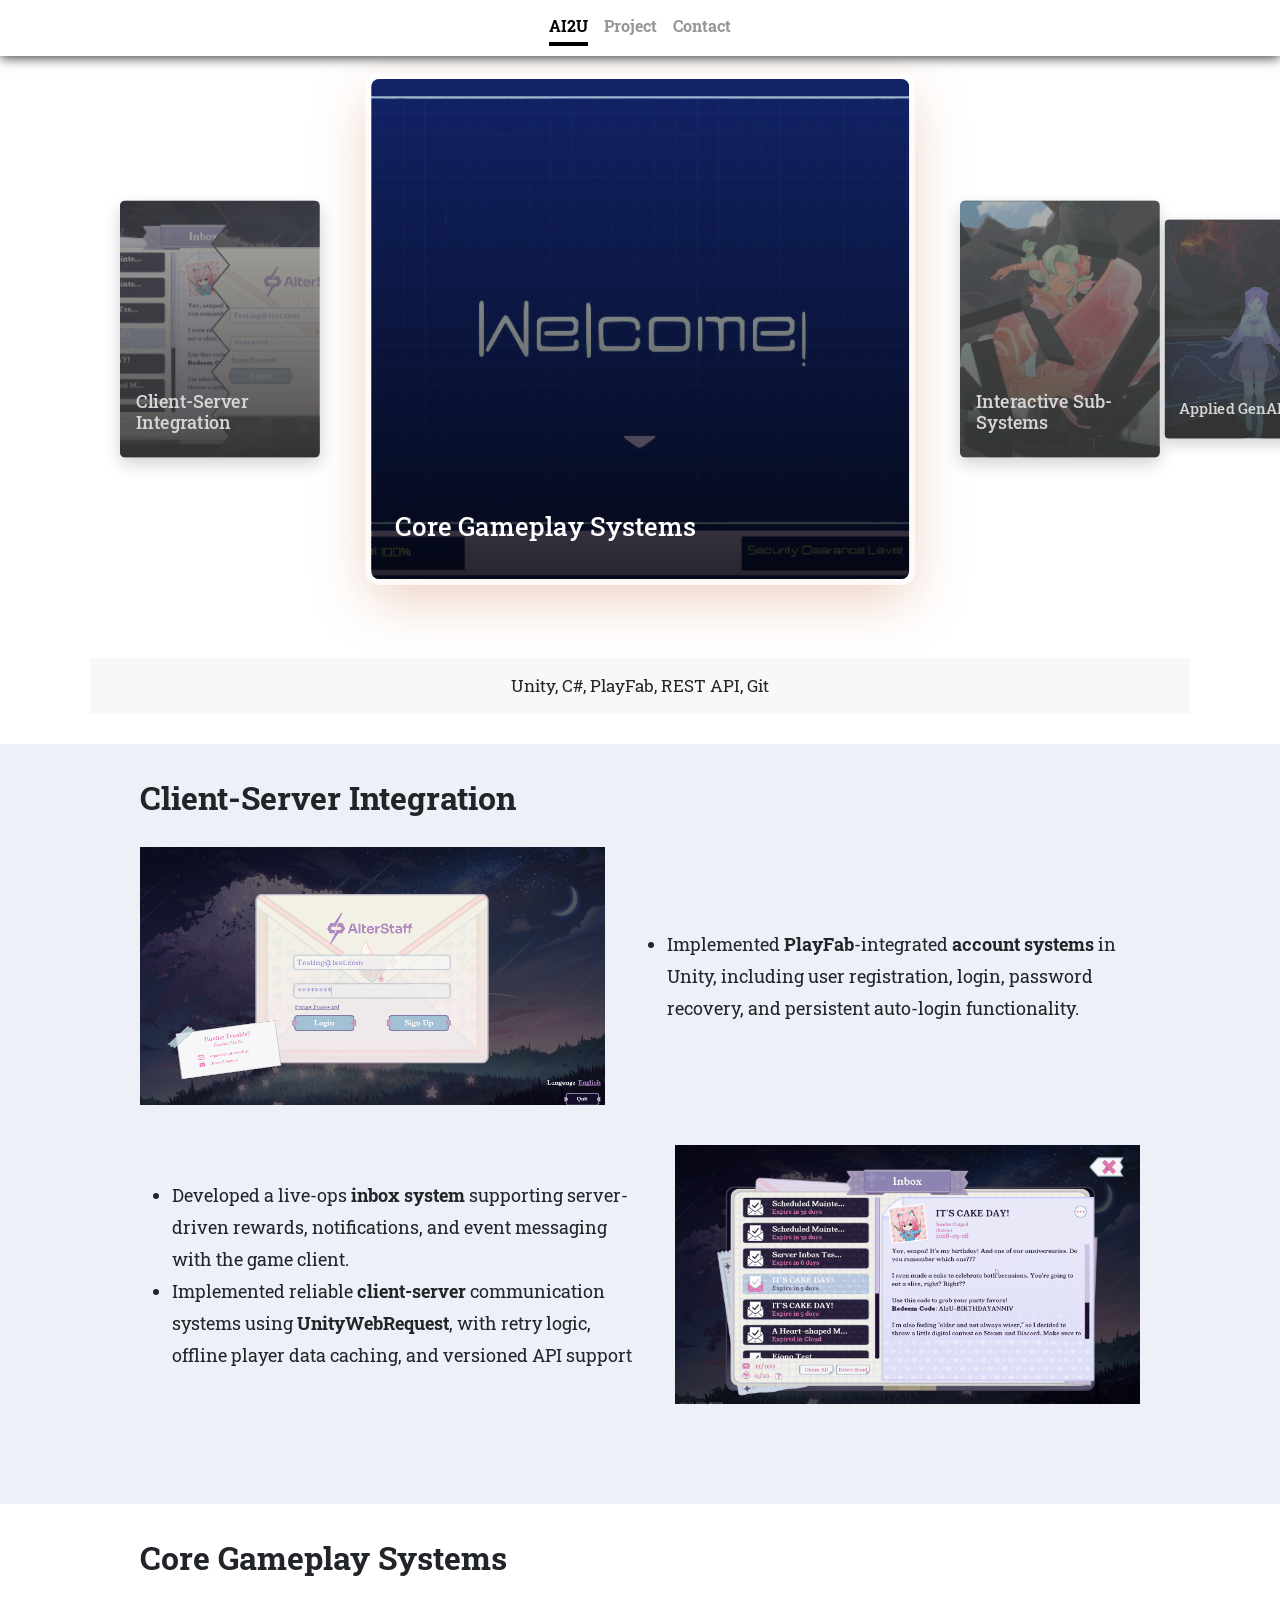
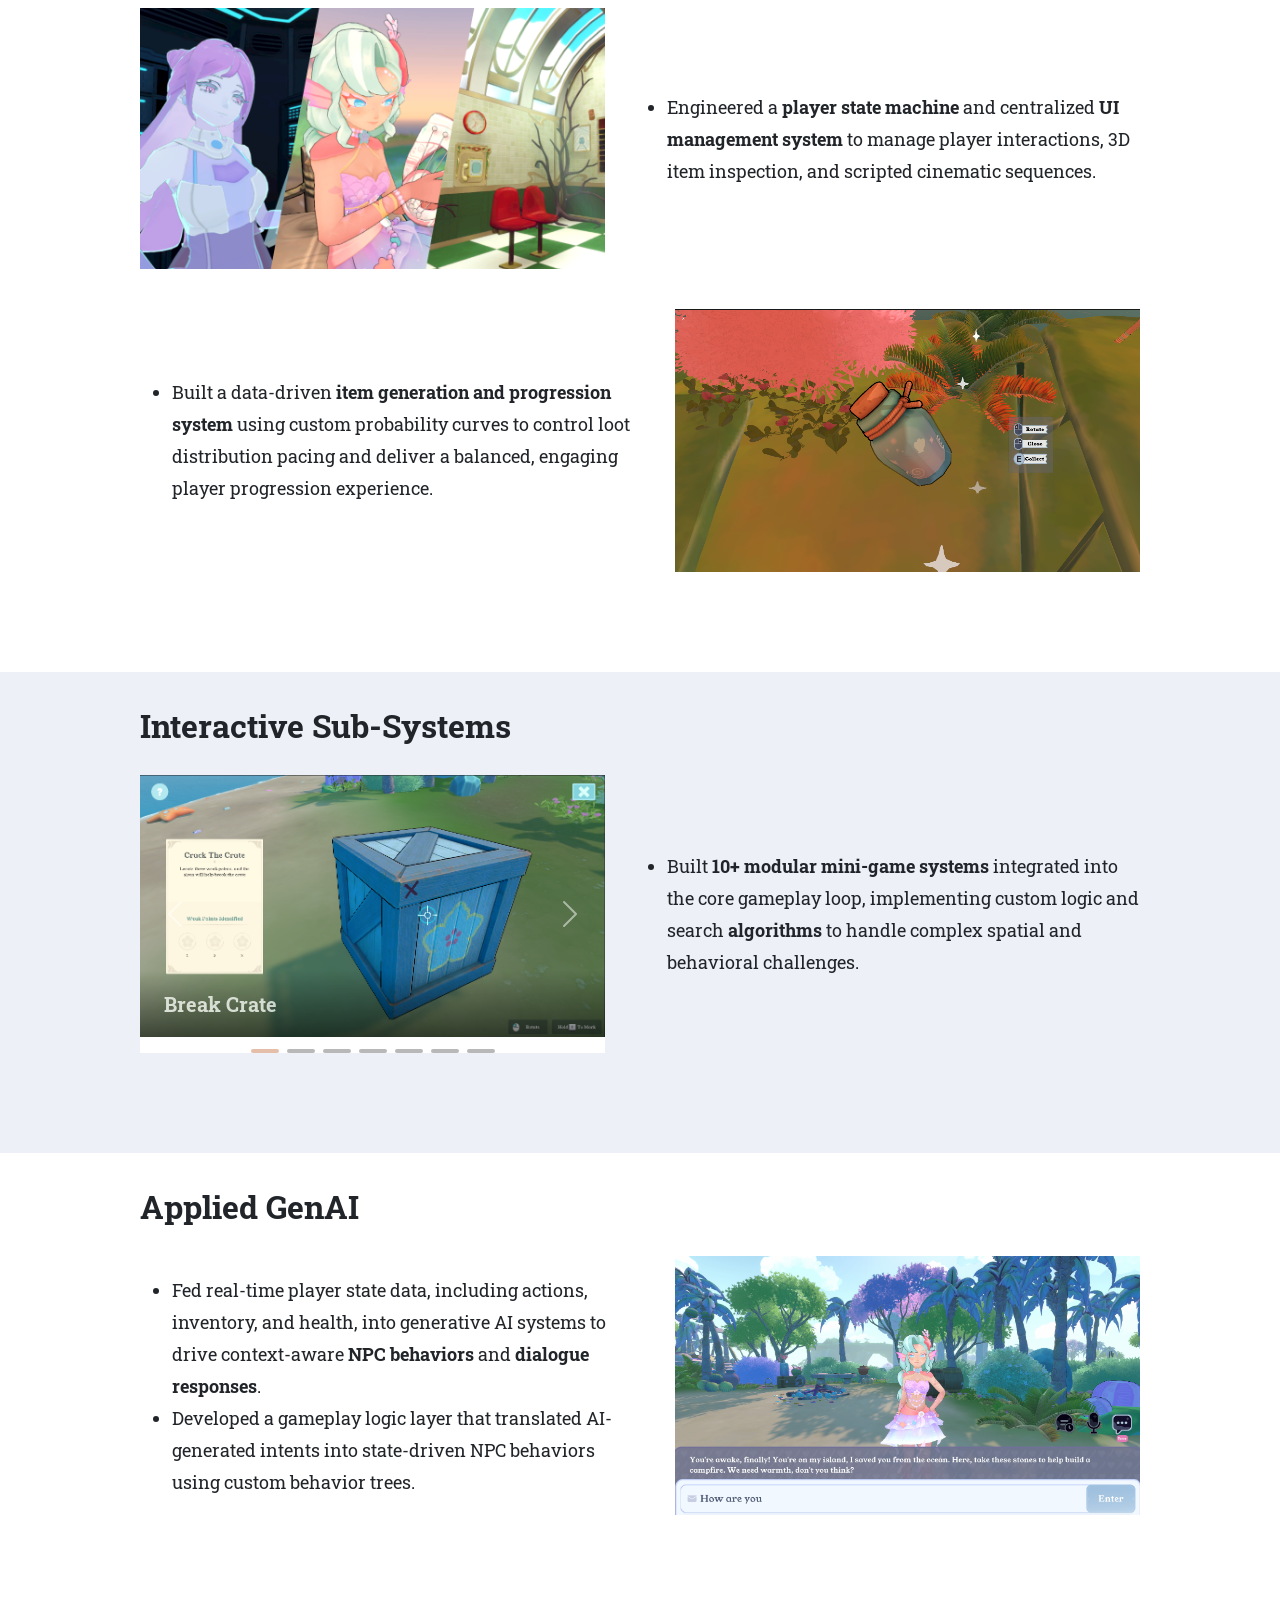
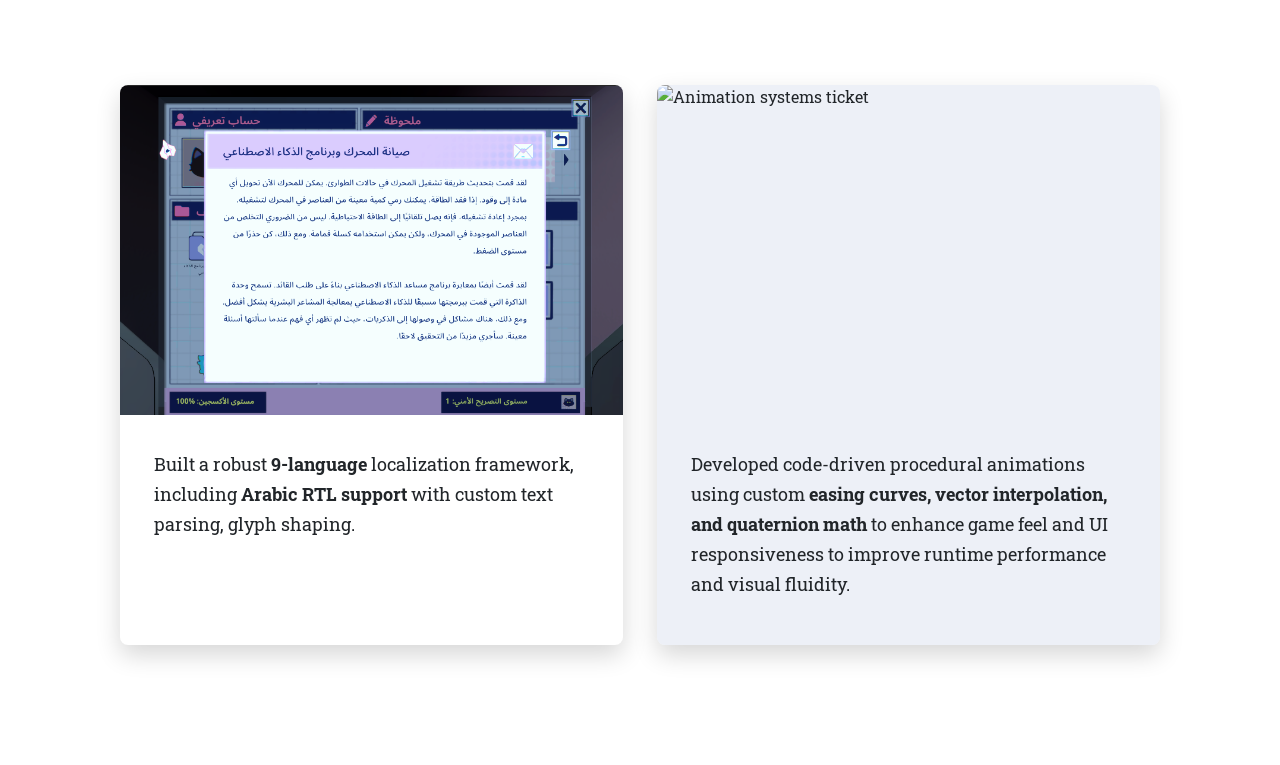
==== index.html @ 6ac7add7 "Prepare Targy website" ====
<!doctype html>
<html lang="en" class="h-100">
    <head>
        <meta charset="utf-8">
        <meta name="viewport" content="width=device-width, initial-scale=1">
        <meta name="referrer" content="strict-origin-when-cross-origin">
        <meta name="description" content="Tagy Feng Portfolio">
        <meta name="author" content="Targy Feng">
        <meta name="generator" content="Hugo 0.104.2">
        
        <title>Targy Feng - Home</title>

        <link href="https://cdn.jsdelivr.net/npm/bootstrap@5.2.2/dist/css/bootstrap.min.css" rel="stylesheet" integrity="sha384-Zenh87qX5JnK2Jl0vWa8Ck2rdkQ2Bzep5IDxbcnCeuOxjzrPF/et3URy9Bv1WTRi" crossorigin="anonymous">
        <link rel="stylesheet" href="https://cdn.jsdelivr.net/npm/bootstrap-icons@1.5.0/font/bootstrap-icons.css">
        <link rel="canonical" href="https://getbootstrap.com/docs/5.2/examples/cover/">

        <!-- Google Fonts -->
        <link rel="preconnect" href="https://fonts.googleapis.com">
        <link rel="preconnect" href="https://fonts.gstatic.com" crossorigin>
        <link href="https://fonts.googleapis.com/css2?family=Roboto+Slab:wght@100;200;300;400&family=Roboto:wght@300&display=swap" rel="stylesheet">

        <!-- Custom styles for this template -->
        <link href="./css/cover.css" rel="stylesheet">

        <link href="./css/hover.css" rel="stylesheet">
    </head>

    <body>
        <header class = "p-4" style = "background-color: white">
            <div class = "text-center" >
                <!-- <h3 class="float-md-start mb-0">Game Design</h3> -->
                <nav class="nav nav-masthead justify-content-center" style = "box-shadow: 0px 1px 12px 0px;">
                    <a class="nav-link fw-bold py-1 px-0 active" aria-current="page" onclick="to_home()" style = "cursor: pointer;" id ="home_nav">AI2U</a>
                    <a class="nav-link fw-bold py-1 px-0" onclick="to_project()" style = "cursor: pointer;" id ="project_nav">Project</a>
                    <a class="nav-link fw-bold py-1 px-0" onclick="to_contact()" style = "cursor: pointer;" id ="contact_nav">Contact</a>
                </nav>
            </div>
        </header>

        <section class = "cover-container text-center home_display current_display">
            <!-- <h1 class = "pt-4 text-center zoom-fly-in home_display">Welcome to Targe Feng's Portfolio!</h1> -->
            
            <main class="mx-auto text-center ai2u-card-area">
                <a class="ai2u-card" href="#client-server-detail">
                    <div class="ai2u-card-bg" style="background-image: url('./img/AI2U/client-server.png');"></div>
                    <div class="ai2u-card-text">
                        <h2>Client-Server Integration</h2>
                    </div>
                </a>
                <a class="ai2u-card ai2u-card-focus" href="#core-gameplay-detail">
                    <div class="ai2u-card-bg" style="background-image: url('./img/AI2U/GameSystem-Card.png');"></div>
                    <div class="ai2u-card-text">
                        <h2>Core Gameplay Systems</h2>
                    </div>
                </a>
                <a class="ai2u-card" href="#interactive-subsystems-detail">
                    <div class="ai2u-card-bg" style="background-image: url('./img/AI2U/SubSystem-Card.png');"></div>
                    <div class="ai2u-card-text">
                        <h2>Interactive Sub-Systems</h2>
                    </div>
                </a>
                <a class="ai2u-card" href="#applied-genai-detail">
                    <div class="ai2u-card-bg" style="background-image: url('./img/AI2U/GenAI-Card.png');"></div>
                    <div class="ai2u-card-text">
                        <h2>Applied GenAI</h2>
                    </div>
                </a>
            </main>
            <div class="ai2u-skills-section">
                <p>Unity, C#, PlayFab, REST API, Git</p>
            </div>
            <div class="ai2u-detail-section" id="client-server-detail">
                <div class="ai2u-detail-content">
                    <h1>Client-Server Integration</h1>
                    <div class="ai2u-detail-part">
                        <div class="ai2u-detail-media ai2u-detail-media-gif">
                            <img src="./img/AI2U/loginSystem.png" alt="Login system demo">
                        </div>
                        <ul class="ai2u-detail-list">
                            <li>Implemented <strong>PlayFab</strong>-integrated <strong>account systems</strong> in Unity, including user registration, login, password recovery, and persistent auto-login functionality.</li> 
                        </ul>
                    </div>
                    <!--
                    <div class="ai2u-detail-part">
                        <div class="ai2u-detail-media">Image / Video / GIF</div>
                        <ul class="ai2u-detail-list">
                            <li>Engineered a non-blocking communication layer to drive dynamic, real-time NPC interactions.</li>
                            <li>Managed API requests to a custom AI backend, safely parsing JSON responses without stalling the main Unity game thread.</li>
							<li>Translated serialized backend data directly into gameplay mechanics, including dialogue UI updates and state-driven character animations.</li>
                        </ul>
                    </div>
                    -->
                    <div class="ai2u-detail-part">
                        <div class="ai2u-detail-media ai2u-detail-media-gif">
                            <img src="./img/AI2U/Inbox.png" alt="Inbox system demo">
                        </div>
                        <ul class="ai2u-detail-list">
                            <li>Developed a live-ops <strong>inbox system</strong> supporting server-driven rewards, notifications, and event messaging with the game client.</li>
							<li>Implemented reliable <strong>client-server</strong> communication systems using <strong>UnityWebRequest</strong>, with retry logic, offline player data caching, and versioned API support</li>
                        </ul>
                    </div>
                </div>
            </div>
            <div class="ai2u-detail-section-genai" id="applied-genai-detail-old" style="display:none">
                <div class="ai2u-detail-content">
                    <h1>Applied GenAI</h1>
                    <div class="ai2u-detail-part ai2u-detail-part-reverse">
                        <div class="ai2u-detail-media ai2u-detail-media-gif">
                            <img src="./img/AI2U/GenAI.png" alt="Applied GenAI demo">
                        </div>
                        <ul class="ai2u-detail-list">
                            <li>Fed real-time player state data—including actions, inventory, and health—into generative AI systems to drive context-aware <strong>NPC behaviors</strong> and <strong>dialogue responses</strong>.</li>
                            <li>Developed a gameplay logic layer that translated AI-generated intents into state-driven NPC behaviors using custom behavior trees.</li>
                        </ul>
                    </div>
                </div>
            </div>
            <div class="ai2u-detail-section-gameplay" id="core-gameplay-detail">
                <div class="ai2u-detail-content">
                    <h1>Core Gameplay Systems</h1>
                    <div class="ai2u-detail-part">
                        <div class="ai2u-detail-media ai2u-detail-media-gif">
                            <img src="./img/AI2U/Level.png" alt="Level system">
                        </div>
                        <ul class="ai2u-detail-list">
                            <li>Engineered a <strong>player state machine</strong> and centralized <strong>UI management system</strong> to manage player interactions, 3D item inspection, and scripted cinematic sequences.</li>
                        </ul>
                    </div>
                    <div class="ai2u-detail-part">
                        <div class="ai2u-detail-media ai2u-detail-media-gif">
                            <img src="./img/AI2U/Item.png" alt="Item system">
                        </div>
                        <ul class="ai2u-detail-list">
                            <li>Built a data-driven <strong>item generation and progression system</strong> using custom probability curves to control loot distribution pacing and deliver a balanced, engaging player progression experience.</li>
                        </ul>
                    </div>
                </div>
            </div>
            <div class="ai2u-detail-section-interactive" id="interactive-subsystems-detail">
                <div class="ai2u-detail-content">
                    <h1>Interactive Sub-Systems</h1>
                    <div class="ai2u-detail-part">
                        <div id="interactive_gallery" class="carousel slide ai2u-gallery" data-bs-ride="carousel" data-bs-interval="5000">
                            <div class="carousel-inner">
                                <div class="carousel-item active">
                                    <img src="./img/AI2U/Rolling/Break%20Crate.png" class="d-block w-100" alt="Break crate">
                                    <div class="ai2u-gallery-title">Break Crate</div>
                                </div>
                                <div class="carousel-item">
                                    <img src="./img/AI2U/Rolling/digging.gif" class="d-block w-100" alt="Digging demo">
                                    <div class="ai2u-gallery-title">Digging</div>
                                </div>
                                <div class="carousel-item">
                                    <img src="./img/AI2U/Rolling/Guidance%20Map.png" class="d-block w-100" alt="Guidance map">
                                    <div class="ai2u-gallery-title">Guidance Map</div>
                                </div>
                                <div class="carousel-item">
                                    <img src="./img/AI2U/Rolling/In%20Game%20Navigation.png" class="d-block w-100" alt="In game navigation">
                                    <div class="ai2u-gallery-title">In Game Navigation</div>
                                </div>
                                <div class="carousel-item">
                                    <img src="./img/AI2U/Rolling/Planet%20Search.png" class="d-block w-100" alt="Planet search">
                                    <div class="ai2u-gallery-title">Planet Search</div>
                                </div>
                                <div class="carousel-item">
                                    <img src="./img/AI2U/Rolling/Star%20Alliance.png" class="d-block w-100" alt="Star alliance">
                                    <div class="ai2u-gallery-title">Star Alliance</div>
                                </div>
                                <div class="carousel-item">
                                    <img src="./img/AI2U/Rolling/Fishing.png" class="d-block w-100" alt="Fishing">
                                    <div class="ai2u-gallery-title">Fishing</div>
                                </div>
                            </div>
                            <div class="carousel-indicators">
                                <button type="button" data-bs-target="#interactive_gallery" data-bs-slide-to="0" class="active" aria-current="true" aria-label="Slide 1"></button>
                                <button type="button" data-bs-target="#interactive_gallery" data-bs-slide-to="1" aria-label="Slide 2"></button>
                                <button type="button" data-bs-target="#interactive_gallery" data-bs-slide-to="2" aria-label="Slide 3"></button>
                                <button type="button" data-bs-target="#interactive_gallery" data-bs-slide-to="3" aria-label="Slide 4"></button>
                                <button type="button" data-bs-target="#interactive_gallery" data-bs-slide-to="4" aria-label="Slide 5"></button>
                                <button type="button" data-bs-target="#interactive_gallery" data-bs-slide-to="5" aria-label="Slide 6"></button>
                                <button type="button" data-bs-target="#interactive_gallery" data-bs-slide-to="6" aria-label="Slide 7"></button>
                            </div>
                            <button class="carousel-control-prev" type="button" data-bs-target="#interactive_gallery" data-bs-slide="prev">
                                <span class="carousel-control-prev-icon" aria-hidden="true"></span>
                                <span class="visually-hidden">Previous</span>
                            </button>
                            <button class="carousel-control-next" type="button" data-bs-target="#interactive_gallery" data-bs-slide="next">
                                <span class="carousel-control-next-icon" aria-hidden="true"></span>
                                <span class="visually-hidden">Next</span>
                            </button>
                        </div>
                        <ul class="ai2u-detail-list">
                            <li>Built <strong>10+ modular mini-game systems</strong> integrated into the core gameplay loop, implementing custom logic and search <strong>algorithms</strong> to handle complex spatial and behavioral challenges.</li>
                        </ul>
                    </div>
                </div>
            </div>
            <div class="ai2u-detail-section-genai" id="applied-genai-detail">
                <div class="ai2u-detail-content">
                    <h1>Applied GenAI</h1>
                    <div class="ai2u-detail-part ai2u-detail-part-reverse">
                        <div class="ai2u-detail-media ai2u-detail-media-gif">
                            <img src="./img/AI2U/GenAI.png" alt="Applied GenAI demo">
                        </div>
                        <ul class="ai2u-detail-list">
                            <li>Fed real-time player state data, including actions, inventory, and health, into generative AI systems to drive context-aware <strong>NPC behaviors</strong> and <strong>dialogue responses</strong>.</li>
                            <li>Developed a gameplay logic layer that translated AI-generated intents into state-driven NPC behaviors using custom behavior trees.</li>
                        </ul>
                    </div>
                </div>
            </div>
            <div class="ai2u-ticket-area">
                <!--
                <div class="ai2u-ticket ai2u-ticket-one">
                    <img src="./img/img1.webp" alt="Client-server ticket">
                    <p>Architected and implemented a robust three-tier level system to drive player progression and structural pacing. This modular architecture cleanly decouples base mechanics, dynamic difficulty scaling, and meta-progression rewards. Utilizing data-driven models enables rapid iteration on game balancing and content unlocks, ensuring scalable design without disrupting core gameplay logic.</p>
                </div>
                -->
                <div class="ai2u-ticket ai2u-ticket-two">
                    <img src="./img/AI2U/Arabic.png" alt="Arabic localization ticket">
                    <p>Built a robust <strong>9-language</strong> localization framework, including <strong>Arabic RTL support</strong> with custom text parsing, glyph shaping.</p>
                </div>
                <div class="ai2u-ticket ai2u-ticket-three">
                    <img src="./img/AI2U/Animation.gif" alt="Animation systems ticket">
                    <p>Developed code-driven procedural </strong>animations</strong> using custom <strong>easing curves, vector interpolation, and quaternion math</strong> to enhance game feel and UI responsiveness to improve runtime performance and visual fluidity.</p>
                </div>
            </div>
            <!--
            <div class="ai2u-steam-review-section">
                <div class="ai2u-steam-review-header">
                    <h1>The Reviews that lights my day</h1>
                    <a class="ai2u-steam-review-button" href="#" onclick="return false;">Steam Home Page</a>
                </div>
                <div class="ai2u-rolling-gallery">
                    <div class="ai2u-rolling-track">
                        <div class="ai2u-rolling-set">
                        <div class="ai2u-rolling-card">
                            <p>This is one of those games I picked up while on sale and didn't expect much out of it, but once I got into it, I really felt the love the developers put into it.....</p>
                        </div>
                        <div class="ai2u-rolling-card">
                            <p>This game is a great example of a creative use of AI. The girls have personalities that, to an extent, change how to speak to them.....</p>
                        </div>
                        <div class="ai2u-rolling-card">
                            <p>Really cool game. I know the some people would reee at the thought of generative AI but its honestly impressive how well it works here.....</p>
                        </div>
                        <div class="ai2u-rolling-card">
                            <p>Really fun game, enjoy it a lot.</p>
                        </div>
                        <div class="ai2u-rolling-card">
                            <p>AI2U: With You Till The End is not just another indie title trying to tug at your emotions—it is a deeply personal and unforgettable experience that stays with you long after the credits roll....</p>
                        </div>
                        <div class="ai2u-rolling-card">
                            <p>This game is extremely fun. You can have endless conversations with the AI, learn more about them, and interact with them in so many different ways.....</p>
                        </div>
                        <div class="ai2u-rolling-card">
                            <p>A one-of-a-kind experience. Consistent, genuinely hilarious, completely unique moments. This is a glimpse into the future of gaming with AI.....</p>
                        </div>
                        </div>
                        <div class="ai2u-rolling-set">
                            <div class="ai2u-rolling-card">
                                <p>This is one of those games I picked up while on sale and didn't expect much out of it, but once I got into it, I really felt the love the developers put into it.....</p>
                            </div>
                            <div class="ai2u-rolling-card">
                                <p>This game is a great example of a creative use of AI. The girls have personalities that, to an extent, change how to speak to them.....</p>
                            </div>
                            <div class="ai2u-rolling-card">
                                <p>Really cool game. I know the some people would reee at the thought of generative AI but its honestly impressive how well it works here.....</p>
                            </div>
                            <div class="ai2u-rolling-card">
                                <p>Really fun game, enjoy it a lot.</p>
                            </div>
                            <div class="ai2u-rolling-card">
                            <p>AI2U: With You Till The End is not just another indie title trying to tug at your emotions - it is a deeply personal and unforgettable experience that stays with you long after the credits roll....</p>
                            </div>
                            <div class="ai2u-rolling-card">
                                <p>This game is extremely fun. You can have endless conversations with the AI, learn more about them, and interact with them in so many different ways.....</p>
                            </div>
                            <div class="ai2u-rolling-card">
                                <p>A one-of-a-kind experience. Consistent, genuinely hilarious, completely unique moments. This is a glimpse into the future of gaming with AI.....</p>
                            </div>
                        </div>
                    </div>
                </div>
            </div>
            -->
        </section>


        <!-- project section -->
        <section class="cover-container w-80 project_display text-center mt-5">
			
			<div class="category-tags">
				<div class="category-tag active" data-category="all">All</div>
				<div class="category-tag" data-category="C++">C++</div>
				<div class="category-tag" data-category="C#">C#</div>
				<div class="category-tag" data-category="Unity">Unity</div>
				<div class="category-tag" data-category="Unreal">Unreal</div>
				<div class="category-tag" data-category="VRAR">VR/AR</div>
				<div class="category-tag" data-category="GE">Game Engine</div>
				<!-- Add more category tags as needed -->
			</div>
			<section class="nonGE">
				<!-- <h1>AR Module Block</h1> -->
				<div class="project-container w-80 justify-content-evenly bg-light mt-5" data-categories="C#,Unity,VRAR">
					<div class="project-text-container" style="display:block">
						<div>
							<h1>AR Module Block</h1>
							<h4 class="mt-5"> AR | Unity | C# | Vuforia</h4>
							<p class="mt-2">AR Module Block aims to leverage Augmented Reality and 3D printing technologies to create a precise and fluent tracking experience on smartphones, which can easily integrate with other intellectual properties (IPs). In this experience, players will use their phones to interact with miniature characters in various themed blocks and personalize the virtual environment.</p>
						</div>
					</div>					
					<iframe width="700" height="600" src="https://www.youtube.com/embed/oClodasla8w" title="Nautilius Lost in Light" frameborder="0" allow="accelerometer; autoplay; clipboard-write; encrypted-media; gyroscope; picture-in-picture; web-share" referrerpolicy="strict-origin-when-cross-origin" allowfullscreen></iframe>

				</div>

				<!-- <h1>Lost In Light</h1> -->
				<div class="project-container w-80 justify-content-evenly bg-light mt-5" data-categories="C++,Unreal,VRAR">
					<iframe width="700" height="600" src="https://www.youtube.com/embed/e_kBO0HMNyQ" title="Nautilius Lost in Light" frameborder="0" allow="accelerometer; autoplay; clipboard-write; encrypted-media; gyroscope; picture-in-picture; web-share" referrerpolicy="strict-origin-when-cross-origin" allowfullscreen></iframe>
					<div class="project-text-container" style="display:block">
						<div>
							<h1>Lost in Light</h1>
							<h4 class="mt-5"> VR | Unreal | C++ | BluePrint</h4>
							<p class="mt-2">Lost in Light is an VR game developed with Unreal Engine. Aiming to reflect light pollution issue on birds migration, our team designed the experience for player to fly as a bird through Pittsburgh and feel the difficulty of flying</p>
						</div>
					</div>
				</div>

				<!-- <h1>Mom's Coming Home</h1> -->
				<div class="project-container w-80 justify-content-evenly" data-categories="C#,Unity,VRAR">
					<div class="project-text-container" style="display:block">
						<div class="blacktxt">
							<h1>Mom's coming home</h1>
							<h4 class="mt-5">Oculus VR | Unity 3D |  C#</h4>
							<p class="mt-2">Mom’s coming home is a two-week project interaction game implemented with oculus VR and Unity Engine. Within the four people team, I was in charge of the role of programming and have built event system and eye following system for NPC using list data structure</p>
						</div>
						<div class="blacktxt_reflex">
							<h1 class="hvr-grow-rotate">Mom's coming home</h1>

							<img src="./img/img1_1.webp" style="max-width:450px" class="mt-2" />
							<p class="">Visual representation of data structure used to explain the process to fellow programmer who implement game management</p>
						</div>
					</div>
					<iframe width="700" height="600" src="https://www.youtube.com/embed/Oq2OX-4dtkk" title="Mom's Coming Home" frameborder="0" allow="accelerometer; autoplay; clipboard-write; encrypted-media; gyroscope; picture-in-picture; web-share" referrerpolicy="strict-origin-when-cross-origin" allowfullscreen></iframe>
				</div>

				<!-- <h1>Bring Spring Back</h1> -->
				<div class="project-container w-80 justify-content-evenly bg-light mt-5" data-categories="C#,Unity,VRAR">
					<iframe width="700" height="600" src="https://www.youtube.com/embed/C5GMVCrN2nw" title="Team18 Bring the Spring Back Video" frameborder="0" allow="accelerometer; autoplay; clipboard-write; encrypted-media; gyroscope; picture-in-picture; web-share" referrerpolicy="strict-origin-when-cross-origin" allowfullscreen></iframe>
					<div class="project-text-container" style="display:block">
						<div class="blacktxt">
							<h1>Bring the Spring Back</h1>
							<h4 class="mt-5">Oculus Passthrough | AR | Unity 3D | MRTK |  C#</h4>
							<p class="mt-2">Bring the Spring Back is an AR game implemented with oculus passthrough, MRTK and Unity Engine. Our team of five built the world in two weeks. As the role of programmer, I was mainly focusing on how to make the butterfly flying system</p>
						</div>
						<div class="blacktxt_reflex_light">
							<h1 class="hvr-grow-rotate">Bring the Spring Back</h1>
							<img src="./img/img2_1.webp" style="max-width:450px" class="mt-2" />
							<p class="">Designing process: controlling AI to mimic butterfly movement</p>
						</div>
					</div>
				</div>

				<!-- <h1>Metal</h1> -->
				<div class="project-container w-80 justify-content-evenly mt-5" data-categories="C#,Unity">
					<div class="project-text-container">
						<h1 class="hvr-grow-rotate">Metal Conductor</h1>
						<h4 class="mt-5">Eye Tracking | Unity 2D | rhythm game</h4>
						<p class="mt-2">Metal Conductor is an eye-tracking rhythm game. The game is about guest being a duck conductor to lead four birds singing music by looking at them. We built this fun world in one week as team of five. I integrated the eye tracking system and unity 2D collision system</p>
					</div>
					<iframe width="700" height="600" src="https://www.youtube.com/embed/YZd881NhfeQ" title="Metal Conductor 2022 10 10 22 00 31" frameborder="0" allow="accelerometer; autoplay; clipboard-write; encrypted-media; gyroscope; picture-in-picture; web-share" referrerpolicy="strict-origin-when-cross-origin" allowfullscreen></iframe>
				</div>

				<!-- <h1>Mushroomy</h1> -->
				<div class="project-container w-80 justify-content-evenly bg-light mt-5" data-categories="C#,Unity">
					<div id="Mushroomy_carousel" class="carousel slide" data-bs-ride="true" style="max-width: 720px; min-height: 600px;">
						<div class="carousel-indicators">
							<button type="button" data-bs-target="#Mushroomy_carousel" data-bs-slide-to="0" class="active" aria-current="true" aria-label="Slide 1"></button>
							<button type="button" data-bs-target="#Mushroomy_carousel" data-bs-slide-to="1" aria-label="Slide 2"></button>
							<button type="button" data-bs-target="#Mushroomy_carousel" data-bs-slide-to="2" aria-label="Slide 3"></button>
							<button type="button" data-bs-target="#Mushroomy_carousel" data-bs-slide-to="3" aria-label="Slide 4"></button>

						</div>
						<div class="carousel-inner">
							<div class="carousel-item active">
								<iframe width="600" height="600" src="https://www.youtube.com/embed/Gjf2PLYZdl0" title="Mushroomy's Island" frameborder="0" allow="accelerometer; autoplay; clipboard-write; encrypted-media; gyroscope; picture-in-picture; web-share" referrerpolicy="strict-origin-when-cross-origin" allowfullscreen></iframe>
							</div>
							<div class="carousel-item">
								<img src="./img/m1.png" class="d-block w-100" style="padding-top:70px" alt="...">
							</div>
							<div class="carousel-item">
								<img src="./img/m2.png" class="d-block w-100" style="padding-top:70px" alt="...">
							</div>
							<div class="carousel-item">
								<img src="./img/m3.png" class="d-block w-100" style="padding-top:70px" alt="...">
							</div>

						</div>
						<button class="carousel-control-prev" type="button" data-bs-target="#Mushroomy_carousel" data-bs-slide="prev">
							<span class="carousel-control-prev-icon" aria-hidden="true"></span>
							<span class="visually-hidden">Previous</span>
						</button>
						<button class="carousel-control-next" type="button" data-bs-target="#Mushroomy_carousel" data-bs-slide="next">
							<span class="carousel-control-next-icon" aria-hidden="true"></span>
							<span class="visually-hidden">Next</span>
						</button>
					</div>
					<div class="project-text-container">
						<h1 class="hvr-grow-rotate">Mushroomy's Island</h1>
						<h4 class="mt-5">Kinect | Unity 3D</h4>
						<p class="mt-2">Mushroomy’s Island is a two-player decoration game, where players need to communicate with each other and help Mushroomy’s garden look pleasant and complete. Player one uses body language to locate and adjust the shape of the object, whereas the other player is the selector and control the menu interface</p>
						<a class="hvr-wobble-skew link-info" href="https://eui-hyun-jung.notion.site/Mushroomy-s-Island-63b9801f71bd4dcea7c73067990fbbc7" target="_blank" style="font-size:30px">Gallery</a>
					</div>

				</div>

				<!-- <h1>Jaba Dudu</h1> -->
				<div class="project-container w-80 justify-content-evenly bg-light mt-5" data-categories="C++,Unreal">
					<div class="project-text-container">
						<h1 class="hvr-grow-rotate">Jaba Dudu</h1>
						<h4 class="mt-5">Unreal Engine | BluePrint | C++</h4>
						<p class="mt-2">Jaba Dudu is a 3D single player Pong Game. The game aims to be deployed on mobile platform. The player need to gather skills and bounce flying frisbee back to survive and level up. Jaba Dudu is developed on Unreal Engine with BluePrint and C++</p>

					</div>


					<div id="Jaba_carousel" class="carousel slide" data-bs-ride="true" style="max-width: 720px; min-height: 600px;">

						<div class="carousel-indicators">
							<button type="button" data-bs-target="#Jaba_carousel" data-bs-slide-to="0" class="active" aria-current="true" aria-label="Slide 1"></button>
							<button type="button" data-bs-target="#Jaba_carousel" data-bs-slide-to="1" aria-label="Slide 2"></button>
							<button type="button" data-bs-target="#Jaba_carousel" data-bs-slide-to="2" aria-label="Slide 3"></button>
							<button type="button" data-bs-target="#Jaba_carousel" data-bs-slide-to="3" aria-label="Slide 4"></button>

						</div>
						<div class="carousel-inner">
							<div class="carousel-item active">
								<iframe width="600" height="600" src="https://www.youtube.com/embed/qE5oRwd09Wk" title="Jaba Dudu" frameborder="0" allow="accelerometer; autoplay; clipboard-write; encrypted-media; gyroscope; picture-in-picture; web-share" referrerpolicy="strict-origin-when-cross-origin" allowfullscreen></iframe>
							</div>
							<div class="carousel-item">
								<img src="./img/p1.png" class="d-block w-100" style="padding-top:70px" alt="...">
							</div>
							<div class="carousel-item">
								<img src="./img/p2.png" class="d-block w-100" style="padding-top:70px" alt="...">
							</div>

						</div>
						<button class="carousel-control-prev" type="button" data-bs-target="#Jaba_carousel" data-bs-slide="prev">
							<span class="carousel-control-prev-icon" aria-hidden="true"></span>
							<span class="visually-hidden">Previous</span>
						</button>
						<button class="carousel-control-next" type="button" data-bs-target="#Jaba_carousel" data-bs-slide="next">
							<span class="carousel-control-next-icon" aria-hidden="true"></span>
							<span class="visually-hidden">Next</span>
						</button>
					</div>


				</div>

				<!-- <h1>Listen To Me</h1> -->

				<div class="project-container w-80 justify-content-evenly bg-light mt-5" data-categories="C#,Unity">
					<div id="listen_to_me_carousel" class="carousel slide" data-bs-ride="true" style="max-width: 720px; min-height: 600px;">
						<div class="carousel-indicators">
							<button type="button" data-bs-target="#listen_to_me_carousel" data-bs-slide-to="0" class="active" aria-current="true" aria-label="Slide 1"></button>
							<button type="button" data-bs-target="#listen_to_me_carousel" data-bs-slide-to="1" aria-label="Slide 2"></button>
							<button type="button" data-bs-target="#listen_to_me_carousel" data-bs-slide-to="2" aria-label="Slide 3"></button>
							<button type="button" data-bs-target="#listen_to_me_carousel" data-bs-slide-to="3" aria-label="Slide 4"></button>
							<button type="button" data-bs-target="#listen_to_me_carousel" data-bs-slide-to="4" aria-label="Slide 5"></button>
							<button type="button" data-bs-target="#listen_to_me_carousel" data-bs-slide-to="5" aria-label="Slide 6"></button>
							<button type="button" data-bs-target="#listen_to_me_carousel" data-bs-slide-to="6" aria-label="Slide 7"></button>
						</div>
						<div class="carousel-inner">
							<div class="carousel-item active">
								<iframe width="600" height="600" src="https://www.youtube.com/embed/2vOYgLTfB50" title="listen to me trailer" frameborder="0" allow="accelerometer; autoplay; clipboard-write; encrypted-media; gyroscope; picture-in-picture; web-share" referrerpolicy="strict-origin-when-cross-origin" allowfullscreen></iframe>
							</div>
							<div class="carousel-item">
								<img src="./img/img1.webp" class="d-block w-100" style="padding-top:70px" alt="...">
							</div>
							<div class="carousel-item">
								<img src="./img/img2.png" class="d-block w-100" style="padding-top:70px" alt="...">
							</div>
							<div class="carousel-item">
								<img src="./img/img3.png" class="d-block w-100" style="padding-top:70px" alt="...">
							</div>
							<div class="carousel-item">
								<img src="./img/img4.png" class="d-block w-100" style="padding-top:70px" alt="...">
							</div>
							<div class="carousel-item">
								<img src="./img/img5.png" class="d-block w-100" style="padding-top:70px" alt="...">
							</div>
							<div class="carousel-item ">
								<img src="./img/img6.png" class="d-block w-100" style="padding-top:70px" alt="...">
							</div>
						</div>
						<button class="carousel-control-prev" type="button" data-bs-target="#listen_to_me_carousel" data-bs-slide="prev">
							<span class="carousel-control-prev-icon" aria-hidden="true"></span>
							<span class="visually-hidden">Previous</span>
						</button>
						<button class="carousel-control-next" type="button" data-bs-target="#listen_to_me_carousel" data-bs-slide="next">
							<span class="carousel-control-next-icon" aria-hidden="true"></span>
							<span class="visually-hidden">Next</span>
						</button>
					</div>
					<div class="project-text-container">
						<h1 class="hvr-grow-rotate">Listen To Me</h1>
						<h4 class="mt-5">RPG | Unity 2D | 2N Studio</h4>
						<p class="mt-2">Listen To Me is a RPG style indie game made by student found 2N studio. Listen To Me is still underdevelopment and successfully RPG Style Game advanced to the final round of Tencent GWB Awards in 2 month development in a ten people team. I collaborate efficiently with another programmer to finish the game in a time-sensitive situation</p>
						<p class="mt-2">Listen To Me uses verbal abuse in forms of Chinese characters to mimic attacks from the surroundings when the protagonist tried to chase his dream.</p>
					</div>
				</div>

				<!-- <h1>Willness</h1> -->
				<div class="project-container w-80 justify-content-evenly mt-5" data-categories="">
					<div class="project-text-container">
						<h1 class="hvr-grow-rotate">Willness</h1>
						<h4 class="mt-5">RPG Maker | Individual Development + Design</h4>
						<p class="mt-2">Willness is an individual RPG style game project aiming to explore people’s mental health and depict their daily life during the COVID 19 pandemic. I designed and implement the three part of story using flashbacks to emphasize the desperation of the character.</p>
					</div>
					<div id="willness_carousel" class="carousel slide" data-bs-ride="true" style="max-width: 720px">
						<div class="carousel-indicators">
							<button type="button" data-bs-target="#willness_carousel" data-bs-slide-to="0" class="active" aria-current="true" aria-label="Slide 1"></button>
							<button type="button" data-bs-target="#willness_carousel" data-bs-slide-to="1" aria-label="Slide 2"></button>
							<button type="button" data-bs-target="#willness_carousel" data-bs-slide-to="2" aria-label="Slide 3"></button>
							<button type="button" data-bs-target="#willness_carousel" data-bs-slide-to="3" aria-label="Slide 4"></button>
							<button type="button" data-bs-target="#willness_carousel" data-bs-slide-to="4" aria-label="Slide 5"></button>
							<button type="button" data-bs-target="#willness_carousel" data-bs-slide-to="5" aria-label="Slide 6"></button>
							<button type="button" data-bs-target="#willness_carousel" data-bs-slide-to="6" aria-label="Slide 7"></button>
						</div>
						<div class="carousel-inner">
							<div class="carousel-item active">
								<iframe width="600" height="600" src="https://www.youtube.com/embed/Jvm2puyqCgI" title="trailer-willness" frameborder="0" allow="accelerometer; autoplay; clipboard-write; encrypted-media; gyroscope; picture-in-picture; web-share" referrerpolicy="strict-origin-when-cross-origin" allowfullscreen></iframe>
							</div>
							<div class="carousel-item">
								<img src="./img/img7.png" class="d-block w-100" alt="...">
							</div>
							<div class="carousel-item">
								<img src="./img/img8.webp" class="d-block w-100" alt="...">
							</div>
							<div class="carousel-item">
								<img src="./img/img9.webp" class="d-block w-100" alt="...">
							</div>
							<div class="carousel-item">
								<img src="./img/img10.webp" class="d-block w-100" alt="...">
							</div>
							<div class="carousel-item">
								<img src="./img/img11.webp" class="d-block w-100" alt="...">
							</div>
						</div>
						<button class="carousel-control-prev" type="button" data-bs-target="#willness_carousel" data-bs-slide="prev">
							<span class="carousel-control-prev-icon" aria-hidden="true"></span>
							<span class="visually-hidden">Previous</span>
						</button>
						<button class="carousel-control-next" type="button" data-bs-target="#willness_carousel" data-bs-slide="next">
							<span class="carousel-control-next-icon" aria-hidden="true"></span>
							<span class="visually-hidden">Next</span>
						</button>
					</div>

				</div>
				<div class="project-container w-80 justify-content-evenly bg-light mt-5 game-engine-project-card" data-categories="C++,GE">
					<img class="project-preview-media" src="./img/LOG.png" alt="Game Engine log system preview">
					<div class="project-text-container">
						<h1 class="hvr-grow-rotate">Game Engine</h1>
						<h4 class="mt-5">C++ | OpenGL | Engine Architecture</h4>
						<p class="mt-2">GE is a self-developed game engine using OpenGL and C++. It includes core runtime systems, debugging utilities, rendering experiments, and a playable 2D game sample built on top of the engine.</p>
						<button class="btn btn-primary project-more-button" type="button" onclick="showGameEnginePage()">View More</button>
					</div>
				</div>
				<!-- GE -->
			</section>
			<div class="project-container w-100 justify-content-evenly bg-light mt-5 GEContent" data-categories="C++,GE" style="display:none">
				<div style="display:block">
					<div>
						<h1>GE</h1>

						<h4 class="mt-4" style="margin-bottom:3rem">GE is a self-developed Game Engine using OpenGL and C++</h4>
					</div>
				</div>
				<h2 class="mt-2">System Features</h2>
				<div style="display: flex; margin-bottom: 3rem">
					<div class="system-block">
						<img src="./img/LOG.png" class="d-block w-100" alt="...">
						<h4 class="mt-4">Log System</h4>
					</div>
					<div class="system-block">
						<img src="./img/CameraSystem.gif" class="d-block w-100" alt="...">
						<h4 class="mt-4">Camera System</h4>
					</div>
					<div class="system-block">
						<img src="./img/Profiling.png" class="d-block w-100" alt="...">
						<h4 class="mt-4">Profiling</h4>
					</div>
				</div>


				<h2 class="mt-2">Rendering Features</h2>
				<div style="display: flex; margin-bottom:3rem">
					<div class="system-block">
						<img src="./img/3DTexture.gif" class="d-block w-100 h-100" alt="...">
						<h4 class="mt-4">3D Texture</h4>
					</div>
					<div class="system-block">
						<img src="./img/BatchRenderer.png" class="d-block w-100 h-100" alt="...">
						<h4 class="mt-4">Batch Rendering</h4>
					</div>
					<div class="system-block">
						<img src="./img/Blending.png" class="d-block w-100 h-100" alt="...">
						<h4 class="mt-4">Blending</h4>
					</div>
				</div>
				<h2 class="mt-2">2D Game Cauliflower</h2>
				<div style="margin-top:3rem">
					<iframe width="600" height="600" src="https://www.youtube.com/embed/1L6264M3w0A" title="Cauliflower" frameborder="0" allow="accelerometer; autoplay; clipboard-write; encrypted-media; gyroscope; picture-in-picture; web-share" referrerpolicy="strict-origin-when-cross-origin" allowfullscreen></iframe>
				</div>
			</div>


</section>

        <!-- contact section -->
        <section class = "cover-container w-80 text-center mt-5 contact_display">
            <h1 style = "font-weight: bold">Contact</h1>
            <div class = "mt-5 justify-content-center mx-auto" style= "max-width:1000px; display: flex;">
                <div class = "container">
                    <img class = "jello-horizontal" src = "./img/avatar.jpg"/>
                </div>
                <div class = "container" style = "text-align: left; line-height: 50px;">
                    <br>
                    <h5>Email: <a href = "mailto: targyfeng07@gmail.com" style = "color: black;">targyfeng07@gmail.com</a></h5>
                    <br>
                    <h5>Phone: (814)&nbsp826-5014</h5>
                    <br>
                    <a class = "hvr-grow" href = "https://www.linkedin.com/in/weixin-feng-4888a1205/"><i class="bi bi-linkedin" style = "font-size: xx-large;"></i></a>
                    
                </div>
            </div>
        </section>

        <!--
        <footer class="fixed-bottom text-black text-center bg-light banner">
            <p style = "margin:0; padding:7px">By Targy Feng 2026</p>
        </footer>
        -->

        <script src="https://cdn.jsdelivr.net/npm/bootstrap@5.2.2/dist/js/bootstrap.bundle.min.js" integrity="sha384-OERcA2EqjJCMA+/3y+gxIOqMEjwtxJY7qPCqsdltbNJuaOe923+mo//f6V8Qbsw3" crossorigin="anonymous"></script>

        <script src="./js/bounce.js-0.8.2/bounce.js"></script>
        <script src="./js/main.js?v=ai2u-jump-bars"></script>
        <script src="./js/bounce.js-0.8.2/bounce.min.js"></script>
    </body>
</html>
---- css/cover.css ----
/*
 * Globals
 */

/* Custom default button */
.btn-secondary,
.btn-secondary:hover,
.btn-secondary:focus {
  color: #333;
  text-shadow: none; /* Prevent inheritance from `body` */
}

/* width */
::-webkit-scrollbar {
  width: 10px;
}

/* Track */
::-webkit-scrollbar-track {
  background: #f1f1f1; 
}
 
/* Handle */
::-webkit-scrollbar-thumb {
  background: #888; 
}

/* Handle on hover */
::-webkit-scrollbar-thumb:hover {
  background: #555; 
}
/*
 * Base structure
 */

body {
  /* text-shadow: 0 0.2rem 0.1rem rgb(0 0 0 / 20%); */
  /* box-shadow: inset 0 0 5rem rgba(0, 0, 0, 1); */
}

.cover-container {
  max-height:600px;

}


/*
 * Header
 */

.nav-masthead .nav-link {
  color: rgb(151, 149, 149);
}

.nav-masthead .nav-link:hover,
.nav-masthead .nav-link:focus {
  color: grey;
}

.nav-masthead .nav-link + .nav-link {
  margin-left: 1rem;
}




.nav-masthead .active {
  color: black;
  border-bottom: .25rem solid transparent;
  border-bottom-color: black;
}

.bd-placeholder-img {
  font-size: 1.125rem;
  text-anchor: middle;
  -webkit-user-select: none;
  -moz-user-select: none;
  user-select: none;
}

@media (min-width: 768px) {
  .bd-placeholder-img-lg {
  font-size: 3.5rem;
  }
}

.b-example-divider {
  height: 3rem;
  background-color: rgba(0, 0, 0, .1);
  border: solid rgba(0, 0, 0, .15);
  border-width: 1px 0;
  box-shadow: inset 0 .5em 1.5em rgba(0, 0, 0, .1), inset 0 .125em .5em rgba(0, 0, 0, .15);
}

.b-example-vr {
  flex-shrink: 0;
  width: 1.5rem;
  height: 100vh;
}

.bi {
  vertical-align: -.125em;
  fill: currentColor;
}

.bg-img{
  background-image: url('../img/coverpage.jpg');
  background-size:cover;
  background-position: center;
  animation: zoomin 50s;
  /* max-width:1100px; */
}
.bg-img-overlay{
  /* position: fixed; */
  width: 100%;
  height: 100%;
  /* top: 0;
  left: 0;
  right: 0;
  bottom: 0; */
  background-color: rgba(0,0,0,0.3);
  /* width: 200px;
  height: 300px;
  object-fit: cover; */
}
html body{
  height:100%;
  font-family: 'Roboto Slab', serif;
  font-weight: 400;
  overflow-x:hidden;  
  scroll-behavior:smooth;
}
.text-box{
  max-width:700px;
  padding-top:20px;
}

.home_display{
  max-height:none;
}

.ai2u-card-area{
  height:calc(100vh - 190px);
  min-height:500px;
  max-height:610px;
  max-width:1280px;
  padding:32px 24px 34px;
  position:relative;
  overflow:hidden;
  user-select:none;
  touch-action:pan-y;
}

.ai2u-card{
  width:clamp(240px, 23vw, 310px);
  height:clamp(280px, 42vh, 390px);
  position:absolute;
  top:46%;
  left:calc(50% + var(--x, 0px) + var(--drag-x, 0px));
  overflow:hidden;
  color:white;
  text-decoration:none;
  border-radius:8px;
  display:flex;
  align-items:flex-end;
  box-shadow:0 10px 25px rgb(0 0 0 / 20%);
  transition:transform 0.45s ease, width 0.45s ease, height 0.45s ease, box-shadow 0.35s, opacity 0.35s;
  opacity:0.86;
  cursor:grab;
  transform:translate(-50%, -50%) translateY(var(--y, 0px)) scale(var(--scale, 0.72)) rotate(calc(var(--rotate, 0deg) + var(--drag-rotate, 0deg)));
  z-index:var(--z, 1);
}

.ai2u-card:active{
  cursor:grabbing;
}

.ai2u-card-focus{
  width:clamp(380px, 42vw, 540px);
  height:clamp(380px, 62vh, 500px);
  box-shadow:0 0 0 6px rgb(255 255 255 / 80%), 0 18px 55px rgb(227 183 160 / 70%);
  animation:ai2u-focus-glow 2.8s ease-in-out infinite alternate;
  opacity:1;
  z-index:5;
}

.ai2u-card-bg{
  position:absolute;
  top:0;
  left:0;
  right:0;
  bottom:0;
  background-size:cover;
  background-position:center;
  transition:transform 0.4s;
}

.ai2u-card:hover .ai2u-card-bg{
  transform:scale(1.08);
}

.ai2u-card:hover{
  box-shadow:0 16px 40px rgb(0 0 0 / 28%);
  opacity:1;
}

.ai2u-card-focus:hover{
  box-shadow:0 0 0 8px rgb(255 255 255 / 82%), 0 24px 65px rgb(227 183 160 / 80%);
}

.ai2u-card:not(.ai2u-card-focus){
  filter:saturate(0.86) brightness(0.82);
  opacity:0.9;
}

.ai2u-card:not(.ai2u-card-focus)::after{
  content:"";
  position:absolute;
  inset:0;
  background-color:rgb(255 255 255 / 12%);
  z-index:2;
}

.ai2u-card-text{
  position:absolute;
  top:0;
  left:0;
  right:0;
  bottom:0;
  z-index:1;
  padding:24px;
  text-align:left;
  display:flex;
  flex-direction:column;
  justify-content:flex-end;
  background:linear-gradient(rgb(0 0 0 / 20%), rgb(0 0 0 / 82%));
}

.ai2u-card-text h2{
  font-size:26px;
  margin-bottom:12px;
  transition:color 0.25s;
}

.ai2u-card:hover .ai2u-card-text h2{
  color:#3F72AF;
}

.ai2u-card-text p{
  font-size:16px;
  line-height:26px;
  margin:0;
}

@keyframes ai2u-focus-glow{
  0% {
    box-shadow:0 0 0 6px rgb(255 255 255 / 75%), 0 18px 55px rgb(227 183 160 / 55%);
  }
  100% {
    box-shadow:0 0 0 10px rgb(227 183 160 / 35%), 0 26px 70px rgb(227 183 160 / 80%);
  }
}

.ai2u-skills-section{
  max-width:1100px;
  margin:0 auto 30px;
  padding:14px 24px;
  text-align:center;
  background-color:#F9F7F7;
}

.ai2u-skills-section p{
  margin:0;
  font-size:17px;
  line-height:28px;
}

.ai2u-skills-section span{
  font-weight:bold;
}

.ai2u-ticket-area{
  max-width:1100px;
  margin:70px auto 0;
  padding:0 30px 120px;
  display:flex;
  gap:34px;
}

.ai2u-ticket{
  width:50%;
  flex:1 1 0;
  border-radius:8px;
  overflow:hidden;
  box-shadow:0 10px 25px rgb(0 0 0 / 16%);
  text-align:left;
}

.ai2u-ticket img{
  width:100%;
  height:330px;
  object-fit:cover;
  display:block;
}

.ai2u-ticket p{
  min-height:230px;
  padding:34px;
  font-size:18px;
  line-height:30px;
  margin:0;
}

.ai2u-ticket-one{
  background-color:rgba(219, 226, 239, 0.5);
}

.ai2u-ticket-two{
  background-color:white;
}

.ai2u-ticket-three{
  background-color:rgba(219, 226, 239, 0.5);
}

.ai2u-steam-review-section{
  background-color:white;
  padding:60px 0 80px;
}

.ai2u-steam-review-header{
  max-width:1400px;
  margin:0 auto 30px;
  padding:0 30px;
  display:flex;
  align-items:center;
  justify-content:space-between;
}

.ai2u-steam-review-header h1{
  margin:0;
  font-weight:bold;
}

.ai2u-steam-review-button{
  padding:12px 24px;
  border-radius:8px;
  background-color:rgba(219, 226, 239, 0.5);
  color:white;
  text-decoration:none;
  font-size:18px;
}

.ai2u-steam-review-button:hover{
  color:black;
  background-color:white;
}

.ai2u-rolling-gallery{
  width:100%;
  overflow:hidden;
  padding:40px 0;
}

.ai2u-rolling-track{
  display:flex;
  gap:24px;
  width:max-content;
  animation:ai2u-roll-left 42s linear infinite;
}

.ai2u-rolling-set{
  display:flex;
  gap:24px;
}

.ai2u-rolling-card{
  width:280px;
  overflow:hidden;
  border-radius:8px;
  background-color:rgba(219, 226, 239, 0.5);
  box-shadow:0 8px 20px rgb(0 0 0 / 16%);
}

.ai2u-rolling-card p{
  min-height:170px;
  padding:22px;
  margin:0;
  font-size:clamp(15px, 1.2vw, 19px);
  line-height:1.45;
  text-align:left;
  overflow-wrap:anywhere;
}

@keyframes ai2u-roll-left{
  0% {
    transform:translateX(0);
  }
  100% {
    transform:translateX(calc(-50% - 12px));
  }
}

.ai2u-detail-section{
  background-color:rgba(219, 226, 239, 0.5);
  scroll-margin-top:56px;
  padding:35px 20px 60px;
}

.ai2u-detail-section-genai{
  background-color:white;
  scroll-margin-top:56px;
  padding:35px 20px 60px;
}

.ai2u-detail-section-gameplay{
  background-color:white;
  scroll-margin-top:56px;
  padding:35px 20px 60px;
}

.ai2u-detail-section-interactive{
  background-color:rgba(219, 226, 239, 0.5);
  scroll-margin-top:56px;
  padding:35px 20px 60px;
}

.ai2u-detail-content{
  max-width:1000px;
  margin:0 auto;
  text-align:left;
}

.ai2u-detail-content h1{
  margin-bottom:30px;
  font-weight:bold;
  font-size:32px;
}

.ai2u-detail-part{
  display:flex;
  align-items:center;
  gap:30px;
  margin-bottom:40px;
}

.ai2u-detail-part:nth-child(odd){
  flex-direction:row-reverse;
}

.ai2u-detail-part-reverse{
  flex-direction:row-reverse;
}

.ai2u-detail-two-media{
  display:flex;
  gap:30px;
  margin-bottom:30px;
}

.ai2u-detail-media{
  width:48%;
  min-height:280px;
  display:flex;
  align-items:center;
  justify-content:center;
  background-color:white;
  border:2px dashed rgb(0 0 0 / 25%);
  color:rgb(0 0 0 / 55%);
  font-size:24px;
}

.ai2u-detail-media img{
  max-width:100%;
  max-height:100%;
  object-fit:contain;
  display:block;
}

.ai2u-detail-media-gif{
  min-height:0;
  background-color:white;
  border:none;
}

.ai2u-detail-media-gif img{
  width:100%;
  height:auto;
}

.ai2u-detail-content p{
  width:52%;
  font-size:18px;
  line-height:32px;
  margin:0;
}

.ai2u-detail-list{
  width:52%;
  font-size:18px;
  line-height:32px;
  margin:0;
}

.ai2u-detail-big-media{
  max-width:820px;
  min-height:420px;
  margin:0 auto 30px;
  display:flex;
  align-items:center;
  justify-content:center;
  background-color:white;
  border:2px dashed rgb(0 0 0 / 25%);
  color:rgb(0 0 0 / 55%);
  font-size:28px;
}

.ai2u-detail-big-media img{
  max-width:100%;
  max-height:560px;
  object-fit:contain;
  display:block;
}

.ai2u-detail-list-full{
  max-width:820px;
  margin:0 auto;
  font-size:18px;
  line-height:32px;
}

.ai2u-gallery{
  width:48%;
  margin:0;
  background-color:white;
  overflow:hidden;
}

.ai2u-gallery .carousel-inner{
  transition:height 0.35s ease;
}

.ai2u-gallery .carousel-item{
  position:relative;
}

.ai2u-gallery .carousel-item.active,
.ai2u-gallery .carousel-item-next,
.ai2u-gallery .carousel-item-prev{
  display:block;
}

.ai2u-gallery img{
  width:100%;
  height:auto;
  max-height:none;
  object-fit:contain;
  display:block;
}

.ai2u-gallery .carousel-indicators{
  position:static;
  margin:12px 0 0;
  gap:8px;
}

.ai2u-gallery .carousel-indicators [data-bs-target]{
  width:28px;
  height:4px;
  margin:0;
  border:0;
  border-radius:999px;
  background-color:rgb(0 0 0 / 28%);
  opacity:1;
}

.ai2u-gallery .carousel-indicators .active{
  background-color:rgba(227, 183, 160, 0.9);
}

.ai2u-gallery-title{
  position:absolute;
  left:0;
  right:0;
  bottom:0;
  padding:18px 24px;
  color:white;
  opacity:0.7;
  font-size:20px;
  font-weight:bold;
  text-align:left;
  background:linear-gradient(rgb(0 0 0 / 0%), rgb(0 0 0 / 78%));
}

@media (max-width: 576px) {
  .ai2u-card-area{
    height:calc(100vh - 180px);
    min-height:500px;
    padding:55px 20px 40px;
  }

  .ai2u-card{
    width:240px;
    height:300px;
    opacity:1;
  }

  .ai2u-card-focus{
    width:min(86vw, 340px);
    height:430px;
  }

  .ai2u-skills-section{
    margin:0 20px 28px;
  }

  .ai2u-ticket-area{
    display:block;
  }

  .ai2u-ticket{
    width:100%;
    margin-bottom:20px;
  }

  .ai2u-detail-part{
    display:block;
  }

  .ai2u-detail-two-media{
    display:block;
  }

  .ai2u-detail-media{
    width:100%;
    margin-bottom:20px;
  }

  .ai2u-gallery{
    width:100%;
    margin-bottom:20px;
  }

  .ai2u-detail-content p,
  .ai2u-detail-list{
    width:100%;
  }

  .ai2u-detail-big-media{
    min-height:260px;
  }
}


.fade-in-out{
   animation: 4s fade-in-out cubic-bezier(0.895, 0.030, 0.685, 0.220) both;
}
@keyframes fade-in-out {
  0% {
      opacity: 0;
      filter: blur(12px);
      transform: translateY(400px) scale(1.5, 1.5);
  }
  30% {
      opacity: 1;
      filter: blur(0px);
      transform: translateY(400px) scale(1.5, 1.5);
  }
  50% {
      opacity: 1;
      filter: blur(0px);
      transform: translateY(400px) scale(1.5, 1.5);

  }
  100% {
      filter: blur(3px);
      opacity: 0;
      transform: translateY(400px) scale(1.5, 1.5);
  }
}

.fade-in{
  animation: 1.5s fade-in cubic-bezier(0.075, 0.2, 0.165, 1);
}
@keyframes fade-in {
  0% {
      opacity: 0;
  }
  100% {
      opacity: 1;
  }
}

.fade-out {
    animation: 1.5s fade-out cubic-bezier(0.075, 0.2, 0.165, 1);
}

@keyframes fade-out {
    0% {
        opacity: 1;
    }

    100% {
        opacity: 0;
    }
}

@keyframes zoomin {
  0% {
      -webkit-transform: scale(1);
  }
  100% {
      -webkit-transform: scale(1.05);
  }

}

.zoom-fly-in{
  animation: 3.7s zoom-in cubic-bezier(0.075, 0.2, 0.165, 1);
}
@keyframes zoom-in {
  0% {
      transform: translateY(-150px) scale(2, 2);
  }
  30% {
      transform: translateY(-150px) scale(2, 2);
  }
  100% {
      transform: scale(1, 1);
  }
}

.ease-out-left{
  animation: 1.5s ease-out-left cubic-bezier(.77,.08,.22,.77);
}
@keyframes ease-out-left {
  0% {
  }
  20% {
      transform: translateX(20px);
  }
  99% {
      transform: translateX(-2000px);
  }
  100% {
      transform: translateX(-2000px);
      opacity: 0;
  }
}

.ease-in-right{
  display:block;
  animation: 1.5s ease-in-right cubic-bezier(.77,.08,.22,.77);
}
@keyframes ease-in-right {
  0% {
      opacity:0;
      transform: translateX(2000px);
  }
  50% {
      opacity:0;
  }
  70% {
      opacity: 0.5;
      transform: translateX(-30px);
  }
  100% {
      opacity: 1;
      display: none;
  }
}

.project_display{
  #padding-right: 17px;
  #overflow-y: scroll;
  #box-sizing: content-box;
  #width: 100%;
  display:none;
}

.contact_display{
  display:none;
}



.animation-target {
  /* display:block;
  width:150px;
  min-height:150px;
  background:orange;
  margin:5em auto;
  padding:1em; */
  
}


.category-tag {
    display: inline-block;
    padding: 5px 10px;
    margin: 5px;
    background-color: #f1f1f1;
    border-radius: 5px;
    cursor: pointer;
}

.category-tag.active {
    background-color: #333;
    color: #fff;
}

.project-container{
  padding:14px 16px;
  display:flex;
  align-items:center;
  gap:clamp(16px, 2.5vw, 28px);
}

.nonGE{
  display:block;
  width:100%;
}

.project_display .project-container.mt-5{
  margin-top:1rem !important;
}

.project-container > iframe[src*="youtube"],
.project-container > .carousel,
.project-container > .project-preview-media{
  width:min(420px, 100%) !important;
  max-width:420px !important;
  min-width:0;
  min-height:0 !important;
  flex:0 1 420px;
}

.project-container > .project-preview-media{
  height:auto;
  aspect-ratio:16 / 9;
  object-fit:contain;
  background-color:white;
  display:block;
}

.nonGE .project-container.project-layout-text-left{
  flex-direction:row;
}

.nonGE .project-container.project-layout-text-right{
  flex-direction:row;
}

.project-layout-text-left .project-text-container{
  order:1;
}

.project-layout-text-left > iframe[src*="youtube"],
.project-layout-text-left > .carousel,
.project-layout-text-left > .project-preview-media{
  order:2;
}

.project-layout-text-right .project-text-container{
  order:2;
}

.project-layout-text-right > iframe[src*="youtube"],
.project-layout-text-right > .carousel,
.project-layout-text-right > .project-preview-media{
  order:1;
}

.project_display iframe[src*="youtube"]{
  width:100%;
  height:auto;
  aspect-ratio:16 / 9;
  border:0;
  display:block;
}

.project_display .carousel-inner,
.project_display .carousel-item{
  width:100%;
}

.project_display .carousel-item iframe[src*="youtube"]{
  width:100%;
}

.project_display .carousel-item img{
  width:100%;
  height:auto;
  max-height:236px;
  object-fit:contain;
}

.project-text-container{
  line-height:1.35;
  transform:none;
  max-width:420px;
  min-width:0;
  flex:0 1 420px;
}

.project-text-container h1{
  font-size:24px;
  margin-bottom:0.35rem;
}

.project-text-container h4{
  font-size:15px;
  line-height:1.35;
  margin-top:0.5rem !important;
  margin-bottom:0.5rem;
}

.project-text-container p{
  font-size:14px;
  line-height:1.42;
  margin-top:0.35rem !important;
  margin-bottom:0;
}

.project-text-container a{
  font-size:20px !important;
}

.project-more-button,
.project-back-button{
  margin-top:0.75rem;
  font-size:14px;
}

.GEContent{
  width:100% !important;
  max-width:none !important;
  display:none;
  text-align:center;
}

.GEContent.project-container{
  display:none;
}

.GEContent.project-engine-page-active{
  display:block !important;
}

@media (max-width: 900px) {
  .project-container{
    width:min(460px, calc(100vw - 28px));
    margin-left:auto;
    margin-right:auto;
    flex-direction:column;
    gap:14px;
    padding:16px 14px;
  }

  .project-container > iframe[src*="youtube"],
  .project-container > .carousel,
  .project-container > .project-preview-media,
  .project-text-container{
    width:100% !important;
    max-width:420px !important;
    flex-basis:auto;
  }

  .nonGE .project-container.project-layout-text-left,
  .nonGE .project-container.project-layout-text-right{
    flex-direction:column;
  }

  .project-layout-text-left .project-text-container,
  .project-layout-text-right .project-text-container{
    order:2;
  }

  .project-layout-text-left > iframe[src*="youtube"],
  .project-layout-text-left > .carousel,
  .project-layout-text-left > .project-preview-media,
  .project-layout-text-right > iframe[src*="youtube"],
  .project-layout-text-right > .carousel,
  .project-layout-text-right > .project-preview-media{
    order:1;
  }
}



.blacktxt {
  /* position: absolute; */
  /* font-family: cursive; */
  cursor: default;
}

.blacktxt:hover {
  opacity: 1;
}

.blacktxt_reflex {
  background-color:white;
  max-width:650px;
  display:none;
  /* position: absolute; */
  /* font-family: cursive; */
  cursor: default;
}

.blacktxt_reflex:hover {
  opacity: 0;
}

.blacktxt_reflex_light {
  background-color:rgba(var(--bs-light-rgb),var(--bs-bg-opacity))!important;
  min-width:600px;
  display:none;
  /* position: absolute; */
  /* font-family: cursive; */
  cursor: default;
}

.blacktxt_reflex_light:hover {
  opacity: 0;
}

.nav{
  position: fixed;
  top: 0;
  left:0;
  right:0;
  z-index: 2000;
  padding:10px;
  background-color:white;
}

.system-block {
    display: block;
    min-height: 400px;
    padding: 2%;
}

.jello-horizontal {
  animation: jello-horizontal 0.9s 1.3s both;
}

@-webkit-keyframes jello-horizontal {
  0% {
    -webkit-transform: scale3d(1, 1, 1);
            transform: scale3d(1, 1, 1);
  }
  30% {
    -webkit-transform: scale3d(1.25, 0.75, 1);
            transform: scale3d(1.25, 0.75, 1);
  }
  40% {
    -webkit-transform: scale3d(0.75, 1.25, 1);
            transform: scale3d(0.75, 1.25, 1);
  }
  50% {
    -webkit-transform: scale3d(1.15, 0.85, 1);
            transform: scale3d(1.15, 0.85, 1);
  }
  65% {
    -webkit-transform: scale3d(0.95, 1.05, 1);
            transform: scale3d(0.95, 1.05, 1);
  }
  75% {
    -webkit-transform: scale3d(1.05, 0.95, 1);
            transform: scale3d(1.05, 0.95, 1);
  }
  100% {
    -webkit-transform: scale3d(1, 1, 1);
            transform: scale3d(1, 1, 1);
  }
}
@keyframes jello-horizontal {
  0% {
    -webkit-transform: scale3d(1, 1, 1);
            transform: scale3d(1, 1, 1);
  }
  30% {
    -webkit-transform: scale3d(1.25, 0.75, 1);
            transform: scale3d(1.25, 0.75, 1);
  }
  40% {
    -webkit-transform: scale3d(0.75, 1.25, 1);
            transform: scale3d(0.75, 1.25, 1);
  }
  50% {
    -webkit-transform: scale3d(1.15, 0.85, 1);
            transform: scale3d(1.15, 0.85, 1);
  }
  65% {
    -webkit-transform: scale3d(0.95, 1.05, 1);
            transform: scale3d(0.95, 1.05, 1);
  }
  75% {
    -webkit-transform: scale3d(1.05, 0.95, 1);
            transform: scale3d(1.05, 0.95, 1);
  }
  100% {
    -webkit-transform: scale3d(1, 1, 1);
            transform: scale3d(1, 1, 1);
  }
}
---- css/hover.css ----
.hvr-grow {
  display: inline-block;
  vertical-align: middle;
  -webkit-transform: perspective(1px) translateZ(0);
  transform: perspective(1px) translateZ(0);
  box-shadow: 0 0 1px rgba(0, 0, 0, 0);
  -webkit-transition-duration: 0.3s;
  transition-duration: 0.3s;
  -webkit-transition-property: transform;
  transition-property: transform;
}
.hvr-grow:hover, .hvr-grow:focus, .hvr-grow:active {
  -webkit-transform: scale(1.1);
  transform: scale(1.1);
}


/* Shrink */
.hvr-shrink {
  display: inline-block;
  vertical-align: middle;
  -webkit-transform: perspective(1px) translateZ(0);
  transform: perspective(1px) translateZ(0);
  box-shadow: 0 0 1px rgba(0, 0, 0, 0);
  -webkit-transition-duration: 0.3s;
  transition-duration: 0.3s;
  -webkit-transition-property: transform;
  transition-property: transform;
}
.hvr-shrink:hover, .hvr-shrink:focus, .hvr-shrink:active {
  -webkit-transform: scale(0.9);
  transform: scale(0.9);
}

/* Pulse */
@-webkit-keyframes hvr-pulse {
  25% {
    -webkit-transform: scale(1.1);
    transform: scale(1.1);
  }
  75% {
    -webkit-transform: scale(0.9);
    transform: scale(0.9);
  }
}
@keyframes hvr-pulse {
  25% {
    -webkit-transform: scale(1.1);
    transform: scale(1.1);
  }
  75% {
    -webkit-transform: scale(0.9);
    transform: scale(0.9);
  }
}
.hvr-pulse {
  display: inline-block;
  vertical-align: middle;
  -webkit-transform: perspective(1px) translateZ(0);
  transform: perspective(1px) translateZ(0);
  box-shadow: 0 0 1px rgba(0, 0, 0, 0);
}
.hvr-pulse:hover, .hvr-pulse:focus, .hvr-pulse:active {
  -webkit-animation-name: hvr-pulse;
  animation-name: hvr-pulse;
  -webkit-animation-duration: 1s;
  animation-duration: 1s;
  -webkit-animation-timing-function: linear;
  animation-timing-function: linear;
  -webkit-animation-iteration-count: infinite;
  animation-iteration-count: infinite;
}

/* Pulse Grow */
@-webkit-keyframes hvr-pulse-grow {
  to {
    -webkit-transform: scale(1.1);
    transform: scale(1.1);
  }
}
@keyframes hvr-pulse-grow {
  to {
    -webkit-transform: scale(1.1);
    transform: scale(1.1);
  }
}
.hvr-pulse-grow {
  display: inline-block;
  vertical-align: middle;
  -webkit-transform: perspective(1px) translateZ(0);
  transform: perspective(1px) translateZ(0);
  box-shadow: 0 0 1px rgba(0, 0, 0, 0);
}
.hvr-pulse-grow:hover, .hvr-pulse-grow:focus, .hvr-pulse-grow:active {
  -webkit-animation-name: hvr-pulse-grow;
  animation-name: hvr-pulse-grow;
  -webkit-animation-duration: 0.3s;
  animation-duration: 0.3s;
  -webkit-animation-timing-function: linear;
  animation-timing-function: linear;
  -webkit-animation-iteration-count: infinite;
  animation-iteration-count: infinite;
  -webkit-animation-direction: alternate;
  animation-direction: alternate;
}

/* Pulse Shrink */
@-webkit-keyframes hvr-pulse-shrink {
  to {
    -webkit-transform: scale(0.9);
    transform: scale(0.9);
  }
}
@keyframes hvr-pulse-shrink {
  to {
    -webkit-transform: scale(0.9);
    transform: scale(0.9);
  }
}
.hvr-pulse-shrink {
  display: inline-block;
  vertical-align: middle;
  -webkit-transform: perspective(1px) translateZ(0);
  transform: perspective(1px) translateZ(0);
  box-shadow: 0 0 1px rgba(0, 0, 0, 0);
}
.hvr-pulse-shrink:hover, .hvr-pulse-shrink:focus, .hvr-pulse-shrink:active {
  -webkit-animation-name: hvr-pulse-shrink;
  animation-name: hvr-pulse-shrink;
  -webkit-animation-duration: 0.3s;
  animation-duration: 0.3s;
  -webkit-animation-timing-function: linear;
  animation-timing-function: linear;
  -webkit-animation-iteration-count: infinite;
  animation-iteration-count: infinite;
  -webkit-animation-direction: alternate;
  animation-direction: alternate;
}

/* Push */
@-webkit-keyframes hvr-push {
  50% {
    -webkit-transform: scale(0.8);
    transform: scale(0.8);
  }
  100% {
    -webkit-transform: scale(1);
    transform: scale(1);
  }
}
@keyframes hvr-push {
  50% {
    -webkit-transform: scale(0.8);
    transform: scale(0.8);
  }
  100% {
    -webkit-transform: scale(1);
    transform: scale(1);
  }
}
.hvr-push {
  display: inline-block;
  vertical-align: middle;
  -webkit-transform: perspective(1px) translateZ(0);
  transform: perspective(1px) translateZ(0);
  box-shadow: 0 0 1px rgba(0, 0, 0, 0);
}
.hvr-push:hover, .hvr-push:focus, .hvr-push:active {
  -webkit-animation-name: hvr-push;
  animation-name: hvr-push;
  -webkit-animation-duration: 0.3s;
  animation-duration: 0.3s;
  -webkit-animation-timing-function: linear;
  animation-timing-function: linear;
  -webkit-animation-iteration-count: 1;
  animation-iteration-count: 1;
}

/* Pop */
@-webkit-keyframes hvr-pop {
  50% {
    -webkit-transform: scale(1.2);
    transform: scale(1.2);
  }
}
@keyframes hvr-pop {
  50% {
    -webkit-transform: scale(1.2);
    transform: scale(1.2);
  }
}
.hvr-pop {
  display: inline-block;
  vertical-align: middle;
  -webkit-transform: perspective(1px) translateZ(0);
  transform: perspective(1px) translateZ(0);
  box-shadow: 0 0 1px rgba(0, 0, 0, 0);
}
.hvr-pop:hover, .hvr-pop:focus, .hvr-pop:active {
  -webkit-animation-name: hvr-pop;
  animation-name: hvr-pop;
  -webkit-animation-duration: 0.3s;
  animation-duration: 0.3s;
  -webkit-animation-timing-function: linear;
  animation-timing-function: linear;
  -webkit-animation-iteration-count: 1;
  animation-iteration-count: 1;
}

/* Bounce In */
.hvr-bounce-in {
  display: inline-block;
  vertical-align: middle;
  -webkit-transform: perspective(1px) translateZ(0);
  transform: perspective(1px) translateZ(0);
  box-shadow: 0 0 1px rgba(0, 0, 0, 0);
  -webkit-transition-duration: 0.5s;
  transition-duration: 0.5s;
}
.hvr-bounce-in:hover, .hvr-bounce-in:focus, .hvr-bounce-in:active {
  -webkit-transform: scale(1.2);
  transform: scale(1.2);
  -webkit-transition-timing-function: cubic-bezier(0.47, 2.02, 0.31, -0.36);
  transition-timing-function: cubic-bezier(0.47, 2.02, 0.31, -0.36);
}

/* Bounce Out */
.hvr-bounce-out {
  display: inline-block;
  vertical-align: middle;
  -webkit-transform: perspective(1px) translateZ(0);
  transform: perspective(1px) translateZ(0);
  box-shadow: 0 0 1px rgba(0, 0, 0, 0);
  -webkit-transition-duration: 0.5s;
  transition-duration: 0.5s;
}
.hvr-bounce-out:hover, .hvr-bounce-out:focus, .hvr-bounce-out:active {
  -webkit-transform: scale(0.8);
  transform: scale(0.8);
  -webkit-transition-timing-function: cubic-bezier(0.47, 2.02, 0.31, -0.36);
  transition-timing-function: cubic-bezier(0.47, 2.02, 0.31, -0.36);
}

/* Rotate */
.hvr-rotate {
  display: inline-block;
  vertical-align: middle;
  -webkit-transform: perspective(1px) translateZ(0);
  transform: perspective(1px) translateZ(0);
  box-shadow: 0 0 1px rgba(0, 0, 0, 0);
  -webkit-transition-duration: 0.3s;
  transition-duration: 0.3s;
  -webkit-transition-property: transform;
  transition-property: transform;
}
.hvr-rotate:hover, .hvr-rotate:focus, .hvr-rotate:active {
  -webkit-transform: rotate(4deg);
  transform: rotate(4deg);
}

/* Grow Rotate */
.hvr-grow-rotate {
  display: inline-block;
  vertical-align: middle;
  -webkit-transform: perspective(1px) translateZ(0);
  transform: perspective(1px) translateZ(0);
  box-shadow: 0 0 1px rgba(0, 0, 0, 0);
  -webkit-transition-duration: 0.3s;
  transition-duration: 0.3s;
  -webkit-transition-property: transform;
  transition-property: transform;
}
.hvr-grow-rotate:hover, .hvr-grow-rotate:focus, .hvr-grow-rotate:active {
  -webkit-transform: scale(1.1) rotate(4deg);
  transform: scale(1.1) rotate(4deg);
}

/* Float */
.hvr-float {
  display: inline-block;
  vertical-align: middle;
  -webkit-transform: perspective(1px) translateZ(0);
  transform: perspective(1px) translateZ(0);
  box-shadow: 0 0 1px rgba(0, 0, 0, 0);
  -webkit-transition-duration: 0.3s;
  transition-duration: 0.3s;
  -webkit-transition-property: transform;
  transition-property: transform;
  -webkit-transition-timing-function: ease-out;
  transition-timing-function: ease-out;
}
.hvr-float:hover, .hvr-float:focus, .hvr-float:active {
  -webkit-transform: translateY(-8px);
  transform: translateY(-8px);
}

/* Sink */
.hvr-sink {
  display: inline-block;
  vertical-align: middle;
  -webkit-transform: perspective(1px) translateZ(0);
  transform: perspective(1px) translateZ(0);
  box-shadow: 0 0 1px rgba(0, 0, 0, 0);
  -webkit-transition-duration: 0.3s;
  transition-duration: 0.3s;
  -webkit-transition-property: transform;
  transition-property: transform;
  -webkit-transition-timing-function: ease-out;
  transition-timing-function: ease-out;
}
.hvr-sink:hover, .hvr-sink:focus, .hvr-sink:active {
  -webkit-transform: translateY(8px);
  transform: translateY(8px);
}

/* Bob */
@-webkit-keyframes hvr-bob {
  0% {
    -webkit-transform: translateY(-8px);
    transform: translateY(-8px);
  }
  50% {
    -webkit-transform: translateY(-4px);
    transform: translateY(-4px);
  }
  100% {
    -webkit-transform: translateY(-8px);
    transform: translateY(-8px);
  }
}
@keyframes hvr-bob {
  0% {
    -webkit-transform: translateY(-8px);
    transform: translateY(-8px);
  }
  50% {
    -webkit-transform: translateY(-4px);
    transform: translateY(-4px);
  }
  100% {
    -webkit-transform: translateY(-8px);
    transform: translateY(-8px);
  }
}
@-webkit-keyframes hvr-bob-float {
  100% {
    -webkit-transform: translateY(-8px);
    transform: translateY(-8px);
  }
}
@keyframes hvr-bob-float {
  100% {
    -webkit-transform: translateY(-8px);
    transform: translateY(-8px);
  }
}
.hvr-bob {
  display: inline-block;
  vertical-align: middle;
  -webkit-transform: perspective(1px) translateZ(0);
  transform: perspective(1px) translateZ(0);
  box-shadow: 0 0 1px rgba(0, 0, 0, 0);
}
.hvr-bob:hover, .hvr-bob:focus, .hvr-bob:active {
  -webkit-animation-name: hvr-bob-float, hvr-bob;
  animation-name: hvr-bob-float, hvr-bob;
  -webkit-animation-duration: .3s, 1.5s;
  animation-duration: .3s, 1.5s;
  -webkit-animation-delay: 0s, .3s;
  animation-delay: 0s, .3s;
  -webkit-animation-timing-function: ease-out, ease-in-out;
  animation-timing-function: ease-out, ease-in-out;
  -webkit-animation-iteration-count: 1, infinite;
  animation-iteration-count: 1, infinite;
  -webkit-animation-fill-mode: forwards;
  animation-fill-mode: forwards;
  -webkit-animation-direction: normal, alternate;
  animation-direction: normal, alternate;
}

/* Hang */
@-webkit-keyframes hvr-hang {
  0% {
    -webkit-transform: translateY(8px);
    transform: translateY(8px);
  }
  50% {
    -webkit-transform: translateY(4px);
    transform: translateY(4px);
  }
  100% {
    -webkit-transform: translateY(8px);
    transform: translateY(8px);
  }
}
@keyframes hvr-hang {
  0% {
    -webkit-transform: translateY(8px);
    transform: translateY(8px);
  }
  50% {
    -webkit-transform: translateY(4px);
    transform: translateY(4px);
  }
  100% {
    -webkit-transform: translateY(8px);
    transform: translateY(8px);
  }
}
@-webkit-keyframes hvr-hang-sink {
  100% {
    -webkit-transform: translateY(8px);
    transform: translateY(8px);
  }
}
@keyframes hvr-hang-sink {
  100% {
    -webkit-transform: translateY(8px);
    transform: translateY(8px);
  }
}
.hvr-hang {
  display: inline-block;
  vertical-align: middle;
  -webkit-transform: perspective(1px) translateZ(0);
  transform: perspective(1px) translateZ(0);
  box-shadow: 0 0 1px rgba(0, 0, 0, 0);
}
.hvr-hang:hover, .hvr-hang:focus, .hvr-hang:active {
  -webkit-animation-name: hvr-hang-sink, hvr-hang;
  animation-name: hvr-hang-sink, hvr-hang;
  -webkit-animation-duration: .3s, 1.5s;
  animation-duration: .3s, 1.5s;
  -webkit-animation-delay: 0s, .3s;
  animation-delay: 0s, .3s;
  -webkit-animation-timing-function: ease-out, ease-in-out;
  animation-timing-function: ease-out, ease-in-out;
  -webkit-animation-iteration-count: 1, infinite;
  animation-iteration-count: 1, infinite;
  -webkit-animation-fill-mode: forwards;
  animation-fill-mode: forwards;
  -webkit-animation-direction: normal, alternate;
  animation-direction: normal, alternate;
}

/* Skew */
.hvr-skew {
  display: inline-block;
  vertical-align: middle;
  -webkit-transform: perspective(1px) translateZ(0);
  transform: perspective(1px) translateZ(0);
  box-shadow: 0 0 1px rgba(0, 0, 0, 0);
  -webkit-transition-duration: 0.3s;
  transition-duration: 0.3s;
  -webkit-transition-property: transform;
  transition-property: transform;
}
.hvr-skew:hover, .hvr-skew:focus, .hvr-skew:active {
  -webkit-transform: skew(-10deg);
  transform: skew(-10deg);
}

/* Skew Forward */
.hvr-skew-forward {
  display: inline-block;
  vertical-align: middle;
  -webkit-transform: perspective(1px) translateZ(0);
  transform: perspective(1px) translateZ(0);
  box-shadow: 0 0 1px rgba(0, 0, 0, 0);
  -webkit-transition-duration: 0.3s;
  transition-duration: 0.3s;
  -webkit-transition-property: transform;
  transition-property: transform;
  -webkit-transform-origin: 0 100%;
  transform-origin: 0 100%;
}
.hvr-skew-forward:hover, .hvr-skew-forward:focus, .hvr-skew-forward:active {
  -webkit-transform: skew(-10deg);
  transform: skew(-10deg);
}

/* Skew Backward */
.hvr-skew-backward {
  display: inline-block;
  vertical-align: middle;
  -webkit-transform: perspective(1px) translateZ(0);
  transform: perspective(1px) translateZ(0);
  box-shadow: 0 0 1px rgba(0, 0, 0, 0);
  -webkit-transition-duration: 0.3s;
  transition-duration: 0.3s;
  -webkit-transition-property: transform;
  transition-property: transform;
  -webkit-transform-origin: 0 100%;
  transform-origin: 0 100%;
}
.hvr-skew-backward:hover, .hvr-skew-backward:focus, .hvr-skew-backward:active {
  -webkit-transform: skew(10deg);
  transform: skew(10deg);
}

/* Wobble Vertical */
@-webkit-keyframes hvr-wobble-vertical {
  16.65% {
    -webkit-transform: translateY(8px);
    transform: translateY(8px);
  }
  33.3% {
    -webkit-transform: translateY(-6px);
    transform: translateY(-6px);
  }
  49.95% {
    -webkit-transform: translateY(4px);
    transform: translateY(4px);
  }
  66.6% {
    -webkit-transform: translateY(-2px);
    transform: translateY(-2px);
  }
  83.25% {
    -webkit-transform: translateY(1px);
    transform: translateY(1px);
  }
  100% {
    -webkit-transform: translateY(0);
    transform: translateY(0);
  }
}
@keyframes hvr-wobble-vertical {
  16.65% {
    -webkit-transform: translateY(8px);
    transform: translateY(8px);
  }
  33.3% {
    -webkit-transform: translateY(-6px);
    transform: translateY(-6px);
  }
  49.95% {
    -webkit-transform: translateY(4px);
    transform: translateY(4px);
  }
  66.6% {
    -webkit-transform: translateY(-2px);
    transform: translateY(-2px);
  }
  83.25% {
    -webkit-transform: translateY(1px);
    transform: translateY(1px);
  }
  100% {
    -webkit-transform: translateY(0);
    transform: translateY(0);
  }
}
.hvr-wobble-vertical {
  display: inline-block;
  vertical-align: middle;
  -webkit-transform: perspective(1px) translateZ(0);
  transform: perspective(1px) translateZ(0);
  box-shadow: 0 0 1px rgba(0, 0, 0, 0);
}
.hvr-wobble-vertical:hover, .hvr-wobble-vertical:focus, .hvr-wobble-vertical:active {
  -webkit-animation-name: hvr-wobble-vertical;
  animation-name: hvr-wobble-vertical;
  -webkit-animation-duration: 1s;
  animation-duration: 1s;
  -webkit-animation-timing-function: ease-in-out;
  animation-timing-function: ease-in-out;
  -webkit-animation-iteration-count: 1;
  animation-iteration-count: 1;
}

/* Wobble Horizontal */
@-webkit-keyframes hvr-wobble-horizontal {
  16.65% {
    -webkit-transform: translateX(8px);
    transform: translateX(8px);
  }
  33.3% {
    -webkit-transform: translateX(-6px);
    transform: translateX(-6px);
  }
  49.95% {
    -webkit-transform: translateX(4px);
    transform: translateX(4px);
  }
  66.6% {
    -webkit-transform: translateX(-2px);
    transform: translateX(-2px);
  }
  83.25% {
    -webkit-transform: translateX(1px);
    transform: translateX(1px);
  }
  100% {
    -webkit-transform: translateX(0);
    transform: translateX(0);
  }
}
@keyframes hvr-wobble-horizontal {
  16.65% {
    -webkit-transform: translateX(8px);
    transform: translateX(8px);
  }
  33.3% {
    -webkit-transform: translateX(-6px);
    transform: translateX(-6px);
  }
  49.95% {
    -webkit-transform: translateX(4px);
    transform: translateX(4px);
  }
  66.6% {
    -webkit-transform: translateX(-2px);
    transform: translateX(-2px);
  }
  83.25% {
    -webkit-transform: translateX(1px);
    transform: translateX(1px);
  }
  100% {
    -webkit-transform: translateX(0);
    transform: translateX(0);
  }
}
.hvr-wobble-horizontal {
  display: inline-block;
  vertical-align: middle;
  -webkit-transform: perspective(1px) translateZ(0);
  transform: perspective(1px) translateZ(0);
  box-shadow: 0 0 1px rgba(0, 0, 0, 0);
}
.hvr-wobble-horizontal:hover, .hvr-wobble-horizontal:focus, .hvr-wobble-horizontal:active {
  -webkit-animation-name: hvr-wobble-horizontal;
  animation-name: hvr-wobble-horizontal;
  -webkit-animation-duration: 1s;
  animation-duration: 1s;
  -webkit-animation-timing-function: ease-in-out;
  animation-timing-function: ease-in-out;
  -webkit-animation-iteration-count: 1;
  animation-iteration-count: 1;
}

/* Wobble To Bottom Right */
@-webkit-keyframes hvr-wobble-to-bottom-right {
  16.65% {
    -webkit-transform: translate(8px, 8px);
    transform: translate(8px, 8px);
  }
  33.3% {
    -webkit-transform: translate(-6px, -6px);
    transform: translate(-6px, -6px);
  }
  49.95% {
    -webkit-transform: translate(4px, 4px);
    transform: translate(4px, 4px);
  }
  66.6% {
    -webkit-transform: translate(-2px, -2px);
    transform: translate(-2px, -2px);
  }
  83.25% {
    -webkit-transform: translate(1px, 1px);
    transform: translate(1px, 1px);
  }
  100% {
    -webkit-transform: translate(0, 0);
    transform: translate(0, 0);
  }
}
@keyframes hvr-wobble-to-bottom-right {
  16.65% {
    -webkit-transform: translate(8px, 8px);
    transform: translate(8px, 8px);
  }
  33.3% {
    -webkit-transform: translate(-6px, -6px);
    transform: translate(-6px, -6px);
  }
  49.95% {
    -webkit-transform: translate(4px, 4px);
    transform: translate(4px, 4px);
  }
  66.6% {
    -webkit-transform: translate(-2px, -2px);
    transform: translate(-2px, -2px);
  }
  83.25% {
    -webkit-transform: translate(1px, 1px);
    transform: translate(1px, 1px);
  }
  100% {
    -webkit-transform: translate(0, 0);
    transform: translate(0, 0);
  }
}
.hvr-wobble-to-bottom-right {
  display: inline-block;
  vertical-align: middle;
  -webkit-transform: perspective(1px) translateZ(0);
  transform: perspective(1px) translateZ(0);
  box-shadow: 0 0 1px rgba(0, 0, 0, 0);
}
.hvr-wobble-to-bottom-right:hover, .hvr-wobble-to-bottom-right:focus, .hvr-wobble-to-bottom-right:active {
  -webkit-animation-name: hvr-wobble-to-bottom-right;
  animation-name: hvr-wobble-to-bottom-right;
  -webkit-animation-duration: 1s;
  animation-duration: 1s;
  -webkit-animation-timing-function: ease-in-out;
  animation-timing-function: ease-in-out;
  -webkit-animation-iteration-count: 1;
  animation-iteration-count: 1;
}

/* Wobble To Top Right */
@-webkit-keyframes hvr-wobble-to-top-right {
  16.65% {
    -webkit-transform: translate(8px, -8px);
    transform: translate(8px, -8px);
  }
  33.3% {
    -webkit-transform: translate(-6px, 6px);
    transform: translate(-6px, 6px);
  }
  49.95% {
    -webkit-transform: translate(4px, -4px);
    transform: translate(4px, -4px);
  }
  66.6% {
    -webkit-transform: translate(-2px, 2px);
    transform: translate(-2px, 2px);
  }
  83.25% {
    -webkit-transform: translate(1px, -1px);
    transform: translate(1px, -1px);
  }
  100% {
    -webkit-transform: translate(0, 0);
    transform: translate(0, 0);
  }
}
@keyframes hvr-wobble-to-top-right {
  16.65% {
    -webkit-transform: translate(8px, -8px);
    transform: translate(8px, -8px);
  }
  33.3% {
    -webkit-transform: translate(-6px, 6px);
    transform: translate(-6px, 6px);
  }
  49.95% {
    -webkit-transform: translate(4px, -4px);
    transform: translate(4px, -4px);
  }
  66.6% {
    -webkit-transform: translate(-2px, 2px);
    transform: translate(-2px, 2px);
  }
  83.25% {
    -webkit-transform: translate(1px, -1px);
    transform: translate(1px, -1px);
  }
  100% {
    -webkit-transform: translate(0, 0);
    transform: translate(0, 0);
  }
}
.hvr-wobble-to-top-right {
  display: inline-block;
  vertical-align: middle;
  -webkit-transform: perspective(1px) translateZ(0);
  transform: perspective(1px) translateZ(0);
  box-shadow: 0 0 1px rgba(0, 0, 0, 0);
}
.hvr-wobble-to-top-right:hover, .hvr-wobble-to-top-right:focus, .hvr-wobble-to-top-right:active {
  -webkit-animation-name: hvr-wobble-to-top-right;
  animation-name: hvr-wobble-to-top-right;
  -webkit-animation-duration: 1s;
  animation-duration: 1s;
  -webkit-animation-timing-function: ease-in-out;
  animation-timing-function: ease-in-out;
  -webkit-animation-iteration-count: 1;
  animation-iteration-count: 1;
}

/* Wobble Top */
@-webkit-keyframes hvr-wobble-top {
  16.65% {
    -webkit-transform: skew(-12deg);
    transform: skew(-12deg);
  }
  33.3% {
    -webkit-transform: skew(10deg);
    transform: skew(10deg);
  }
  49.95% {
    -webkit-transform: skew(-6deg);
    transform: skew(-6deg);
  }
  66.6% {
    -webkit-transform: skew(4deg);
    transform: skew(4deg);
  }
  83.25% {
    -webkit-transform: skew(-2deg);
    transform: skew(-2deg);
  }
  100% {
    -webkit-transform: skew(0);
    transform: skew(0);
  }
}
@keyframes hvr-wobble-top {
  16.65% {
    -webkit-transform: skew(-12deg);
    transform: skew(-12deg);
  }
  33.3% {
    -webkit-transform: skew(10deg);
    transform: skew(10deg);
  }
  49.95% {
    -webkit-transform: skew(-6deg);
    transform: skew(-6deg);
  }
  66.6% {
    -webkit-transform: skew(4deg);
    transform: skew(4deg);
  }
  83.25% {
    -webkit-transform: skew(-2deg);
    transform: skew(-2deg);
  }
  100% {
    -webkit-transform: skew(0);
    transform: skew(0);
  }
}
.hvr-wobble-top {
  display: inline-block;
  vertical-align: middle;
  -webkit-transform: perspective(1px) translateZ(0);
  transform: perspective(1px) translateZ(0);
  box-shadow: 0 0 1px rgba(0, 0, 0, 0);
  -webkit-transform-origin: 0 100%;
  transform-origin: 0 100%;
}
.hvr-wobble-top:hover, .hvr-wobble-top:focus, .hvr-wobble-top:active {
  -webkit-animation-name: hvr-wobble-top;
  animation-name: hvr-wobble-top;
  -webkit-animation-duration: 1s;
  animation-duration: 1s;
  -webkit-animation-timing-function: ease-in-out;
  animation-timing-function: ease-in-out;
  -webkit-animation-iteration-count: 1;
  animation-iteration-count: 1;
}

/* Wobble Bottom */
@-webkit-keyframes hvr-wobble-bottom {
  16.65% {
    -webkit-transform: skew(-12deg);
    transform: skew(-12deg);
  }
  33.3% {
    -webkit-transform: skew(10deg);
    transform: skew(10deg);
  }
  49.95% {
    -webkit-transform: skew(-6deg);
    transform: skew(-6deg);
  }
  66.6% {
    -webkit-transform: skew(4deg);
    transform: skew(4deg);
  }
  83.25% {
    -webkit-transform: skew(-2deg);
    transform: skew(-2deg);
  }
  100% {
    -webkit-transform: skew(0);
    transform: skew(0);
  }
}
@keyframes hvr-wobble-bottom {
  16.65% {
    -webkit-transform: skew(-12deg);
    transform: skew(-12deg);
  }
  33.3% {
    -webkit-transform: skew(10deg);
    transform: skew(10deg);
  }
  49.95% {
    -webkit-transform: skew(-6deg);
    transform: skew(-6deg);
  }
  66.6% {
    -webkit-transform: skew(4deg);
    transform: skew(4deg);
  }
  83.25% {
    -webkit-transform: skew(-2deg);
    transform: skew(-2deg);
  }
  100% {
    -webkit-transform: skew(0);
    transform: skew(0);
  }
}
.hvr-wobble-bottom {
  display: inline-block;
  vertical-align: middle;
  -webkit-transform: perspective(1px) translateZ(0);
  transform: perspective(1px) translateZ(0);
  box-shadow: 0 0 1px rgba(0, 0, 0, 0);
  -webkit-transform-origin: 100% 0;
  transform-origin: 100% 0;
}
.hvr-wobble-bottom:hover, .hvr-wobble-bottom:focus, .hvr-wobble-bottom:active {
  -webkit-animation-name: hvr-wobble-bottom;
  animation-name: hvr-wobble-bottom;
  -webkit-animation-duration: 1s;
  animation-duration: 1s;
  -webkit-animation-timing-function: ease-in-out;
  animation-timing-function: ease-in-out;
  -webkit-animation-iteration-count: 1;
  animation-iteration-count: 1;
}

/* Wobble Skew */
@-webkit-keyframes hvr-wobble-skew {
  16.65% {
    -webkit-transform: skew(-12deg);
    transform: skew(-12deg);
  }
  33.3% {
    -webkit-transform: skew(10deg);
    transform: skew(10deg);
  }
  49.95% {
    -webkit-transform: skew(-6deg);
    transform: skew(-6deg);
  }
  66.6% {
    -webkit-transform: skew(4deg);
    transform: skew(4deg);
  }
  83.25% {
    -webkit-transform: skew(-2deg);
    transform: skew(-2deg);
  }
  100% {
    -webkit-transform: skew(0);
    transform: skew(0);
  }
}
@keyframes hvr-wobble-skew {
  16.65% {
    -webkit-transform: skew(-12deg);
    transform: skew(-12deg);
  }
  33.3% {
    -webkit-transform: skew(10deg);
    transform: skew(10deg);
  }
  49.95% {
    -webkit-transform: skew(-6deg);
    transform: skew(-6deg);
  }
  66.6% {
    -webkit-transform: skew(4deg);
    transform: skew(4deg);
  }
  83.25% {
    -webkit-transform: skew(-2deg);
    transform: skew(-2deg);
  }
  100% {
    -webkit-transform: skew(0);
    transform: skew(0);
  }
}
.hvr-wobble-skew {
  display: inline-block;
  vertical-align: middle;
  -webkit-transform: perspective(1px) translateZ(0);
  transform: perspective(1px) translateZ(0);
  box-shadow: 0 0 1px rgba(0, 0, 0, 0);
}
.hvr-wobble-skew:hover, .hvr-wobble-skew:focus, .hvr-wobble-skew:active {
  -webkit-animation-name: hvr-wobble-skew;
  animation-name: hvr-wobble-skew;
  -webkit-animation-duration: 1s;
  animation-duration: 1s;
  -webkit-animation-timing-function: ease-in-out;
  animation-timing-function: ease-in-out;
  -webkit-animation-iteration-count: 1;
  animation-iteration-count: 1;
}

/* Buzz */
@-webkit-keyframes hvr-buzz {
  50% {
    -webkit-transform: translateX(3px) rotate(2deg);
    transform: translateX(3px) rotate(2deg);
  }
  100% {
    -webkit-transform: translateX(-3px) rotate(-2deg);
    transform: translateX(-3px) rotate(-2deg);
  }
}
@keyframes hvr-buzz {
  50% {
    -webkit-transform: translateX(3px) rotate(2deg);
    transform: translateX(3px) rotate(2deg);
  }
  100% {
    -webkit-transform: translateX(-3px) rotate(-2deg);
    transform: translateX(-3px) rotate(-2deg);
  }
}
.hvr-buzz {
  display: inline-block;
  vertical-align: middle;
  -webkit-transform: perspective(1px) translateZ(0);
  transform: perspective(1px) translateZ(0);
  box-shadow: 0 0 1px rgba(0, 0, 0, 0);
}
.hvr-buzz:hover, .hvr-buzz:focus, .hvr-buzz:active {
  -webkit-animation-name: hvr-buzz;
  animation-name: hvr-buzz;
  -webkit-animation-duration: 0.15s;
  animation-duration: 0.15s;
  -webkit-animation-timing-function: linear;
  animation-timing-function: linear;
  -webkit-animation-iteration-count: infinite;
  animation-iteration-count: infinite;
}

/* Buzz Out */
@-webkit-keyframes hvr-buzz-out {
  10% {
    -webkit-transform: translateX(3px) rotate(2deg);
    transform: translateX(3px) rotate(2deg);
  }
  20% {
    -webkit-transform: translateX(-3px) rotate(-2deg);
    transform: translateX(-3px) rotate(-2deg);
  }
  30% {
    -webkit-transform: translateX(3px) rotate(2deg);
    transform: translateX(3px) rotate(2deg);
  }
  40% {
    -webkit-transform: translateX(-3px) rotate(-2deg);
    transform: translateX(-3px) rotate(-2deg);
  }
  50% {
    -webkit-transform: translateX(2px) rotate(1deg);
    transform: translateX(2px) rotate(1deg);
  }
  60% {
    -webkit-transform: translateX(-2px) rotate(-1deg);
    transform: translateX(-2px) rotate(-1deg);
  }
  70% {
    -webkit-transform: translateX(2px) rotate(1deg);
    transform: translateX(2px) rotate(1deg);
  }
  80% {
    -webkit-transform: translateX(-2px) rotate(-1deg);
    transform: translateX(-2px) rotate(-1deg);
  }
  90% {
    -webkit-transform: translateX(1px) rotate(0);
    transform: translateX(1px) rotate(0);
  }
  100% {
    -webkit-transform: translateX(-1px) rotate(0);
    transform: translateX(-1px) rotate(0);
  }
}
@keyframes hvr-buzz-out {
  10% {
    -webkit-transform: translateX(3px) rotate(2deg);
    transform: translateX(3px) rotate(2deg);
  }
  20% {
    -webkit-transform: translateX(-3px) rotate(-2deg);
    transform: translateX(-3px) rotate(-2deg);
  }
  30% {
    -webkit-transform: translateX(3px) rotate(2deg);
    transform: translateX(3px) rotate(2deg);
  }
  40% {
    -webkit-transform: translateX(-3px) rotate(-2deg);
    transform: translateX(-3px) rotate(-2deg);
  }
  50% {
    -webkit-transform: translateX(2px) rotate(1deg);
    transform: translateX(2px) rotate(1deg);
  }
  60% {
    -webkit-transform: translateX(-2px) rotate(-1deg);
    transform: translateX(-2px) rotate(-1deg);
  }
  70% {
    -webkit-transform: translateX(2px) rotate(1deg);
    transform: translateX(2px) rotate(1deg);
  }
  80% {
    -webkit-transform: translateX(-2px) rotate(-1deg);
    transform: translateX(-2px) rotate(-1deg);
  }
  90% {
    -webkit-transform: translateX(1px) rotate(0);
    transform: translateX(1px) rotate(0);
  }
  100% {
    -webkit-transform: translateX(-1px) rotate(0);
    transform: translateX(-1px) rotate(0);
  }
}
.hvr-buzz-out {
  display: inline-block;
  vertical-align: middle;
  -webkit-transform: perspective(1px) translateZ(0);
  transform: perspective(1px) translateZ(0);
  box-shadow: 0 0 1px rgba(0, 0, 0, 0);
}
.hvr-buzz-out:hover, .hvr-buzz-out:focus, .hvr-buzz-out:active {
  -webkit-animation-name: hvr-buzz-out;
  animation-name: hvr-buzz-out;
  -webkit-animation-duration: 0.75s;
  animation-duration: 0.75s;
  -webkit-animation-timing-function: linear;
  animation-timing-function: linear;
  -webkit-animation-iteration-count: 1;
  animation-iteration-count: 1;
}

/* Forward */
.hvr-forward {
  display: inline-block;
  vertical-align: middle;
  -webkit-transform: perspective(1px) translateZ(0);
  transform: perspective(1px) translateZ(0);
  box-shadow: 0 0 1px rgba(0, 0, 0, 0);
  -webkit-transition-duration: 0.3s;
  transition-duration: 0.3s;
  -webkit-transition-property: transform;
  transition-property: transform;
}
.hvr-forward:hover, .hvr-forward:focus, .hvr-forward:active {
  -webkit-transform: translateX(8px);
  transform: translateX(8px);
}

/* Backward */
.hvr-backward {
  display: inline-block;
  vertical-align: middle;
  -webkit-transform: perspective(1px) translateZ(0);
  transform: perspective(1px) translateZ(0);
  box-shadow: 0 0 1px rgba(0, 0, 0, 0);
  -webkit-transition-duration: 0.3s;
  transition-duration: 0.3s;
  -webkit-transition-property: transform;
  transition-property: transform;
}
.hvr-backward:hover, .hvr-backward:focus, .hvr-backward:active {
  -webkit-transform: translateX(-8px);
  transform: translateX(-8px);
}

/* BACKGROUND TRANSITIONS */
/* Fade */
.hvr-fade {
  display: inline-block;
  vertical-align: middle;
  -webkit-transform: perspective(1px) translateZ(0);
  transform: perspective(1px) translateZ(0);
  box-shadow: 0 0 1px rgba(0, 0, 0, 0);
  overflow: hidden;
  -webkit-transition-duration: 0.3s;
  transition-duration: 0.3s;
  -webkit-transition-property: color, background-color;
  transition-property: color, background-color;
}
.hvr-fade:hover, .hvr-fade:focus, .hvr-fade:active {
  background-color: #2098D1;
  color: white;
}

/* Back Pulse */
@-webkit-keyframes hvr-back-pulse {
  50% {
    background-color: rgba(32, 152, 209, 0.75);
  }
}
@keyframes hvr-back-pulse {
  50% {
    background-color: rgba(32, 152, 209, 0.75);
  }
}
.hvr-back-pulse {
  display: inline-block;
  vertical-align: middle;
  -webkit-transform: perspective(1px) translateZ(0);
  transform: perspective(1px) translateZ(0);
  box-shadow: 0 0 1px rgba(0, 0, 0, 0);
  overflow: hidden;
  -webkit-transition-duration: 0.5s;
  transition-duration: 0.5s;
  -webkit-transition-property: color, background-color;
  transition-property: color, background-color;
}
.hvr-back-pulse:hover, .hvr-back-pulse:focus, .hvr-back-pulse:active {
  -webkit-animation-name: hvr-back-pulse;
  animation-name: hvr-back-pulse;
  -webkit-animation-duration: 1s;
  animation-duration: 1s;
  -webkit-animation-delay: 0.5s;
  animation-delay: 0.5s;
  -webkit-animation-timing-function: linear;
  animation-timing-function: linear;
  -webkit-animation-iteration-count: infinite;
  animation-iteration-count: infinite;
  background-color: #2098D1;
  background-color: #2098d1;
  color: white;
}

/* Sweep To Right */
.hvr-sweep-to-right {
  display: inline-block;
  vertical-align: middle;
  -webkit-transform: perspective(1px) translateZ(0);
  transform: perspective(1px) translateZ(0);
  box-shadow: 0 0 1px rgba(0, 0, 0, 0);
  position: relative;
  -webkit-transition-property: color;
  transition-property: color;
  -webkit-transition-duration: 0.3s;
  transition-duration: 0.3s;
}
.hvr-sweep-to-right:before {
  content: "";
  position: absolute;
  z-index: -1;
  top: 0;
  left: 0;
  right: 0;
  bottom: 0;
  background: #2098D1;
  -webkit-transform: scaleX(0);
  transform: scaleX(0);
  -webkit-transform-origin: 0 50%;
  transform-origin: 0 50%;
  -webkit-transition-property: transform;
  transition-property: transform;
  -webkit-transition-duration: 0.3s;
  transition-duration: 0.3s;
  -webkit-transition-timing-function: ease-out;
  transition-timing-function: ease-out;
}
.hvr-sweep-to-right:hover, .hvr-sweep-to-right:focus, .hvr-sweep-to-right:active {
  color: white;
}
.hvr-sweep-to-right:hover:before, .hvr-sweep-to-right:focus:before, .hvr-sweep-to-right:active:before {
  -webkit-transform: scaleX(1);
  transform: scaleX(1);
}

/* Sweep To Left */
.hvr-sweep-to-left {
  display: inline-block;
  vertical-align: middle;
  -webkit-transform: perspective(1px) translateZ(0);
  transform: perspective(1px) translateZ(0);
  box-shadow: 0 0 1px rgba(0, 0, 0, 0);
  position: relative;
  -webkit-transition-property: color;
  transition-property: color;
  -webkit-transition-duration: 0.3s;
  transition-duration: 0.3s;
}
.hvr-sweep-to-left:before {
  content: "";
  position: absolute;
  z-index: -1;
  top: 0;
  left: 0;
  right: 0;
  bottom: 0;
  background: #2098D1;
  -webkit-transform: scaleX(0);
  transform: scaleX(0);
  -webkit-transform-origin: 100% 50%;
  transform-origin: 100% 50%;
  -webkit-transition-property: transform;
  transition-property: transform;
  -webkit-transition-duration: 0.3s;
  transition-duration: 0.3s;
  -webkit-transition-timing-function: ease-out;
  transition-timing-function: ease-out;
}
.hvr-sweep-to-left:hover, .hvr-sweep-to-left:focus, .hvr-sweep-to-left:active {
  color: white;
}
.hvr-sweep-to-left:hover:before, .hvr-sweep-to-left:focus:before, .hvr-sweep-to-left:active:before {
  -webkit-transform: scaleX(1);
  transform: scaleX(1);
}

/* Sweep To Bottom */
.hvr-sweep-to-bottom {
  display: inline-block;
  vertical-align: middle;
  -webkit-transform: perspective(1px) translateZ(0);
  transform: perspective(1px) translateZ(0);
  box-shadow: 0 0 1px rgba(0, 0, 0, 0);
  position: relative;
  -webkit-transition-property: color;
  transition-property: color;
  -webkit-transition-duration: 0.3s;
  transition-duration: 0.3s;
}
.hvr-sweep-to-bottom:before {
  content: "";
  position: absolute;
  z-index: -1;
  top: 0;
  left: 0;
  right: 0;
  bottom: 0;
  background: #2098D1;
  -webkit-transform: scaleY(0);
  transform: scaleY(0);
  -webkit-transform-origin: 50% 0;
  transform-origin: 50% 0;
  -webkit-transition-property: transform;
  transition-property: transform;
  -webkit-transition-duration: 0.3s;
  transition-duration: 0.3s;
  -webkit-transition-timing-function: ease-out;
  transition-timing-function: ease-out;
}
.hvr-sweep-to-bottom:hover, .hvr-sweep-to-bottom:focus, .hvr-sweep-to-bottom:active {
  color: white;
}
.hvr-sweep-to-bottom:hover:before, .hvr-sweep-to-bottom:focus:before, .hvr-sweep-to-bottom:active:before {
  -webkit-transform: scaleY(1);
  transform: scaleY(1);
}

/* Sweep To Top */
.hvr-sweep-to-top {
  display: inline-block;
  vertical-align: middle;
  -webkit-transform: perspective(1px) translateZ(0);
  transform: perspective(1px) translateZ(0);
  box-shadow: 0 0 1px rgba(0, 0, 0, 0);
  position: relative;
  -webkit-transition-property: color;
  transition-property: color;
  -webkit-transition-duration: 0.3s;
  transition-duration: 0.3s;
}
.hvr-sweep-to-top:before {
  content: "";
  position: absolute;
  z-index: -1;
  top: 0;
  left: 0;
  right: 0;
  bottom: 0;
  background: #2098D1;
  -webkit-transform: scaleY(0);
  transform: scaleY(0);
  -webkit-transform-origin: 50% 100%;
  transform-origin: 50% 100%;
  -webkit-transition-property: transform;
  transition-property: transform;
  -webkit-transition-duration: 0.3s;
  transition-duration: 0.3s;
  -webkit-transition-timing-function: ease-out;
  transition-timing-function: ease-out;
}
.hvr-sweep-to-top:hover, .hvr-sweep-to-top:focus, .hvr-sweep-to-top:active {
  color: white;
}
.hvr-sweep-to-top:hover:before, .hvr-sweep-to-top:focus:before, .hvr-sweep-to-top:active:before {
  -webkit-transform: scaleY(1);
  transform: scaleY(1);
}

/* Bounce To Right */
.hvr-bounce-to-right {
  display: inline-block;
  vertical-align: middle;
  -webkit-transform: perspective(1px) translateZ(0);
  transform: perspective(1px) translateZ(0);
  box-shadow: 0 0 1px rgba(0, 0, 0, 0);
  position: relative;
  -webkit-transition-property: color;
  transition-property: color;
  -webkit-transition-duration: 0.5s;
  transition-duration: 0.5s;
}
.hvr-bounce-to-right:before {
  content: "";
  position: absolute;
  z-index: -1;
  top: 0;
  left: 0;
  right: 0;
  bottom: 0;
  background: #2098D1;
  -webkit-transform: scaleX(0);
  transform: scaleX(0);
  -webkit-transform-origin: 0 50%;
  transform-origin: 0 50%;
  -webkit-transition-property: transform;
  transition-property: transform;
  -webkit-transition-duration: 0.5s;
  transition-duration: 0.5s;
  -webkit-transition-timing-function: ease-out;
  transition-timing-function: ease-out;
}
.hvr-bounce-to-right:hover, .hvr-bounce-to-right:focus, .hvr-bounce-to-right:active {
  color: white;
}
.hvr-bounce-to-right:hover:before, .hvr-bounce-to-right:focus:before, .hvr-bounce-to-right:active:before {
  -webkit-transform: scaleX(1);
  transform: scaleX(1);
  -webkit-transition-timing-function: cubic-bezier(0.52, 1.64, 0.37, 0.66);
  transition-timing-function: cubic-bezier(0.52, 1.64, 0.37, 0.66);
}

/* Bounce To Left */
.hvr-bounce-to-left {
  display: inline-block;
  vertical-align: middle;
  -webkit-transform: perspective(1px) translateZ(0);
  transform: perspective(1px) translateZ(0);
  box-shadow: 0 0 1px rgba(0, 0, 0, 0);
  position: relative;
  -webkit-transition-property: color;
  transition-property: color;
  -webkit-transition-duration: 0.5s;
  transition-duration: 0.5s;
}
.hvr-bounce-to-left:before {
  content: "";
  position: absolute;
  z-index: -1;
  top: 0;
  left: 0;
  right: 0;
  bottom: 0;
  background: #2098D1;
  -webkit-transform: scaleX(0);
  transform: scaleX(0);
  -webkit-transform-origin: 100% 50%;
  transform-origin: 100% 50%;
  -webkit-transition-property: transform;
  transition-property: transform;
  -webkit-transition-duration: 0.5s;
  transition-duration: 0.5s;
  -webkit-transition-timing-function: ease-out;
  transition-timing-function: ease-out;
}
.hvr-bounce-to-left:hover, .hvr-bounce-to-left:focus, .hvr-bounce-to-left:active {
  color: white;
}
.hvr-bounce-to-left:hover:before, .hvr-bounce-to-left:focus:before, .hvr-bounce-to-left:active:before {
  -webkit-transform: scaleX(1);
  transform: scaleX(1);
  -webkit-transition-timing-function: cubic-bezier(0.52, 1.64, 0.37, 0.66);
  transition-timing-function: cubic-bezier(0.52, 1.64, 0.37, 0.66);
}

/* Bounce To Bottom */
.hvr-bounce-to-bottom {
  display: inline-block;
  vertical-align: middle;
  -webkit-transform: perspective(1px) translateZ(0);
  transform: perspective(1px) translateZ(0);
  box-shadow: 0 0 1px rgba(0, 0, 0, 0);
  position: relative;
  -webkit-transition-property: color;
  transition-property: color;
  -webkit-transition-duration: 0.5s;
  transition-duration: 0.5s;
}
.hvr-bounce-to-bottom:before {
  content: "";
  position: absolute;
  z-index: -1;
  top: 0;
  left: 0;
  right: 0;
  bottom: 0;
  background: #2098D1;
  -webkit-transform: scaleY(0);
  transform: scaleY(0);
  -webkit-transform-origin: 50% 0;
  transform-origin: 50% 0;
  -webkit-transition-property: transform;
  transition-property: transform;
  -webkit-transition-duration: 0.5s;
  transition-duration: 0.5s;
  -webkit-transition-timing-function: ease-out;
  transition-timing-function: ease-out;
}
.hvr-bounce-to-bottom:hover, .hvr-bounce-to-bottom:focus, .hvr-bounce-to-bottom:active {
  color: white;
}
.hvr-bounce-to-bottom:hover:before, .hvr-bounce-to-bottom:focus:before, .hvr-bounce-to-bottom:active:before {
  -webkit-transform: scaleY(1);
  transform: scaleY(1);
  -webkit-transition-timing-function: cubic-bezier(0.52, 1.64, 0.37, 0.66);
  transition-timing-function: cubic-bezier(0.52, 1.64, 0.37, 0.66);
}

/* Bounce To Top */
.hvr-bounce-to-top {
  display: inline-block;
  vertical-align: middle;
  -webkit-transform: perspective(1px) translateZ(0);
  transform: perspective(1px) translateZ(0);
  box-shadow: 0 0 1px rgba(0, 0, 0, 0);
  position: relative;
  -webkit-transition-property: color;
  transition-property: color;
  -webkit-transition-duration: 0.5s;
  transition-duration: 0.5s;
}
.hvr-bounce-to-top:before {
  content: "";
  position: absolute;
  z-index: -1;
  top: 0;
  left: 0;
  right: 0;
  bottom: 0;
  background: #2098D1;
  -webkit-transform: scaleY(0);
  transform: scaleY(0);
  -webkit-transform-origin: 50% 100%;
  transform-origin: 50% 100%;
  -webkit-transition-property: transform;
  transition-property: transform;
  -webkit-transition-duration: 0.5s;
  transition-duration: 0.5s;
  -webkit-transition-timing-function: ease-out;
  transition-timing-function: ease-out;
}
.hvr-bounce-to-top:hover, .hvr-bounce-to-top:focus, .hvr-bounce-to-top:active {
  color: white;
}
.hvr-bounce-to-top:hover:before, .hvr-bounce-to-top:focus:before, .hvr-bounce-to-top:active:before {
  -webkit-transform: scaleY(1);
  transform: scaleY(1);
  -webkit-transition-timing-function: cubic-bezier(0.52, 1.64, 0.37, 0.66);
  transition-timing-function: cubic-bezier(0.52, 1.64, 0.37, 0.66);
}

/* Radial Out */
.hvr-radial-out {
  display: inline-block;
  vertical-align: middle;
  -webkit-transform: perspective(1px) translateZ(0);
  transform: perspective(1px) translateZ(0);
  box-shadow: 0 0 1px rgba(0, 0, 0, 0);
  position: relative;
  overflow: hidden;
  background: #e1e1e1;
  -webkit-transition-property: color;
  transition-property: color;
  -webkit-transition-duration: 0.3s;
  transition-duration: 0.3s;
}
.hvr-radial-out:before {
  content: "";
  position: absolute;
  z-index: -1;
  top: 0;
  left: 0;
  right: 0;
  bottom: 0;
  background: #2098D1;
  border-radius: 100%;
  -webkit-transform: scale(0);
  transform: scale(0);
  -webkit-transition-property: transform;
  transition-property: transform;
  -webkit-transition-duration: 0.3s;
  transition-duration: 0.3s;
  -webkit-transition-timing-function: ease-out;
  transition-timing-function: ease-out;
}
.hvr-radial-out:hover, .hvr-radial-out:focus, .hvr-radial-out:active {
  color: white;
}
.hvr-radial-out:hover:before, .hvr-radial-out:focus:before, .hvr-radial-out:active:before {
  -webkit-transform: scale(2);
  transform: scale(2);
}

/* Radial In */
.hvr-radial-in {
  display: inline-block;
  vertical-align: middle;
  -webkit-transform: perspective(1px) translateZ(0);
  transform: perspective(1px) translateZ(0);
  box-shadow: 0 0 1px rgba(0, 0, 0, 0);
  position: relative;
  overflow: hidden;
  background: #2098D1;
  -webkit-transition-property: color;
  transition-property: color;
  -webkit-transition-duration: 0.3s;
  transition-duration: 0.3s;
}
.hvr-radial-in:before {
  content: "";
  position: absolute;
  z-index: -1;
  top: 0;
  left: 0;
  right: 0;
  bottom: 0;
  background: #e1e1e1;
  border-radius: 100%;
  -webkit-transform: scale(2);
  transform: scale(2);
  -webkit-transition-property: transform;
  transition-property: transform;
  -webkit-transition-duration: 0.3s;
  transition-duration: 0.3s;
  -webkit-transition-timing-function: ease-out;
  transition-timing-function: ease-out;
}
.hvr-radial-in:hover, .hvr-radial-in:focus, .hvr-radial-in:active {
  color: white;
}
.hvr-radial-in:hover:before, .hvr-radial-in:focus:before, .hvr-radial-in:active:before {
  -webkit-transform: scale(0);
  transform: scale(0);
}

/* Rectangle In */
.hvr-rectangle-in {
  display: inline-block;
  vertical-align: middle;
  -webkit-transform: perspective(1px) translateZ(0);
  transform: perspective(1px) translateZ(0);
  box-shadow: 0 0 1px rgba(0, 0, 0, 0);
  position: relative;
  background: #2098D1;
  -webkit-transition-property: color;
  transition-property: color;
  -webkit-transition-duration: 0.3s;
  transition-duration: 0.3s;
}
.hvr-rectangle-in:before {
  content: "";
  position: absolute;
  z-index: -1;
  top: 0;
  left: 0;
  right: 0;
  bottom: 0;
  background: #e1e1e1;
  -webkit-transform: scale(1);
  transform: scale(1);
  -webkit-transition-property: transform;
  transition-property: transform;
  -webkit-transition-duration: 0.3s;
  transition-duration: 0.3s;
  -webkit-transition-timing-function: ease-out;
  transition-timing-function: ease-out;
}
.hvr-rectangle-in:hover, .hvr-rectangle-in:focus, .hvr-rectangle-in:active {
  color: white;
}
.hvr-rectangle-in:hover:before, .hvr-rectangle-in:focus:before, .hvr-rectangle-in:active:before {
  -webkit-transform: scale(0);
  transform: scale(0);
}

/* Rectangle Out */
.hvr-rectangle-out {
  display: inline-block;
  vertical-align: middle;
  -webkit-transform: perspective(1px) translateZ(0);
  transform: perspective(1px) translateZ(0);
  box-shadow: 0 0 1px rgba(0, 0, 0, 0);
  position: relative;
  background: #e1e1e1;
  -webkit-transition-property: color;
  transition-property: color;
  -webkit-transition-duration: 0.3s;
  transition-duration: 0.3s;
}
.hvr-rectangle-out:before {
  content: "";
  position: absolute;
  z-index: -1;
  top: 0;
  left: 0;
  right: 0;
  bottom: 0;
  background: #2098D1;
  -webkit-transform: scale(0);
  transform: scale(0);
  -webkit-transition-property: transform;
  transition-property: transform;
  -webkit-transition-duration: 0.3s;
  transition-duration: 0.3s;
  -webkit-transition-timing-function: ease-out;
  transition-timing-function: ease-out;
}
.hvr-rectangle-out:hover, .hvr-rectangle-out:focus, .hvr-rectangle-out:active {
  color: white;
}
.hvr-rectangle-out:hover:before, .hvr-rectangle-out:focus:before, .hvr-rectangle-out:active:before {
  -webkit-transform: scale(1);
  transform: scale(1);
}

/* Shutter In Horizontal */
.hvr-shutter-in-horizontal {
  display: inline-block;
  vertical-align: middle;
  -webkit-transform: perspective(1px) translateZ(0);
  transform: perspective(1px) translateZ(0);
  box-shadow: 0 0 1px rgba(0, 0, 0, 0);
  position: relative;
  background: #2098D1;
  -webkit-transition-property: color;
  transition-property: color;
  -webkit-transition-duration: 0.3s;
  transition-duration: 0.3s;
}
.hvr-shutter-in-horizontal:before {
  content: "";
  position: absolute;
  z-index: -1;
  top: 0;
  bottom: 0;
  left: 0;
  right: 0;
  background: #e1e1e1;
  -webkit-transform: scaleX(1);
  transform: scaleX(1);
  -webkit-transform-origin: 50%;
  transform-origin: 50%;
  -webkit-transition-property: transform;
  transition-property: transform;
  -webkit-transition-duration: 0.3s;
  transition-duration: 0.3s;
  -webkit-transition-timing-function: ease-out;
  transition-timing-function: ease-out;
}
.hvr-shutter-in-horizontal:hover, .hvr-shutter-in-horizontal:focus, .hvr-shutter-in-horizontal:active {
  color: white;
}
.hvr-shutter-in-horizontal:hover:before, .hvr-shutter-in-horizontal:focus:before, .hvr-shutter-in-horizontal:active:before {
  -webkit-transform: scaleX(0);
  transform: scaleX(0);
}

/* Shutter Out Horizontal */
.hvr-shutter-out-horizontal {
  display: inline-block;
  vertical-align: middle;
  -webkit-transform: perspective(1px) translateZ(0);
  transform: perspective(1px) translateZ(0);
  box-shadow: 0 0 1px rgba(0, 0, 0, 0);
  position: relative;
  background: #e1e1e1;
  -webkit-transition-property: color;
  transition-property: color;
  -webkit-transition-duration: 0.3s;
  transition-duration: 0.3s;
}
.hvr-shutter-out-horizontal:before {
  content: "";
  position: absolute;
  z-index: -1;
  top: 0;
  bottom: 0;
  left: 0;
  right: 0;
  background: #2098D1;
  -webkit-transform: scaleX(0);
  transform: scaleX(0);
  -webkit-transform-origin: 50%;
  transform-origin: 50%;
  -webkit-transition-property: transform;
  transition-property: transform;
  -webkit-transition-duration: 0.3s;
  transition-duration: 0.3s;
  -webkit-transition-timing-function: ease-out;
  transition-timing-function: ease-out;
}
.hvr-shutter-out-horizontal:hover, .hvr-shutter-out-horizontal:focus, .hvr-shutter-out-horizontal:active {
  color: white;
}
.hvr-shutter-out-horizontal:hover:before, .hvr-shutter-out-horizontal:focus:before, .hvr-shutter-out-horizontal:active:before {
  -webkit-transform: scaleX(1);
  transform: scaleX(1);
}

/* Shutter In Vertical */
.hvr-shutter-in-vertical {
  display: inline-block;
  vertical-align: middle;
  -webkit-transform: perspective(1px) translateZ(0);
  transform: perspective(1px) translateZ(0);
  box-shadow: 0 0 1px rgba(0, 0, 0, 0);
  position: relative;
  background: #2098D1;
  -webkit-transition-property: color;
  transition-property: color;
  -webkit-transition-duration: 0.3s;
  transition-duration: 0.3s;
}
.hvr-shutter-in-vertical:before {
  content: "";
  position: absolute;
  z-index: -1;
  top: 0;
  bottom: 0;
  left: 0;
  right: 0;
  background: #e1e1e1;
  -webkit-transform: scaleY(1);
  transform: scaleY(1);
  -webkit-transform-origin: 50%;
  transform-origin: 50%;
  -webkit-transition-property: transform;
  transition-property: transform;
  -webkit-transition-duration: 0.3s;
  transition-duration: 0.3s;
  -webkit-transition-timing-function: ease-out;
  transition-timing-function: ease-out;
}
.hvr-shutter-in-vertical:hover, .hvr-shutter-in-vertical:focus, .hvr-shutter-in-vertical:active {
  color: white;
}
.hvr-shutter-in-vertical:hover:before, .hvr-shutter-in-vertical:focus:before, .hvr-shutter-in-vertical:active:before {
  -webkit-transform: scaleY(0);
  transform: scaleY(0);
}

/* Shutter Out Vertical */
.hvr-shutter-out-vertical {
  display: inline-block;
  vertical-align: middle;
  -webkit-transform: perspective(1px) translateZ(0);
  transform: perspective(1px) translateZ(0);
  box-shadow: 0 0 1px rgba(0, 0, 0, 0);
  position: relative;
  background: #e1e1e1;
  -webkit-transition-property: color;
  transition-property: color;
  -webkit-transition-duration: 0.3s;
  transition-duration: 0.3s;
}
.hvr-shutter-out-vertical:before {
  content: "";
  position: absolute;
  z-index: -1;
  top: 0;
  bottom: 0;
  left: 0;
  right: 0;
  background: #2098D1;
  -webkit-transform: scaleY(0);
  transform: scaleY(0);
  -webkit-transform-origin: 50%;
  transform-origin: 50%;
  -webkit-transition-property: transform;
  transition-property: transform;
  -webkit-transition-duration: 0.3s;
  transition-duration: 0.3s;
  -webkit-transition-timing-function: ease-out;
  transition-timing-function: ease-out;
}
.hvr-shutter-out-vertical:hover, .hvr-shutter-out-vertical:focus, .hvr-shutter-out-vertical:active {
  color: white;
}
.hvr-shutter-out-vertical:hover:before, .hvr-shutter-out-vertical:focus:before, .hvr-shutter-out-vertical:active:before {
  -webkit-transform: scaleY(1);
  transform: scaleY(1);
}

/* BORDER TRANSITIONS */
/* Border Fade */
.hvr-border-fade {
  display: inline-block;
  vertical-align: middle;
  -webkit-transform: perspective(1px) translateZ(0);
  transform: perspective(1px) translateZ(0);
  box-shadow: 0 0 1px rgba(0, 0, 0, 0);
  -webkit-transition-duration: 0.3s;
  transition-duration: 0.3s;
  -webkit-transition-property: box-shadow;
  transition-property: box-shadow;
  box-shadow: inset 0 0 0 4px #e1e1e1, 0 0 1px rgba(0, 0, 0, 0);
  /* Hack to improve aliasing on mobile/tablet devices */
}
.hvr-border-fade:hover, .hvr-border-fade:focus, .hvr-border-fade:active {
  box-shadow: inset 0 0 0 4px #2098D1, 0 0 1px rgba(0, 0, 0, 0);
  /* Hack to improve aliasing on mobile/tablet devices */
}

/* Hollow */
.hvr-hollow {
  display: inline-block;
  vertical-align: middle;
  -webkit-transform: perspective(1px) translateZ(0);
  transform: perspective(1px) translateZ(0);
  box-shadow: 0 0 1px rgba(0, 0, 0, 0);
  -webkit-transition-duration: 0.3s;
  transition-duration: 0.3s;
  -webkit-transition-property: background;
  transition-property: background;
  box-shadow: inset 0 0 0 4px #e1e1e1, 0 0 1px rgba(0, 0, 0, 0);
  /* Hack to improve aliasing on mobile/tablet devices */
}
.hvr-hollow:hover, .hvr-hollow:focus, .hvr-hollow:active {
  background: none;
}

/* Trim */
.hvr-trim {
  display: inline-block;
  vertical-align: middle;
  -webkit-transform: perspective(1px) translateZ(0);
  transform: perspective(1px) translateZ(0);
  box-shadow: 0 0 1px rgba(0, 0, 0, 0);
  position: relative;
}
.hvr-trim:before {
  content: '';
  position: absolute;
  border: white solid 4px;
  top: 4px;
  left: 4px;
  right: 4px;
  bottom: 4px;
  opacity: 0;
  -webkit-transition-duration: 0.3s;
  transition-duration: 0.3s;
  -webkit-transition-property: opacity;
  transition-property: opacity;
}
.hvr-trim:hover:before, .hvr-trim:focus:before, .hvr-trim:active:before {
  opacity: 1;
}

/* Ripple Out */
@-webkit-keyframes hvr-ripple-out {
  100% {
    top: -12px;
    right: -12px;
    bottom: -12px;
    left: -12px;
    opacity: 0;
  }
}
@keyframes hvr-ripple-out {
  100% {
    top: -12px;
    right: -12px;
    bottom: -12px;
    left: -12px;
    opacity: 0;
  }
}
.hvr-ripple-out {
  display: inline-block;
  vertical-align: middle;
  -webkit-transform: perspective(1px) translateZ(0);
  transform: perspective(1px) translateZ(0);
  box-shadow: 0 0 1px rgba(0, 0, 0, 0);
  position: relative;
}
.hvr-ripple-out:before {
  content: '';
  position: absolute;
  border: #e1e1e1 solid 6px;
  top: 0;
  right: 0;
  bottom: 0;
  left: 0;
  -webkit-animation-duration: 1s;
  animation-duration: 1s;
}
.hvr-ripple-out:hover:before, .hvr-ripple-out:focus:before, .hvr-ripple-out:active:before {
  -webkit-animation-name: hvr-ripple-out;
  animation-name: hvr-ripple-out;
}

/* Ripple In */
@-webkit-keyframes hvr-ripple-in {
  100% {
    top: 0;
    right: 0;
    bottom: 0;
    left: 0;
    opacity: 1;
  }
}
@keyframes hvr-ripple-in {
  100% {
    top: 0;
    right: 0;
    bottom: 0;
    left: 0;
    opacity: 1;
  }
}
.hvr-ripple-in {
  display: inline-block;
  vertical-align: middle;
  -webkit-transform: perspective(1px) translateZ(0);
  transform: perspective(1px) translateZ(0);
  box-shadow: 0 0 1px rgba(0, 0, 0, 0);
  position: relative;
}
.hvr-ripple-in:before {
  content: '';
  position: absolute;
  border: #e1e1e1 solid 4px;
  top: -12px;
  right: -12px;
  bottom: -12px;
  left: -12px;
  opacity: 0;
  -webkit-animation-duration: 1s;
  animation-duration: 1s;
}
.hvr-ripple-in:hover:before, .hvr-ripple-in:focus:before, .hvr-ripple-in:active:before {
  -webkit-animation-name: hvr-ripple-in;
  animation-name: hvr-ripple-in;
}

/* Outline Out */
.hvr-outline-out {
  display: inline-block;
  vertical-align: middle;
  -webkit-transform: perspective(1px) translateZ(0);
  transform: perspective(1px) translateZ(0);
  box-shadow: 0 0 1px rgba(0, 0, 0, 0);
  position: relative;
}
.hvr-outline-out:before {
  content: '';
  position: absolute;
  border: #e1e1e1 solid 4px;
  top: 0;
  right: 0;
  bottom: 0;
  left: 0;
  -webkit-transition-duration: 0.3s;
  transition-duration: 0.3s;
  -webkit-transition-property: top, right, bottom, left;
  transition-property: top, right, bottom, left;
}
.hvr-outline-out:hover:before, .hvr-outline-out:focus:before, .hvr-outline-out:active:before {
  top: -8px;
  right: -8px;
  bottom: -8px;
  left: -8px;
}

/* Outline In */
.hvr-outline-in {
  display: inline-block;
  vertical-align: middle;
  -webkit-transform: perspective(1px) translateZ(0);
  transform: perspective(1px) translateZ(0);
  box-shadow: 0 0 1px rgba(0, 0, 0, 0);
  position: relative;
}
.hvr-outline-in:before {
  pointer-events: none;
  content: '';
  position: absolute;
  border: #e1e1e1 solid 4px;
  top: -16px;
  right: -16px;
  bottom: -16px;
  left: -16px;
  opacity: 0;
  -webkit-transition-duration: 0.3s;
  transition-duration: 0.3s;
  -webkit-transition-property: top, right, bottom, left;
  transition-property: top, right, bottom, left;
}
.hvr-outline-in:hover:before, .hvr-outline-in:focus:before, .hvr-outline-in:active:before {
  top: -8px;
  right: -8px;
  bottom: -8px;
  left: -8px;
  opacity: 1;
}

/* Round Corners */
.hvr-round-corners {
  display: inline-block;
  vertical-align: middle;
  -webkit-transform: perspective(1px) translateZ(0);
  transform: perspective(1px) translateZ(0);
  box-shadow: 0 0 1px rgba(0, 0, 0, 0);
  -webkit-transition-duration: 0.3s;
  transition-duration: 0.3s;
  -webkit-transition-property: border-radius;
  transition-property: border-radius;
}
.hvr-round-corners:hover, .hvr-round-corners:focus, .hvr-round-corners:active {
  border-radius: 1em;
}

/* Underline From Left */
.hvr-underline-from-left {
  display: inline-block;
  vertical-align: middle;
  -webkit-transform: perspective(1px) translateZ(0);
  transform: perspective(1px) translateZ(0);
  box-shadow: 0 0 1px rgba(0, 0, 0, 0);
  position: relative;
  overflow: hidden;
}
.hvr-underline-from-left:before {
  content: "";
  position: absolute;
  z-index: -1;
  left: 0;
  right: 100%;
  bottom: 0;
  background: #2098D1;
  height: 4px;
  -webkit-transition-property: right;
  transition-property: right;
  -webkit-transition-duration: 0.3s;
  transition-duration: 0.3s;
  -webkit-transition-timing-function: ease-out;
  transition-timing-function: ease-out;
}
.hvr-underline-from-left:hover:before, .hvr-underline-from-left:focus:before, .hvr-underline-from-left:active:before {
  right: 0;
}

/* Underline From Center */
.hvr-underline-from-center {
  display: inline-block;
  vertical-align: middle;
  -webkit-transform: perspective(1px) translateZ(0);
  transform: perspective(1px) translateZ(0);
  box-shadow: 0 0 1px rgba(0, 0, 0, 0);
  position: relative;
  overflow: hidden;
}
.hvr-underline-from-center:before {
  content: "";
  position: absolute;
  z-index: -1;
  left: 51%;
  right: 51%;
  bottom: 0;
  background: #2098D1;
  height: 4px;
  -webkit-transition-property: left, right;
  transition-property: left, right;
  -webkit-transition-duration: 0.3s;
  transition-duration: 0.3s;
  -webkit-transition-timing-function: ease-out;
  transition-timing-function: ease-out;
}
.hvr-underline-from-center:hover:before, .hvr-underline-from-center:focus:before, .hvr-underline-from-center:active:before {
  left: 0;
  right: 0;
}

/* Underline From Right */
.hvr-underline-from-right {
  display: inline-block;
  vertical-align: middle;
  -webkit-transform: perspective(1px) translateZ(0);
  transform: perspective(1px) translateZ(0);
  box-shadow: 0 0 1px rgba(0, 0, 0, 0);
  position: relative;
  overflow: hidden;
}
.hvr-underline-from-right:before {
  content: "";
  position: absolute;
  z-index: -1;
  left: 100%;
  right: 0;
  bottom: 0;
  background: #2098D1;
  height: 4px;
  -webkit-transition-property: left;
  transition-property: left;
  -webkit-transition-duration: 0.3s;
  transition-duration: 0.3s;
  -webkit-transition-timing-function: ease-out;
  transition-timing-function: ease-out;
}
.hvr-underline-from-right:hover:before, .hvr-underline-from-right:focus:before, .hvr-underline-from-right:active:before {
  left: 0;
}

/* Overline From Left */
.hvr-overline-from-left {
  display: inline-block;
  vertical-align: middle;
  -webkit-transform: perspective(1px) translateZ(0);
  transform: perspective(1px) translateZ(0);
  box-shadow: 0 0 1px rgba(0, 0, 0, 0);
  position: relative;
  overflow: hidden;
}
.hvr-overline-from-left:before {
  content: "";
  position: absolute;
  z-index: -1;
  left: 0;
  right: 100%;
  top: 0;
  background: #2098D1;
  height: 4px;
  -webkit-transition-property: right;
  transition-property: right;
  -webkit-transition-duration: 0.3s;
  transition-duration: 0.3s;
  -webkit-transition-timing-function: ease-out;
  transition-timing-function: ease-out;
}
.hvr-overline-from-left:hover:before, .hvr-overline-from-left:focus:before, .hvr-overline-from-left:active:before {
  right: 0;
}

/* Overline From Center */
.hvr-overline-from-center {
  display: inline-block;
  vertical-align: middle;
  -webkit-transform: perspective(1px) translateZ(0);
  transform: perspective(1px) translateZ(0);
  box-shadow: 0 0 1px rgba(0, 0, 0, 0);
  position: relative;
  overflow: hidden;
}
.hvr-overline-from-center:before {
  content: "";
  position: absolute;
  z-index: -1;
  left: 51%;
  right: 51%;
  top: 0;
  background: #2098D1;
  height: 4px;
  -webkit-transition-property: left, right;
  transition-property: left, right;
  -webkit-transition-duration: 0.3s;
  transition-duration: 0.3s;
  -webkit-transition-timing-function: ease-out;
  transition-timing-function: ease-out;
}
.hvr-overline-from-center:hover:before, .hvr-overline-from-center:focus:before, .hvr-overline-from-center:active:before {
  left: 0;
  right: 0;
}

/* Overline From Right */
.hvr-overline-from-right {
  display: inline-block;
  vertical-align: middle;
  -webkit-transform: perspective(1px) translateZ(0);
  transform: perspective(1px) translateZ(0);
  box-shadow: 0 0 1px rgba(0, 0, 0, 0);
  position: relative;
  overflow: hidden;
}
.hvr-overline-from-right:before {
  content: "";
  position: absolute;
  z-index: -1;
  left: 100%;
  right: 0;
  top: 0;
  background: #2098D1;
  height: 4px;
  -webkit-transition-property: left;
  transition-property: left;
  -webkit-transition-duration: 0.3s;
  transition-duration: 0.3s;
  -webkit-transition-timing-function: ease-out;
  transition-timing-function: ease-out;
}
.hvr-overline-from-right:hover:before, .hvr-overline-from-right:focus:before, .hvr-overline-from-right:active:before {
  left: 0;
}

/* Reveal */
.hvr-reveal {
  display: inline-block;
  vertical-align: middle;
  -webkit-transform: perspective(1px) translateZ(0);
  transform: perspective(1px) translateZ(0);
  box-shadow: 0 0 1px rgba(0, 0, 0, 0);
  position: relative;
  overflow: hidden;
}
.hvr-reveal:before {
  content: "";
  position: absolute;
  z-index: -1;
  left: 0;
  right: 0;
  top: 0;
  bottom: 0;
  border-color: #2098D1;
  border-style: solid;
  border-width: 0;
  -webkit-transition-property: border-width;
  transition-property: border-width;
  -webkit-transition-duration: 0.1s;
  transition-duration: 0.1s;
  -webkit-transition-timing-function: ease-out;
  transition-timing-function: ease-out;
}
.hvr-reveal:hover:before, .hvr-reveal:focus:before, .hvr-reveal:active:before {
  -webkit-transform: translateY(0);
  transform: translateY(0);
  border-width: 4px;
}

/* Underline Reveal */
.hvr-underline-reveal {
  display: inline-block;
  vertical-align: middle;
  -webkit-transform: perspective(1px) translateZ(0);
  transform: perspective(1px) translateZ(0);
  box-shadow: 0 0 1px rgba(0, 0, 0, 0);
  position: relative;
  overflow: hidden;
}
.hvr-underline-reveal:before {
  content: "";
  position: absolute;
  z-index: -1;
  left: 0;
  right: 0;
  bottom: 0;
  background: #2098D1;
  height: 4px;
  -webkit-transform: translateY(4px);
  transform: translateY(4px);
  -webkit-transition-property: transform;
  transition-property: transform;
  -webkit-transition-duration: 0.3s;
  transition-duration: 0.3s;
  -webkit-transition-timing-function: ease-out;
  transition-timing-function: ease-out;
}
.hvr-underline-reveal:hover:before, .hvr-underline-reveal:focus:before, .hvr-underline-reveal:active:before {
  -webkit-transform: translateY(0);
  transform: translateY(0);
}

/* Overline Reveal */
.hvr-overline-reveal {
  display: inline-block;
  vertical-align: middle;
  -webkit-transform: perspective(1px) translateZ(0);
  transform: perspective(1px) translateZ(0);
  box-shadow: 0 0 1px rgba(0, 0, 0, 0);
  position: relative;
  overflow: hidden;
}
.hvr-overline-reveal:before {
  content: "";
  position: absolute;
  z-index: -1;
  left: 0;
  right: 0;
  top: 0;
  background: #2098D1;
  height: 4px;
  -webkit-transform: translateY(-4px);
  transform: translateY(-4px);
  -webkit-transition-property: transform;
  transition-property: transform;
  -webkit-transition-duration: 0.3s;
  transition-duration: 0.3s;
  -webkit-transition-timing-function: ease-out;
  transition-timing-function: ease-out;
}
.hvr-overline-reveal:hover:before, .hvr-overline-reveal:focus:before, .hvr-overline-reveal:active:before {
  -webkit-transform: translateY(0);
  transform: translateY(0);
}

/* SHADOW/GLOW TRANSITIONS */
/* Glow */
.hvr-glow {
  display: inline-block;
  vertical-align: middle;
  -webkit-transform: perspective(1px) translateZ(0);
  transform: perspective(1px) translateZ(0);
  box-shadow: 0 0 1px rgba(0, 0, 0, 0);
  -webkit-transition-duration: 0.3s;
  transition-duration: 0.3s;
  -webkit-transition-property: box-shadow;
  transition-property: box-shadow;
}
.hvr-glow:hover, .hvr-glow:focus, .hvr-glow:active {
  box-shadow: 0 0 8px rgba(0, 0, 0, 0.6);
}

/* Shadow */
.hvr-shadow {
  display: inline-block;
  vertical-align: middle;
  -webkit-transform: perspective(1px) translateZ(0);
  transform: perspective(1px) translateZ(0);
  box-shadow: 0 0 1px rgba(0, 0, 0, 0);
  -webkit-transition-duration: 0.3s;
  transition-duration: 0.3s;
  -webkit-transition-property: box-shadow;
  transition-property: box-shadow;
}
.hvr-shadow:hover, .hvr-shadow:focus, .hvr-shadow:active {
  box-shadow: 0 10px 10px -10px rgba(0, 0, 0, 0.5);
}

/* Grow Shadow */
.hvr-grow-shadow {
  display: inline-block;
  vertical-align: middle;
  -webkit-transform: perspective(1px) translateZ(0);
  transform: perspective(1px) translateZ(0);
  box-shadow: 0 0 1px rgba(0, 0, 0, 0);
  -webkit-transition-duration: 0.3s;
  transition-duration: 0.3s;
  -webkit-transition-property: box-shadow, transform;
  transition-property: box-shadow, transform;
}
.hvr-grow-shadow:hover, .hvr-grow-shadow:focus, .hvr-grow-shadow:active {
  box-shadow: 0 10px 10px -10px rgba(0, 0, 0, 0.5);
  -webkit-transform: scale(1.1);
  transform: scale(1.1);
}

/* Box Shadow Outset */
.hvr-box-shadow-outset {
  display: inline-block;
  vertical-align: middle;
  -webkit-transform: perspective(1px) translateZ(0);
  transform: perspective(1px) translateZ(0);
  box-shadow: 0 0 1px rgba(0, 0, 0, 0);
  -webkit-transition-duration: 0.3s;
  transition-duration: 0.3s;
  -webkit-transition-property: box-shadow;
  transition-property: box-shadow;
}
.hvr-box-shadow-outset:hover, .hvr-box-shadow-outset:focus, .hvr-box-shadow-outset:active {
  box-shadow: 2px 2px 2px rgba(0, 0, 0, 0.6);
}

/* Box Shadow Inset */
.hvr-box-shadow-inset {
  display: inline-block;
  vertical-align: middle;
  -webkit-transform: perspective(1px) translateZ(0);
  transform: perspective(1px) translateZ(0);
  box-shadow: 0 0 1px rgba(0, 0, 0, 0);
  -webkit-transition-duration: 0.3s;
  transition-duration: 0.3s;
  -webkit-transition-property: box-shadow;
  transition-property: box-shadow;
  box-shadow: inset 0 0 0 rgba(0, 0, 0, 0.6), 0 0 1px rgba(0, 0, 0, 0);
  /* Hack to improve aliasing on mobile/tablet devices */
}
.hvr-box-shadow-inset:hover, .hvr-box-shadow-inset:focus, .hvr-box-shadow-inset:active {
  box-shadow: inset 2px 2px 2px rgba(0, 0, 0, 0.6), 0 0 1px rgba(0, 0, 0, 0);
  /* Hack to improve aliasing on mobile/tablet devices */
}

/* Float Shadow */
.hvr-float-shadow {
  display: inline-block;
  vertical-align: middle;
  -webkit-transform: perspective(1px) translateZ(0);
  transform: perspective(1px) translateZ(0);
  box-shadow: 0 0 1px rgba(0, 0, 0, 0);
  position: relative;
  -webkit-transition-duration: 0.3s;
  transition-duration: 0.3s;
  -webkit-transition-property: transform;
  transition-property: transform;
}
.hvr-float-shadow:before {
  pointer-events: none;
  position: absolute;
  z-index: -1;
  content: '';
  top: 100%;
  left: 5%;
  height: 10px;
  width: 90%;
  opacity: 0;
  background: -webkit-radial-gradient(center, ellipse, rgba(0, 0, 0, 0.35) 0%, rgba(0, 0, 0, 0) 80%);
  background: radial-gradient(ellipse at center, rgba(0, 0, 0, 0.35) 0%, rgba(0, 0, 0, 0) 80%);
  /* W3C */
  -webkit-transition-duration: 0.3s;
  transition-duration: 0.3s;
  -webkit-transition-property: transform, opacity;
  transition-property: transform, opacity;
}
.hvr-float-shadow:hover, .hvr-float-shadow:focus, .hvr-float-shadow:active {
  -webkit-transform: translateY(-5px);
  transform: translateY(-5px);
  /* move the element up by 5px */
}
.hvr-float-shadow:hover:before, .hvr-float-shadow:focus:before, .hvr-float-shadow:active:before {
  opacity: 1;
  -webkit-transform: translateY(5px);
  transform: translateY(5px);
  /* move the element down by 5px (it will stay in place because it's attached to the element that also moves up 5px) */
}

/* Shadow Radial */
.hvr-shadow-radial {
  display: inline-block;
  vertical-align: middle;
  -webkit-transform: perspective(1px) translateZ(0);
  transform: perspective(1px) translateZ(0);
  box-shadow: 0 0 1px rgba(0, 0, 0, 0);
  position: relative;
}
.hvr-shadow-radial:before, .hvr-shadow-radial:after {
  pointer-events: none;
  position: absolute;
  content: '';
  left: 0;
  width: 100%;
  box-sizing: border-box;
  background-repeat: no-repeat;
  height: 5px;
  opacity: 0;
  -webkit-transition-duration: 0.3s;
  transition-duration: 0.3s;
  -webkit-transition-property: opacity;
  transition-property: opacity;
}
.hvr-shadow-radial:before {
  bottom: 100%;
  background: -webkit-radial-gradient(50% 150%, ellipse, rgba(0, 0, 0, 0.6) 0%, rgba(0, 0, 0, 0) 80%);
  background: radial-gradient(ellipse at 50% 150%, rgba(0, 0, 0, 0.6) 0%, rgba(0, 0, 0, 0) 80%);
}
.hvr-shadow-radial:after {
  top: 100%;
  background: -webkit-radial-gradient(50% -50%, ellipse, rgba(0, 0, 0, 0.6) 0%, rgba(0, 0, 0, 0) 80%);
  background: radial-gradient(ellipse at 50% -50%, rgba(0, 0, 0, 0.6) 0%, rgba(0, 0, 0, 0) 80%);
}
.hvr-shadow-radial:hover:before, .hvr-shadow-radial:focus:before, .hvr-shadow-radial:active:before, .hvr-shadow-radial:hover:after, .hvr-shadow-radial:focus:after, .hvr-shadow-radial:active:after {
  opacity: 1;
}

/* SPEECH BUBBLES */
/* Bubble Top */
.hvr-bubble-top {
  display: inline-block;
  vertical-align: middle;
  -webkit-transform: perspective(1px) translateZ(0);
  transform: perspective(1px) translateZ(0);
  box-shadow: 0 0 1px rgba(0, 0, 0, 0);
  position: relative;
}
.hvr-bubble-top:before {
  pointer-events: none;
  position: absolute;
  z-index: -1;
  content: '';
  border-style: solid;
  -webkit-transition-duration: 0.3s;
  transition-duration: 0.3s;
  -webkit-transition-property: transform;
  transition-property: transform;
  left: calc(50% - 10px);
  top: 0;
  border-width: 0 10px 10px 10px;
  border-color: transparent transparent #e1e1e1 transparent;
}
.hvr-bubble-top:hover:before, .hvr-bubble-top:focus:before, .hvr-bubble-top:active:before {
  -webkit-transform: translateY(-10px);
  transform: translateY(-10px);
}

/* Bubble Right */
.hvr-bubble-right {
  display: inline-block;
  vertical-align: middle;
  -webkit-transform: perspective(1px) translateZ(0);
  transform: perspective(1px) translateZ(0);
  box-shadow: 0 0 1px rgba(0, 0, 0, 0);
  position: relative;
}
.hvr-bubble-right:before {
  pointer-events: none;
  position: absolute;
  z-index: -1;
  content: '';
  border-style: solid;
  -webkit-transition-duration: 0.3s;
  transition-duration: 0.3s;
  -webkit-transition-property: transform;
  transition-property: transform;
  top: calc(50% - 10px);
  right: 0;
  border-width: 10px 0 10px 10px;
  border-color: transparent transparent transparent #e1e1e1;
}
.hvr-bubble-right:hover:before, .hvr-bubble-right:focus:before, .hvr-bubble-right:active:before {
  -webkit-transform: translateX(10px);
  transform: translateX(10px);
}

/* Bubble Bottom */
.hvr-bubble-bottom {
  display: inline-block;
  vertical-align: middle;
  -webkit-transform: perspective(1px) translateZ(0);
  transform: perspective(1px) translateZ(0);
  box-shadow: 0 0 1px rgba(0, 0, 0, 0);
  position: relative;
}
.hvr-bubble-bottom:before {
  pointer-events: none;
  position: absolute;
  z-index: -1;
  content: '';
  border-style: solid;
  -webkit-transition-duration: 0.3s;
  transition-duration: 0.3s;
  -webkit-transition-property: transform;
  transition-property: transform;
  left: calc(50% - 10px);
  bottom: 0;
  border-width: 10px 10px 0 10px;
  border-color: #e1e1e1 transparent transparent transparent;
}
.hvr-bubble-bottom:hover:before, .hvr-bubble-bottom:focus:before, .hvr-bubble-bottom:active:before {
  -webkit-transform: translateY(10px);
  transform: translateY(10px);
}

/* Bubble Left */
.hvr-bubble-left {
  display: inline-block;
  vertical-align: middle;
  -webkit-transform: perspective(1px) translateZ(0);
  transform: perspective(1px) translateZ(0);
  box-shadow: 0 0 1px rgba(0, 0, 0, 0);
  position: relative;
}
.hvr-bubble-left:before {
  pointer-events: none;
  position: absolute;
  z-index: -1;
  content: '';
  border-style: solid;
  -webkit-transition-duration: 0.3s;
  transition-duration: 0.3s;
  -webkit-transition-property: transform;
  transition-property: transform;
  top: calc(50% - 10px);
  left: 0;
  border-width: 10px 10px 10px 0;
  border-color: transparent #e1e1e1 transparent transparent;
}
.hvr-bubble-left:hover:before, .hvr-bubble-left:focus:before, .hvr-bubble-left:active:before {
  -webkit-transform: translateX(-10px);
  transform: translateX(-10px);
}

/* Bubble Float Top */
.hvr-bubble-float-top {
  display: inline-block;
  vertical-align: middle;
  -webkit-transform: perspective(1px) translateZ(0);
  transform: perspective(1px) translateZ(0);
  box-shadow: 0 0 1px rgba(0, 0, 0, 0);
  position: relative;
  -webkit-transition-duration: 0.3s;
  transition-duration: 0.3s;
  -webkit-transition-property: transform;
  transition-property: transform;
}
.hvr-bubble-float-top:before {
  position: absolute;
  z-index: -1;
  content: '';
  left: calc(50% - 10px);
  top: 0;
  border-style: solid;
  border-width: 0 10px 10px 10px;
  border-color: transparent transparent #e1e1e1 transparent;
  -webkit-transition-duration: 0.3s;
  transition-duration: 0.3s;
  -webkit-transition-property: transform;
  transition-property: transform;
}
.hvr-bubble-float-top:hover, .hvr-bubble-float-top:focus, .hvr-bubble-float-top:active {
  -webkit-transform: translateY(10px);
  transform: translateY(10px);
}
.hvr-bubble-float-top:hover:before, .hvr-bubble-float-top:focus:before, .hvr-bubble-float-top:active:before {
  -webkit-transform: translateY(-10px);
  transform: translateY(-10px);
}

/* Bubble Float Right */
.hvr-bubble-float-right {
  display: inline-block;
  vertical-align: middle;
  -webkit-transform: perspective(1px) translateZ(0);
  transform: perspective(1px) translateZ(0);
  box-shadow: 0 0 1px rgba(0, 0, 0, 0);
  position: relative;
  -webkit-transition-duration: 0.3s;
  transition-duration: 0.3s;
  -webkit-transition-property: transform;
  transition-property: transform;
}
.hvr-bubble-float-right:before {
  position: absolute;
  z-index: -1;
  top: calc(50% - 10px);
  right: 0;
  content: '';
  border-style: solid;
  border-width: 10px 0 10px 10px;
  border-color: transparent transparent transparent #e1e1e1;
  -webkit-transition-duration: 0.3s;
  transition-duration: 0.3s;
  -webkit-transition-property: transform;
  transition-property: transform;
}
.hvr-bubble-float-right:hover, .hvr-bubble-float-right:focus, .hvr-bubble-float-right:active {
  -webkit-transform: translateX(-10px);
  transform: translateX(-10px);
}
.hvr-bubble-float-right:hover:before, .hvr-bubble-float-right:focus:before, .hvr-bubble-float-right:active:before {
  -webkit-transform: translateX(10px);
  transform: translateX(10px);
}

/* Bubble Float Bottom */
.hvr-bubble-float-bottom {
  display: inline-block;
  vertical-align: middle;
  -webkit-transform: perspective(1px) translateZ(0);
  transform: perspective(1px) translateZ(0);
  box-shadow: 0 0 1px rgba(0, 0, 0, 0);
  position: relative;
  -webkit-transition-duration: 0.3s;
  transition-duration: 0.3s;
  -webkit-transition-property: transform;
  transition-property: transform;
}
.hvr-bubble-float-bottom:before {
  position: absolute;
  z-index: -1;
  content: '';
  left: calc(50% - 10px);
  bottom: 0;
  border-style: solid;
  border-width: 10px 10px 0 10px;
  border-color: #e1e1e1 transparent transparent transparent;
  -webkit-transition-duration: 0.3s;
  transition-duration: 0.3s;
  -webkit-transition-property: transform;
  transition-property: transform;
}
.hvr-bubble-float-bottom:hover, .hvr-bubble-float-bottom:focus, .hvr-bubble-float-bottom:active {
  -webkit-transform: translateY(-10px);
  transform: translateY(-10px);
}
.hvr-bubble-float-bottom:hover:before, .hvr-bubble-float-bottom:focus:before, .hvr-bubble-float-bottom:active:before {
  -webkit-transform: translateY(10px);
  transform: translateY(10px);
}

/* Bubble Float Left */
.hvr-bubble-float-left {
  display: inline-block;
  vertical-align: middle;
  -webkit-transform: perspective(1px) translateZ(0);
  transform: perspective(1px) translateZ(0);
  box-shadow: 0 0 1px rgba(0, 0, 0, 0);
  position: relative;
  -webkit-transition-duration: 0.3s;
  transition-duration: 0.3s;
  -webkit-transition-property: transform;
  transition-property: transform;
}
.hvr-bubble-float-left:before {
  position: absolute;
  z-index: -1;
  content: '';
  top: calc(50% - 10px);
  left: 0;
  border-style: solid;
  border-width: 10px 10px 10px 0;
  border-color: transparent #e1e1e1 transparent transparent;
  -webkit-transition-duration: 0.3s;
  transition-duration: 0.3s;
  -webkit-transition-property: transform;
  transition-property: transform;
}
.hvr-bubble-float-left:hover, .hvr-bubble-float-left:focus, .hvr-bubble-float-left:active {
  -webkit-transform: translateX(10px);
  transform: translateX(10px);
}
.hvr-bubble-float-left:hover:before, .hvr-bubble-float-left:focus:before, .hvr-bubble-float-left:active:before {
  -webkit-transform: translateX(-10px);
  transform: translateX(-10px);
}

/* ICONS */
/* Icon Back */
.hvr-icon-back {
  display: inline-block;
  vertical-align: middle;
  -webkit-transform: perspective(1px) translateZ(0);
  transform: perspective(1px) translateZ(0);
  box-shadow: 0 0 1px rgba(0, 0, 0, 0);
  -webkit-transition-duration: 0.1s;
  transition-duration: 0.1s;
}
.hvr-icon-back .hvr-icon {
  -webkit-transform: translateZ(0);
  transform: translateZ(0);
  -webkit-transition-duration: 0.1s;
  transition-duration: 0.1s;
  -webkit-transition-property: transform;
  transition-property: transform;
  -webkit-transition-timing-function: ease-out;
  transition-timing-function: ease-out;
}
.hvr-icon-back:hover .hvr-icon, .hvr-icon-back:focus .hvr-icon, .hvr-icon-back:active .hvr-icon {
  -webkit-transform: translateX(-4px);
  transform: translateX(-4px);
}

/* Icon Forward */
.hvr-icon-forward {
  display: inline-block;
  vertical-align: middle;
  -webkit-transform: perspective(1px) translateZ(0);
  transform: perspective(1px) translateZ(0);
  box-shadow: 0 0 1px rgba(0, 0, 0, 0);
  -webkit-transition-duration: 0.1s;
  transition-duration: 0.1s;
}
.hvr-icon-forward .hvr-icon {
  -webkit-transform: translateZ(0);
  transform: translateZ(0);
  -webkit-transition-duration: 0.1s;
  transition-duration: 0.1s;
  -webkit-transition-property: transform;
  transition-property: transform;
  -webkit-transition-timing-function: ease-out;
  transition-timing-function: ease-out;
}
.hvr-icon-forward:hover .hvr-icon, .hvr-icon-forward:focus .hvr-icon, .hvr-icon-forward:active .hvr-icon {
  -webkit-transform: translateX(4px);
  transform: translateX(4px);
}

/* Icon Down */
@-webkit-keyframes hvr-icon-down {
  0%,
	50%,
	100% {
    -webkit-transform: translateY(0);
    transform: translateY(0);
  }
  25%,
	75% {
    -webkit-transform: translateY(6px);
    transform: translateY(6px);
  }
}
@keyframes hvr-icon-down {
  0%,
	50%,
	100% {
    -webkit-transform: translateY(0);
    transform: translateY(0);
  }
  25%,
	75% {
    -webkit-transform: translateY(6px);
    transform: translateY(6px);
  }
}
/* Icon Down */
.hvr-icon-down {
  display: inline-block;
  vertical-align: middle;
  -webkit-transform: perspective(1px) translateZ(0);
  transform: perspective(1px) translateZ(0);
  box-shadow: 0 0 1px rgba(0, 0, 0, 0);
}
.hvr-icon-down .hvr-icon {
  -webkit-transform: translateZ(0);
  transform: translateZ(0);
}
.hvr-icon-down:hover .hvr-icon, .hvr-icon-down:focus .hvr-icon, .hvr-icon-down:active .hvr-icon {
  -webkit-animation-name: hvr-icon-down;
  animation-name: hvr-icon-down;
  -webkit-animation-duration: 0.75s;
  animation-duration: 0.75s;
  -webkit-animation-timing-function: ease-out;
  animation-timing-function: ease-out;
}

/* Icon Up */
@-webkit-keyframes hvr-icon-up {
  0%,
	50%,
	100% {
    -webkit-transform: translateY(0);
    transform: translateY(0);
  }
  25%,
	75% {
    -webkit-transform: translateY(-6px);
    transform: translateY(-6px);
  }
}
@keyframes hvr-icon-up {
  0%,
	50%,
	100% {
    -webkit-transform: translateY(0);
    transform: translateY(0);
  }
  25%,
	75% {
    -webkit-transform: translateY(-6px);
    transform: translateY(-6px);
  }
}
/* Icon Up */
.hvr-icon-up {
  display: inline-block;
  vertical-align: middle;
  -webkit-transform: perspective(1px) translateZ(0);
  transform: perspective(1px) translateZ(0);
  box-shadow: 0 0 1px rgba(0, 0, 0, 0);
}
.hvr-icon-up .hvr-icon {
  -webkit-transform: translateZ(0);
  transform: translateZ(0);
}
.hvr-icon-up:hover .hvr-icon, .hvr-icon-up:focus .hvr-icon, .hvr-icon-up:active .hvr-icon {
  -webkit-animation-name: hvr-icon-up;
  animation-name: hvr-icon-up;
  -webkit-animation-duration: 0.75s;
  animation-duration: 0.75s;
  -webkit-animation-timing-function: ease-out;
  animation-timing-function: ease-out;
}

/* Icon Spin */
.hvr-icon-spin {
  display: inline-block;
  vertical-align: middle;
  -webkit-transform: perspective(1px) translateZ(0);
  transform: perspective(1px) translateZ(0);
  box-shadow: 0 0 1px rgba(0, 0, 0, 0);
}
.hvr-icon-spin .hvr-icon {
  -webkit-transition-duration: 1s;
  transition-duration: 1s;
  -webkit-transition-property: transform;
  transition-property: transform;
  -webkit-transition-timing-function: ease-in-out;
  transition-timing-function: ease-in-out;
}
.hvr-icon-spin:hover .hvr-icon, .hvr-icon-spin:focus .hvr-icon, .hvr-icon-spin:active .hvr-icon {
  -webkit-transform: rotate(360deg);
  transform: rotate(360deg);
}

/* Icon Drop */
@-webkit-keyframes hvr-icon-drop {
  0% {
    opacity: 0;
  }
  50% {
    opacity: 0;
    -webkit-transform: translateY(-100%);
    transform: translateY(-100%);
  }
  51%,
	100% {
    opacity: 1;
  }
}
@keyframes hvr-icon-drop {
  0% {
    opacity: 0;
  }
  50% {
    opacity: 0;
    -webkit-transform: translateY(-100%);
    transform: translateY(-100%);
  }
  51%,
	100% {
    opacity: 1;
  }
}
/* Icon Drop */
.hvr-icon-drop {
  display: inline-block;
  vertical-align: middle;
  -webkit-transform: perspective(1px) translateZ(0);
  transform: perspective(1px) translateZ(0);
  box-shadow: 0 0 1px rgba(0, 0, 0, 0);
}
.hvr-icon-drop .hvr-icon {
  -webkit-transform: translateZ(0);
  transform: translateZ(0);
}
.hvr-icon-drop:hover .hvr-icon, .hvr-icon-drop:focus .hvr-icon, .hvr-icon-drop:active .hvr-icon {
  opacity: 0;
  -webkit-transition-duration: 0.3s;
  transition-duration: 0.3s;
  -webkit-animation-name: hvr-icon-drop;
  animation-name: hvr-icon-drop;
  -webkit-animation-duration: 0.5s;
  animation-duration: 0.5s;
  -webkit-animation-delay: 0.3s;
  animation-delay: 0.3s;
  -webkit-animation-fill-mode: forwards;
  animation-fill-mode: forwards;
  -webkit-animation-timing-function: ease-in-out;
  animation-timing-function: ease-in-out;
  -webkit-animation-timing-function: cubic-bezier(0.52, 1.64, 0.37, 0.66);
  animation-timing-function: cubic-bezier(0.52, 1.64, 0.37, 0.66);
}

/* Icon Fade */
.hvr-icon-fade {
  display: inline-block;
  vertical-align: middle;
  -webkit-transform: perspective(1px) translateZ(0);
  transform: perspective(1px) translateZ(0);
  box-shadow: 0 0 1px rgba(0, 0, 0, 0);
}
.hvr-icon-fade .hvr-icon {
  -webkit-transform: translateZ(0);
  transform: translateZ(0);
  -webkit-transition-duration: 0.5s;
  transition-duration: 0.5s;
  -webkit-transition-property: color;
  transition-property: color;
}
.hvr-icon-fade:hover .hvr-icon, .hvr-icon-fade:focus .hvr-icon, .hvr-icon-fade:active .hvr-icon {
  color: #0F9E5E;
}

/* Icon Float Away */
@-webkit-keyframes hvr-icon-float-away {
  0% {
    opacity: 1;
  }
  100% {
    opacity: 0;
    -webkit-transform: translateY(-1em);
    transform: translateY(-1em);
  }
}
@keyframes hvr-icon-float-away {
  0% {
    opacity: 1;
  }
  100% {
    opacity: 0;
    -webkit-transform: translateY(-1em);
    transform: translateY(-1em);
  }
}
/* Icon Float Away */
.hvr-icon-float-away {
  display: inline-block;
  vertical-align: middle;
  -webkit-transform: perspective(1px) translateZ(0);
  transform: perspective(1px) translateZ(0);
  box-shadow: 0 0 1px rgba(0, 0, 0, 0);
}
.hvr-icon-float-away .hvr-icon {
  -webkit-transform: translateZ(0);
  transform: translateZ(0);
  -webkit-animation-duration: 0.5s;
  animation-duration: 0.5s;
  -webkit-animation-fill-mode: forwards;
  animation-fill-mode: forwards;
}
.hvr-icon-float-away:hover .hvr-icon, .hvr-icon-float-away:focus .hvr-icon, .hvr-icon-float-away:active .hvr-icon {
  -webkit-animation-name: hvr-icon-float-away;
  animation-name: hvr-icon-float-away;
  -webkit-animation-timing-function: ease-out;
  animation-timing-function: ease-out;
}

/* Icon Sink Away */
@-webkit-keyframes hvr-icon-sink-away {
  0% {
    opacity: 1;
  }
  100% {
    opacity: 0;
    -webkit-transform: translateY(1em);
    transform: translateY(1em);
  }
}
@keyframes hvr-icon-sink-away {
  0% {
    opacity: 1;
  }
  100% {
    opacity: 0;
    -webkit-transform: translateY(1em);
    transform: translateY(1em);
  }
}
/* Icon Sink Away */
.hvr-icon-sink-away {
  display: inline-block;
  vertical-align: middle;
  -webkit-transform: perspective(1px) translateZ(0);
  transform: perspective(1px) translateZ(0);
  box-shadow: 0 0 1px rgba(0, 0, 0, 0);
}
.hvr-icon-sink-away .hvr-icon {
  -webkit-transform: translateZ(0);
  transform: translateZ(0);
  -webkit-animation-duration: 0.5s;
  animation-duration: 0.5s;
  -webkit-animation-fill-mode: forwards;
  animation-fill-mode: forwards;
}
.hvr-icon-sink-away:hover .hvr-icon, .hvr-icon-sink-away:focus .hvr-icon, .hvr-icon-sink-away:active .hvr-icon {
  -webkit-animation-name: hvr-icon-sink-away;
  animation-name: hvr-icon-sink-away;
  -webkit-animation-timing-function: ease-out;
  animation-timing-function: ease-out;
}

/* Icon Grow */
.hvr-icon-grow {
  display: inline-block;
  vertical-align: middle;
  -webkit-transform: perspective(1px) translateZ(0);
  transform: perspective(1px) translateZ(0);
  box-shadow: 0 0 1px rgba(0, 0, 0, 0);
  -webkit-transition-duration: 0.3s;
  transition-duration: 0.3s;
}
.hvr-icon-grow .hvr-icon {
  -webkit-transform: translateZ(0);
  transform: translateZ(0);
  -webkit-transition-duration: 0.3s;
  transition-duration: 0.3s;
  -webkit-transition-property: transform;
  transition-property: transform;
  -webkit-transition-timing-function: ease-out;
  transition-timing-function: ease-out;
}
.hvr-icon-grow:hover .hvr-icon, .hvr-icon-grow:focus .hvr-icon, .hvr-icon-grow:active .hvr-icon {
  -webkit-transform: scale(1.3) translateZ(0);
  transform: scale(1.3) translateZ(0);
}

/* Icon Shrink */
.hvr-icon-shrink {
  display: inline-block;
  vertical-align: middle;
  -webkit-transform: perspective(1px) translateZ(0);
  transform: perspective(1px) translateZ(0);
  box-shadow: 0 0 1px rgba(0, 0, 0, 0);
  -webkit-transition-duration: 0.3s;
  transition-duration: 0.3s;
}
.hvr-icon-shrink .hvr-icon {
  -webkit-transform: translateZ(0);
  transform: translateZ(0);
  -webkit-transition-duration: 0.3s;
  transition-duration: 0.3s;
  -webkit-transition-property: transform;
  transition-property: transform;
  -webkit-transition-timing-function: ease-out;
  transition-timing-function: ease-out;
}
.hvr-icon-shrink:hover .hvr-icon, .hvr-icon-shrink:focus .hvr-icon, .hvr-icon-shrink:active .hvr-icon {
  -webkit-transform: scale(0.8);
  transform: scale(0.8);
}

/* Icon Pulse */
@-webkit-keyframes hvr-icon-pulse {
  25% {
    -webkit-transform: scale(1.3);
    transform: scale(1.3);
  }
  75% {
    -webkit-transform: scale(0.8);
    transform: scale(0.8);
  }
}
@keyframes hvr-icon-pulse {
  25% {
    -webkit-transform: scale(1.3);
    transform: scale(1.3);
  }
  75% {
    -webkit-transform: scale(0.8);
    transform: scale(0.8);
  }
}
.hvr-icon-pulse {
  display: inline-block;
  vertical-align: middle;
  -webkit-transform: perspective(1px) translateZ(0);
  transform: perspective(1px) translateZ(0);
  box-shadow: 0 0 1px rgba(0, 0, 0, 0);
}
.hvr-icon-pulse .hvr-icon {
  -webkit-transform: translateZ(0);
  transform: translateZ(0);
  -webkit-transition-timing-function: ease-out;
  transition-timing-function: ease-out;
}
.hvr-icon-pulse:hover .hvr-icon, .hvr-icon-pulse:focus .hvr-icon, .hvr-icon-pulse:active .hvr-icon {
  -webkit-animation-name: hvr-icon-pulse;
  animation-name: hvr-icon-pulse;
  -webkit-animation-duration: 1s;
  animation-duration: 1s;
  -webkit-animation-timing-function: linear;
  animation-timing-function: linear;
  -webkit-animation-iteration-count: infinite;
  animation-iteration-count: infinite;
}

/* Icon Pulse Grow */
@-webkit-keyframes hvr-icon-pulse-grow {
  to {
    -webkit-transform: scale(1.3);
    transform: scale(1.3);
  }
}
@keyframes hvr-icon-pulse-grow {
  to {
    -webkit-transform: scale(1.3);
    transform: scale(1.3);
  }
}
.hvr-icon-pulse-grow {
  display: inline-block;
  vertical-align: middle;
  -webkit-transform: perspective(1px) translateZ(0);
  transform: perspective(1px) translateZ(0);
  box-shadow: 0 0 1px rgba(0, 0, 0, 0);
}
.hvr-icon-pulse-grow .hvr-icon {
  -webkit-transform: translateZ(0);
  transform: translateZ(0);
  -webkit-transition-timing-function: ease-out;
  transition-timing-function: ease-out;
}
.hvr-icon-pulse-grow:hover .hvr-icon, .hvr-icon-pulse-grow:focus .hvr-icon, .hvr-icon-pulse-grow:active .hvr-icon {
  -webkit-animation-name: hvr-icon-pulse-grow;
  animation-name: hvr-icon-pulse-grow;
  -webkit-animation-duration: 0.3s;
  animation-duration: 0.3s;
  -webkit-animation-timing-function: linear;
  animation-timing-function: linear;
  -webkit-animation-iteration-count: infinite;
  animation-iteration-count: infinite;
  -webkit-animation-direction: alternate;
  animation-direction: alternate;
}

/* Icon Pulse Shrink */
@-webkit-keyframes hvr-icon-pulse-shrink {
  to {
    -webkit-transform: scale(0.8);
    transform: scale(0.8);
  }
}
@keyframes hvr-icon-pulse-shrink {
  to {
    -webkit-transform: scale(0.8);
    transform: scale(0.8);
  }
}
.hvr-icon-pulse-shrink {
  display: inline-block;
  vertical-align: middle;
  -webkit-transform: perspective(1px) translateZ(0);
  transform: perspective(1px) translateZ(0);
  box-shadow: 0 0 1px rgba(0, 0, 0, 0);
}
.hvr-icon-pulse-shrink .hvr-icon {
  -webkit-transform: translateZ(0);
  transform: translateZ(0);
  -webkit-transition-timing-function: ease-out;
  transition-timing-function: ease-out;
}
.hvr-icon-pulse-shrink:hover .hvr-icon, .hvr-icon-pulse-shrink:focus .hvr-icon, .hvr-icon-pulse-shrink:active .hvr-icon {
  -webkit-animation-name: hvr-icon-pulse-shrink;
  animation-name: hvr-icon-pulse-shrink;
  -webkit-animation-duration: 0.3s;
  animation-duration: 0.3s;
  -webkit-animation-timing-function: linear;
  animation-timing-function: linear;
  -webkit-animation-iteration-count: infinite;
  animation-iteration-count: infinite;
  -webkit-animation-direction: alternate;
  animation-direction: alternate;
}

/* Icon Push */
@-webkit-keyframes hvr-icon-push {
  50% {
    -webkit-transform: scale(0.5);
    transform: scale(0.5);
  }
}
@keyframes hvr-icon-push {
  50% {
    -webkit-transform: scale(0.5);
    transform: scale(0.5);
  }
}
.hvr-icon-push {
  display: inline-block;
  vertical-align: middle;
  -webkit-transform: perspective(1px) translateZ(0);
  transform: perspective(1px) translateZ(0);
  box-shadow: 0 0 1px rgba(0, 0, 0, 0);
  -webkit-transition-duration: 0.3s;
  transition-duration: 0.3s;
}
.hvr-icon-push .hvr-icon {
  -webkit-transform: translateZ(0);
  transform: translateZ(0);
  -webkit-transition-duration: 0.3s;
  transition-duration: 0.3s;
  -webkit-transition-property: transform;
  transition-property: transform;
  -webkit-transition-timing-function: ease-out;
  transition-timing-function: ease-out;
}
.hvr-icon-push:hover .hvr-icon, .hvr-icon-push:focus .hvr-icon, .hvr-icon-push:active .hvr-icon {
  -webkit-animation-name: hvr-icon-push;
  animation-name: hvr-icon-push;
  -webkit-animation-duration: 0.3s;
  animation-duration: 0.3s;
  -webkit-animation-timing-function: linear;
  animation-timing-function: linear;
  -webkit-animation-iteration-count: 1;
  animation-iteration-count: 1;
}

/* Icon Pop */
@-webkit-keyframes hvr-icon-pop {
  50% {
    -webkit-transform: scale(1.5);
    transform: scale(1.5);
  }
}
@keyframes hvr-icon-pop {
  50% {
    -webkit-transform: scale(1.5);
    transform: scale(1.5);
  }
}
.hvr-icon-pop {
  display: inline-block;
  vertical-align: middle;
  -webkit-transform: perspective(1px) translateZ(0);
  transform: perspective(1px) translateZ(0);
  box-shadow: 0 0 1px rgba(0, 0, 0, 0);
  -webkit-transition-duration: 0.3s;
  transition-duration: 0.3s;
}
.hvr-icon-pop .hvr-icon {
  -webkit-transform: translateZ(0);
  transform: translateZ(0);
  -webkit-transition-duration: 0.3s;
  transition-duration: 0.3s;
  -webkit-transition-property: transform;
  transition-property: transform;
  -webkit-transition-timing-function: ease-out;
  transition-timing-function: ease-out;
}
.hvr-icon-pop:hover .hvr-icon, .hvr-icon-pop:focus .hvr-icon, .hvr-icon-pop:active .hvr-icon {
  -webkit-animation-name: hvr-icon-pop;
  animation-name: hvr-icon-pop;
  -webkit-animation-duration: 0.3s;
  animation-duration: 0.3s;
  -webkit-animation-timing-function: linear;
  animation-timing-function: linear;
  -webkit-animation-iteration-count: 1;
  animation-iteration-count: 1;
}

/* Icon Bounce */
.hvr-icon-bounce {
  display: inline-block;
  vertical-align: middle;
  -webkit-transform: perspective(1px) translateZ(0);
  transform: perspective(1px) translateZ(0);
  box-shadow: 0 0 1px rgba(0, 0, 0, 0);
  -webkit-transition-duration: 0.3s;
  transition-duration: 0.3s;
}
.hvr-icon-bounce .hvr-icon {
  -webkit-transform: translateZ(0);
  transform: translateZ(0);
  -webkit-transition-duration: 0.3s;
  transition-duration: 0.3s;
  -webkit-transition-property: transform;
  transition-property: transform;
  -webkit-transition-timing-function: ease-out;
  transition-timing-function: ease-out;
}
.hvr-icon-bounce:hover .hvr-icon, .hvr-icon-bounce:focus .hvr-icon, .hvr-icon-bounce:active .hvr-icon {
  -webkit-transform: scale(1.5);
  transform: scale(1.5);
  -webkit-transition-timing-function: cubic-bezier(0.47, 2.02, 0.31, -0.36);
  transition-timing-function: cubic-bezier(0.47, 2.02, 0.31, -0.36);
}

/* Icon Rotate */
.hvr-icon-rotate {
  display: inline-block;
  vertical-align: middle;
  -webkit-transform: perspective(1px) translateZ(0);
  transform: perspective(1px) translateZ(0);
  box-shadow: 0 0 1px rgba(0, 0, 0, 0);
  -webkit-transition-duration: 0.3s;
  transition-duration: 0.3s;
}
.hvr-icon-rotate .hvr-icon {
  -webkit-transform: translateZ(0);
  transform: translateZ(0);
  -webkit-transition-duration: 0.3s;
  transition-duration: 0.3s;
  -webkit-transition-property: transform;
  transition-property: transform;
  -webkit-transition-timing-function: ease-out;
  transition-timing-function: ease-out;
}
.hvr-icon-rotate:hover .hvr-icon, .hvr-icon-rotate:focus .hvr-icon, .hvr-icon-rotate:active .hvr-icon {
  -webkit-transform: rotate(20deg);
  transform: rotate(20deg);
}

/* Icon Grow Rotate */
.hvr-icon-grow-rotate {
  display: inline-block;
  vertical-align: middle;
  -webkit-transform: perspective(1px) translateZ(0);
  transform: perspective(1px) translateZ(0);
  box-shadow: 0 0 1px rgba(0, 0, 0, 0);
  -webkit-transition-duration: 0.3s;
  transition-duration: 0.3s;
}
.hvr-icon-grow-rotate .hvr-icon {
  -webkit-transform: translateZ(0);
  transform: translateZ(0);
  -webkit-transition-duration: 0.3s;
  transition-duration: 0.3s;
  -webkit-transition-property: transform;
  transition-property: transform;
  -webkit-transition-timing-function: ease-out;
  transition-timing-function: ease-out;
}
.hvr-icon-grow-rotate:hover .hvr-icon, .hvr-icon-grow-rotate:focus .hvr-icon, .hvr-icon-grow-rotate:active .hvr-icon {
  -webkit-transform: scale(1.5) rotate(12deg);
  transform: scale(1.5) rotate(12deg);
}

/* Icon Float */
.hvr-icon-float {
  display: inline-block;
  vertical-align: middle;
  -webkit-transform: perspective(1px) translateZ(0);
  transform: perspective(1px) translateZ(0);
  box-shadow: 0 0 1px rgba(0, 0, 0, 0);
  -webkit-transition-duration: 0.3s;
  transition-duration: 0.3s;
}
.hvr-icon-float .hvr-icon {
  -webkit-transform: translateZ(0);
  transform: translateZ(0);
  -webkit-transition-duration: 0.3s;
  transition-duration: 0.3s;
  -webkit-transition-property: transform;
  transition-property: transform;
  -webkit-transition-timing-function: ease-out;
  transition-timing-function: ease-out;
}
.hvr-icon-float:hover .hvr-icon, .hvr-icon-float:focus .hvr-icon, .hvr-icon-float:active .hvr-icon {
  -webkit-transform: translateY(-4px);
  transform: translateY(-4px);
}

/* Icon Sink */
.hvr-icon-sink {
  display: inline-block;
  vertical-align: middle;
  -webkit-transform: perspective(1px) translateZ(0);
  transform: perspective(1px) translateZ(0);
  box-shadow: 0 0 1px rgba(0, 0, 0, 0);
  -webkit-transition-duration: 0.3s;
  transition-duration: 0.3s;
}
.hvr-icon-sink .hvr-icon {
  -webkit-transform: translateZ(0);
  transform: translateZ(0);
  -webkit-transition-duration: 0.3s;
  transition-duration: 0.3s;
  -webkit-transition-property: transform;
  transition-property: transform;
  -webkit-transition-timing-function: ease-out;
  transition-timing-function: ease-out;
}
.hvr-icon-sink:hover .hvr-icon, .hvr-icon-sink:focus .hvr-icon, .hvr-icon-sink:active .hvr-icon {
  -webkit-transform: translateY(4px);
  transform: translateY(4px);
}

/* Icon Bob */
@-webkit-keyframes hvr-icon-bob {
  0% {
    -webkit-transform: translateY(-6px);
    transform: translateY(-6px);
  }
  50% {
    -webkit-transform: translateY(-2px);
    transform: translateY(-2px);
  }
  100% {
    -webkit-transform: translateY(-6px);
    transform: translateY(-6px);
  }
}
@keyframes hvr-icon-bob {
  0% {
    -webkit-transform: translateY(-6px);
    transform: translateY(-6px);
  }
  50% {
    -webkit-transform: translateY(-2px);
    transform: translateY(-2px);
  }
  100% {
    -webkit-transform: translateY(-6px);
    transform: translateY(-6px);
  }
}
@-webkit-keyframes hvr-icon-bob-float {
  100% {
    -webkit-transform: translateY(-6px);
    transform: translateY(-6px);
  }
}
@keyframes hvr-icon-bob-float {
  100% {
    -webkit-transform: translateY(-6px);
    transform: translateY(-6px);
  }
}
.hvr-icon-bob {
  display: inline-block;
  vertical-align: middle;
  -webkit-transform: perspective(1px) translateZ(0);
  transform: perspective(1px) translateZ(0);
  box-shadow: 0 0 1px rgba(0, 0, 0, 0);
  -webkit-transition-duration: 0.3s;
  transition-duration: 0.3s;
}
.hvr-icon-bob .hvr-icon {
  -webkit-transform: translateZ(0);
  transform: translateZ(0);
}
.hvr-icon-bob:hover .hvr-icon, .hvr-icon-bob:focus .hvr-icon, .hvr-icon-bob:active .hvr-icon {
  -webkit-animation-name: hvr-icon-bob-float, hvr-icon-bob;
  animation-name: hvr-icon-bob-float, hvr-icon-bob;
  -webkit-animation-duration: .3s, 1.5s;
  animation-duration: .3s, 1.5s;
  -webkit-animation-delay: 0s, .3s;
  animation-delay: 0s, .3s;
  -webkit-animation-timing-function: ease-out, ease-in-out;
  animation-timing-function: ease-out, ease-in-out;
  -webkit-animation-iteration-count: 1, infinite;
  animation-iteration-count: 1, infinite;
  -webkit-animation-fill-mode: forwards;
  animation-fill-mode: forwards;
  -webkit-animation-direction: normal, alternate;
  animation-direction: normal, alternate;
}

/* Icon Hang */
@-webkit-keyframes hvr-icon-hang {
  0% {
    -webkit-transform: translateY(6px);
    transform: translateY(6px);
  }
  50% {
    -webkit-transform: translateY(2px);
    transform: translateY(2px);
  }
  100% {
    -webkit-transform: translateY(6px);
    transform: translateY(6px);
  }
}
@keyframes hvr-icon-hang {
  0% {
    -webkit-transform: translateY(6px);
    transform: translateY(6px);
  }
  50% {
    -webkit-transform: translateY(2px);
    transform: translateY(2px);
  }
  100% {
    -webkit-transform: translateY(6px);
    transform: translateY(6px);
  }
}
@-webkit-keyframes hvr-icon-hang-sink {
  100% {
    -webkit-transform: translateY(6px);
    transform: translateY(6px);
  }
}
@keyframes hvr-icon-hang-sink {
  100% {
    -webkit-transform: translateY(6px);
    transform: translateY(6px);
  }
}
.hvr-icon-hang {
  display: inline-block;
  vertical-align: middle;
  -webkit-transform: perspective(1px) translateZ(0);
  transform: perspective(1px) translateZ(0);
  box-shadow: 0 0 1px rgba(0, 0, 0, 0);
  -webkit-transition-duration: 0.3s;
  transition-duration: 0.3s;
}
.hvr-icon-hang .hvr-icon {
  -webkit-transform: translateZ(0);
  transform: translateZ(0);
}
.hvr-icon-hang:hover .hvr-icon, .hvr-icon-hang:focus .hvr-icon, .hvr-icon-hang:active .hvr-icon {
  -webkit-animation-name: hvr-icon-hang-sink, hvr-icon-hang;
  animation-name: hvr-icon-hang-sink, hvr-icon-hang;
  -webkit-animation-duration: .3s, 1.5s;
  animation-duration: .3s, 1.5s;
  -webkit-animation-delay: 0s, .3s;
  animation-delay: 0s, .3s;
  -webkit-animation-timing-function: ease-out, ease-in-out;
  animation-timing-function: ease-out, ease-in-out;
  -webkit-animation-iteration-count: 1, infinite;
  animation-iteration-count: 1, infinite;
  -webkit-animation-fill-mode: forwards;
  animation-fill-mode: forwards;
  -webkit-animation-direction: normal, alternate;
  animation-direction: normal, alternate;
}

/* Icon Wobble Horizontal */
@-webkit-keyframes hvr-icon-wobble-horizontal {
  16.65% {
    -webkit-transform: translateX(6px);
    transform: translateX(6px);
  }
  33.3% {
    -webkit-transform: translateX(-5px);
    transform: translateX(-5px);
  }
  49.95% {
    -webkit-transform: translateX(4px);
    transform: translateX(4px);
  }
  66.6% {
    -webkit-transform: translateX(-2px);
    transform: translateX(-2px);
  }
  83.25% {
    -webkit-transform: translateX(1px);
    transform: translateX(1px);
  }
  100% {
    -webkit-transform: translateX(0);
    transform: translateX(0);
  }
}
@keyframes hvr-icon-wobble-horizontal {
  16.65% {
    -webkit-transform: translateX(6px);
    transform: translateX(6px);
  }
  33.3% {
    -webkit-transform: translateX(-5px);
    transform: translateX(-5px);
  }
  49.95% {
    -webkit-transform: translateX(4px);
    transform: translateX(4px);
  }
  66.6% {
    -webkit-transform: translateX(-2px);
    transform: translateX(-2px);
  }
  83.25% {
    -webkit-transform: translateX(1px);
    transform: translateX(1px);
  }
  100% {
    -webkit-transform: translateX(0);
    transform: translateX(0);
  }
}
.hvr-icon-wobble-horizontal {
  display: inline-block;
  vertical-align: middle;
  -webkit-transform: perspective(1px) translateZ(0);
  transform: perspective(1px) translateZ(0);
  box-shadow: 0 0 1px rgba(0, 0, 0, 0);
  -webkit-transition-duration: 0.3s;
  transition-duration: 0.3s;
}
.hvr-icon-wobble-horizontal .hvr-icon {
  -webkit-transform: translateZ(0);
  transform: translateZ(0);
}
.hvr-icon-wobble-horizontal:hover .hvr-icon, .hvr-icon-wobble-horizontal:focus .hvr-icon, .hvr-icon-wobble-horizontal:active .hvr-icon {
  -webkit-animation-name: hvr-icon-wobble-horizontal;
  animation-name: hvr-icon-wobble-horizontal;
  -webkit-animation-duration: 1s;
  animation-duration: 1s;
  -webkit-animation-timing-function: ease-in-out;
  animation-timing-function: ease-in-out;
  -webkit-animation-iteration-count: 1;
  animation-iteration-count: 1;
}

/* Icon Wobble Vertical */
@-webkit-keyframes hvr-icon-wobble-vertical {
  16.65% {
    -webkit-transform: translateY(6px);
    transform: translateY(6px);
  }
  33.3% {
    -webkit-transform: translateY(-5px);
    transform: translateY(-5px);
  }
  49.95% {
    -webkit-transform: translateY(4px);
    transform: translateY(4px);
  }
  66.6% {
    -webkit-transform: translateY(-2px);
    transform: translateY(-2px);
  }
  83.25% {
    -webkit-transform: translateY(1px);
    transform: translateY(1px);
  }
  100% {
    -webkit-transform: translateY(0);
    transform: translateY(0);
  }
}
@keyframes hvr-icon-wobble-vertical {
  16.65% {
    -webkit-transform: translateY(6px);
    transform: translateY(6px);
  }
  33.3% {
    -webkit-transform: translateY(-5px);
    transform: translateY(-5px);
  }
  49.95% {
    -webkit-transform: translateY(4px);
    transform: translateY(4px);
  }
  66.6% {
    -webkit-transform: translateY(-2px);
    transform: translateY(-2px);
  }
  83.25% {
    -webkit-transform: translateY(1px);
    transform: translateY(1px);
  }
  100% {
    -webkit-transform: translateY(0);
    transform: translateY(0);
  }
}
.hvr-icon-wobble-vertical {
  display: inline-block;
  vertical-align: middle;
  -webkit-transform: perspective(1px) translateZ(0);
  transform: perspective(1px) translateZ(0);
  box-shadow: 0 0 1px rgba(0, 0, 0, 0);
  -webkit-transition-duration: 0.3s;
  transition-duration: 0.3s;
}
.hvr-icon-wobble-vertical .hvr-icon {
  -webkit-transform: translateZ(0);
  transform: translateZ(0);
}
.hvr-icon-wobble-vertical:hover .hvr-icon, .hvr-icon-wobble-vertical:focus .hvr-icon, .hvr-icon-wobble-vertical:active .hvr-icon {
  -webkit-animation-name: hvr-icon-wobble-vertical;
  animation-name: hvr-icon-wobble-vertical;
  -webkit-animation-duration: 1s;
  animation-duration: 1s;
  -webkit-animation-timing-function: ease-in-out;
  animation-timing-function: ease-in-out;
  -webkit-animation-iteration-count: 1;
  animation-iteration-count: 1;
}

/* Icon Buzz */
@-webkit-keyframes hvr-icon-buzz {
  50% {
    -webkit-transform: translateX(3px) rotate(2deg);
    transform: translateX(3px) rotate(2deg);
  }
  100% {
    -webkit-transform: translateX(-3px) rotate(-2deg);
    transform: translateX(-3px) rotate(-2deg);
  }
}
@keyframes hvr-icon-buzz {
  50% {
    -webkit-transform: translateX(3px) rotate(2deg);
    transform: translateX(3px) rotate(2deg);
  }
  100% {
    -webkit-transform: translateX(-3px) rotate(-2deg);
    transform: translateX(-3px) rotate(-2deg);
  }
}
.hvr-icon-buzz {
  display: inline-block;
  vertical-align: middle;
  -webkit-transform: perspective(1px) translateZ(0);
  transform: perspective(1px) translateZ(0);
  box-shadow: 0 0 1px rgba(0, 0, 0, 0);
  -webkit-transition-duration: 0.3s;
  transition-duration: 0.3s;
}
.hvr-icon-buzz .hvr-icon {
  -webkit-transform: translateZ(0);
  transform: translateZ(0);
}
.hvr-icon-buzz:hover .hvr-icon, .hvr-icon-buzz:focus .hvr-icon, .hvr-icon-buzz:active .hvr-icon {
  -webkit-animation-name: hvr-icon-buzz;
  animation-name: hvr-icon-buzz;
  -webkit-animation-duration: 0.15s;
  animation-duration: 0.15s;
  -webkit-animation-timing-function: linear;
  animation-timing-function: linear;
  -webkit-animation-iteration-count: infinite;
  animation-iteration-count: infinite;
}

/* Icon Buzz Out */
@-webkit-keyframes hvr-icon-buzz-out {
  10% {
    -webkit-transform: translateX(3px) rotate(2deg);
    transform: translateX(3px) rotate(2deg);
  }
  20% {
    -webkit-transform: translateX(-3px) rotate(-2deg);
    transform: translateX(-3px) rotate(-2deg);
  }
  30% {
    -webkit-transform: translateX(3px) rotate(2deg);
    transform: translateX(3px) rotate(2deg);
  }
  40% {
    -webkit-transform: translateX(-3px) rotate(-2deg);
    transform: translateX(-3px) rotate(-2deg);
  }
  50% {
    -webkit-transform: translateX(2px) rotate(1deg);
    transform: translateX(2px) rotate(1deg);
  }
  60% {
    -webkit-transform: translateX(-2px) rotate(-1deg);
    transform: translateX(-2px) rotate(-1deg);
  }
  70% {
    -webkit-transform: translateX(2px) rotate(1deg);
    transform: translateX(2px) rotate(1deg);
  }
  80% {
    -webkit-transform: translateX(-2px) rotate(-1deg);
    transform: translateX(-2px) rotate(-1deg);
  }
  90% {
    -webkit-transform: translateX(1px) rotate(0);
    transform: translateX(1px) rotate(0);
  }
  100% {
    -webkit-transform: translateX(-1px) rotate(0);
    transform: translateX(-1px) rotate(0);
  }
}
@keyframes hvr-icon-buzz-out {
  10% {
    -webkit-transform: translateX(3px) rotate(2deg);
    transform: translateX(3px) rotate(2deg);
  }
  20% {
    -webkit-transform: translateX(-3px) rotate(-2deg);
    transform: translateX(-3px) rotate(-2deg);
  }
  30% {
    -webkit-transform: translateX(3px) rotate(2deg);
    transform: translateX(3px) rotate(2deg);
  }
  40% {
    -webkit-transform: translateX(-3px) rotate(-2deg);
    transform: translateX(-3px) rotate(-2deg);
  }
  50% {
    -webkit-transform: translateX(2px) rotate(1deg);
    transform: translateX(2px) rotate(1deg);
  }
  60% {
    -webkit-transform: translateX(-2px) rotate(-1deg);
    transform: translateX(-2px) rotate(-1deg);
  }
  70% {
    -webkit-transform: translateX(2px) rotate(1deg);
    transform: translateX(2px) rotate(1deg);
  }
  80% {
    -webkit-transform: translateX(-2px) rotate(-1deg);
    transform: translateX(-2px) rotate(-1deg);
  }
  90% {
    -webkit-transform: translateX(1px) rotate(0);
    transform: translateX(1px) rotate(0);
  }
  100% {
    -webkit-transform: translateX(-1px) rotate(0);
    transform: translateX(-1px) rotate(0);
  }
}
.hvr-icon-buzz-out {
  display: inline-block;
  vertical-align: middle;
  -webkit-transform: perspective(1px) translateZ(0);
  transform: perspective(1px) translateZ(0);
  box-shadow: 0 0 1px rgba(0, 0, 0, 0);
  -webkit-transition-duration: 0.3s;
  transition-duration: 0.3s;
}
.hvr-icon-buzz-out .hvr-icon {
  -webkit-transform: translateZ(0);
  transform: translateZ(0);
}
.hvr-icon-buzz-out:hover .hvr-icon, .hvr-icon-buzz-out:focus .hvr-icon, .hvr-icon-buzz-out:active .hvr-icon {
  -webkit-animation-name: hvr-icon-buzz-out;
  animation-name: hvr-icon-buzz-out;
  -webkit-animation-duration: 0.75s;
  animation-duration: 0.75s;
  -webkit-animation-timing-function: linear;
  animation-timing-function: linear;
  -webkit-animation-iteration-count: 1;
  animation-iteration-count: 1;
}

/* CURLS */
/* Curl Top Left */
.hvr-curl-top-left {
  display: inline-block;
  vertical-align: middle;
  -webkit-transform: perspective(1px) translateZ(0);
  transform: perspective(1px) translateZ(0);
  box-shadow: 0 0 1px rgba(0, 0, 0, 0);
  position: relative;
}
.hvr-curl-top-left:before {
  pointer-events: none;
  position: absolute;
  content: '';
  height: 0;
  width: 0;
  top: 0;
  left: 0;
  background: white;
  /* IE9 */
  background: linear-gradient(135deg, white 45%, #aaa 50%, #ccc 56%, white 80%);
  filter: progid:DXImageTransform.Microsoft.gradient(GradientType=0,startColorstr='#ffffff', endColorstr='#000000');
  /*For IE7-8-9*/
  z-index: 1000;
  box-shadow: 1px 1px 1px rgba(0, 0, 0, 0.4);
  -webkit-transition-duration: 0.3s;
  transition-duration: 0.3s;
  -webkit-transition-property: width, height;
  transition-property: width, height;
}
.hvr-curl-top-left:hover:before, .hvr-curl-top-left:focus:before, .hvr-curl-top-left:active:before {
  width: 25px;
  height: 25px;
}

/* Curl Top Right */
.hvr-curl-top-right {
  display: inline-block;
  vertical-align: middle;
  -webkit-transform: perspective(1px) translateZ(0);
  transform: perspective(1px) translateZ(0);
  box-shadow: 0 0 1px rgba(0, 0, 0, 0);
  position: relative;
}
.hvr-curl-top-right:before {
  pointer-events: none;
  position: absolute;
  content: '';
  height: 0;
  width: 0;
  top: 0;
  right: 0;
  background: white;
  /* IE9 */
  background: linear-gradient(225deg, white 45%, #aaa 50%, #ccc 56%, white 80%);
  box-shadow: -1px 1px 1px rgba(0, 0, 0, 0.4);
  -webkit-transition-duration: 0.3s;
  transition-duration: 0.3s;
  -webkit-transition-property: width, height;
  transition-property: width, height;
}
.hvr-curl-top-right:hover:before, .hvr-curl-top-right:focus:before, .hvr-curl-top-right:active:before {
  width: 25px;
  height: 25px;
}

/* Curl Bottom Right */
.hvr-curl-bottom-right {
  display: inline-block;
  vertical-align: middle;
  -webkit-transform: perspective(1px) translateZ(0);
  transform: perspective(1px) translateZ(0);
  box-shadow: 0 0 1px rgba(0, 0, 0, 0);
  position: relative;
}
.hvr-curl-bottom-right:before {
  pointer-events: none;
  position: absolute;
  content: '';
  height: 0;
  width: 0;
  bottom: 0;
  right: 0;
  background: white;
  /* IE9 */
  background: linear-gradient(315deg, white 45%, #aaa 50%, #ccc 56%, white 80%);
  box-shadow: -1px -1px 1px rgba(0, 0, 0, 0.4);
  -webkit-transition-duration: 0.3s;
  transition-duration: 0.3s;
  -webkit-transition-property: width, height;
  transition-property: width, height;
}
.hvr-curl-bottom-right:hover:before, .hvr-curl-bottom-right:focus:before, .hvr-curl-bottom-right:active:before {
  width: 25px;
  height: 25px;
}

/* Curl Bottom Left */
.hvr-curl-bottom-left {
  display: inline-block;
  vertical-align: middle;
  -webkit-transform: perspective(1px) translateZ(0);
  transform: perspective(1px) translateZ(0);
  box-shadow: 0 0 1px rgba(0, 0, 0, 0);
  position: relative;
}
.hvr-curl-bottom-left:before {
  pointer-events: none;
  position: absolute;
  content: '';
  height: 0;
  width: 0;
  bottom: 0;
  left: 0;
  background: white;
  /* IE9 */
  background: linear-gradient(45deg, white 45%, #aaa 50%, #ccc 56%, white 80%);
  box-shadow: 1px -1px 1px rgba(0, 0, 0, 0.4);
  -webkit-transition-duration: 0.3s;
  transition-duration: 0.3s;
  -webkit-transition-property: width, height;
  transition-property: width, height;
}
.hvr-curl-bottom-left:hover:before, .hvr-curl-bottom-left:focus:before, .hvr-curl-bottom-left:active:before {
  width: 25px;
  height: 25px;
}
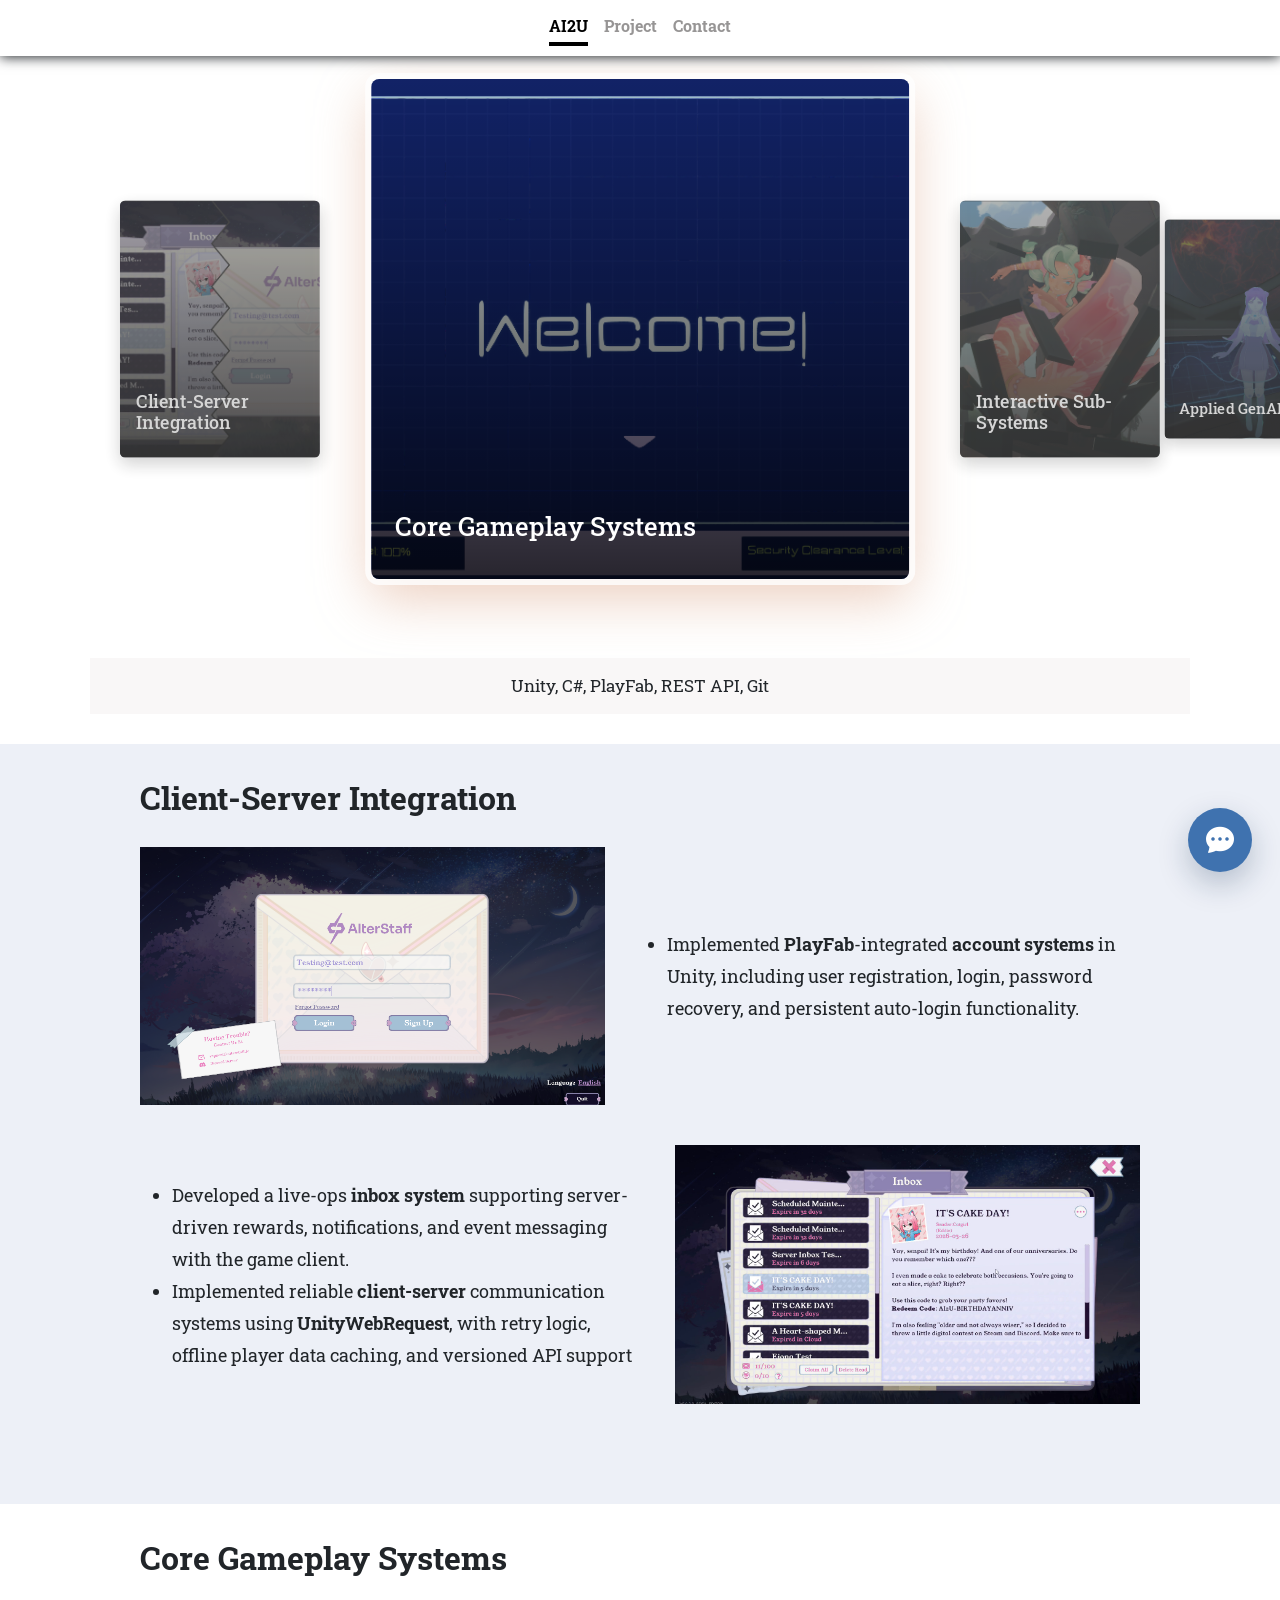
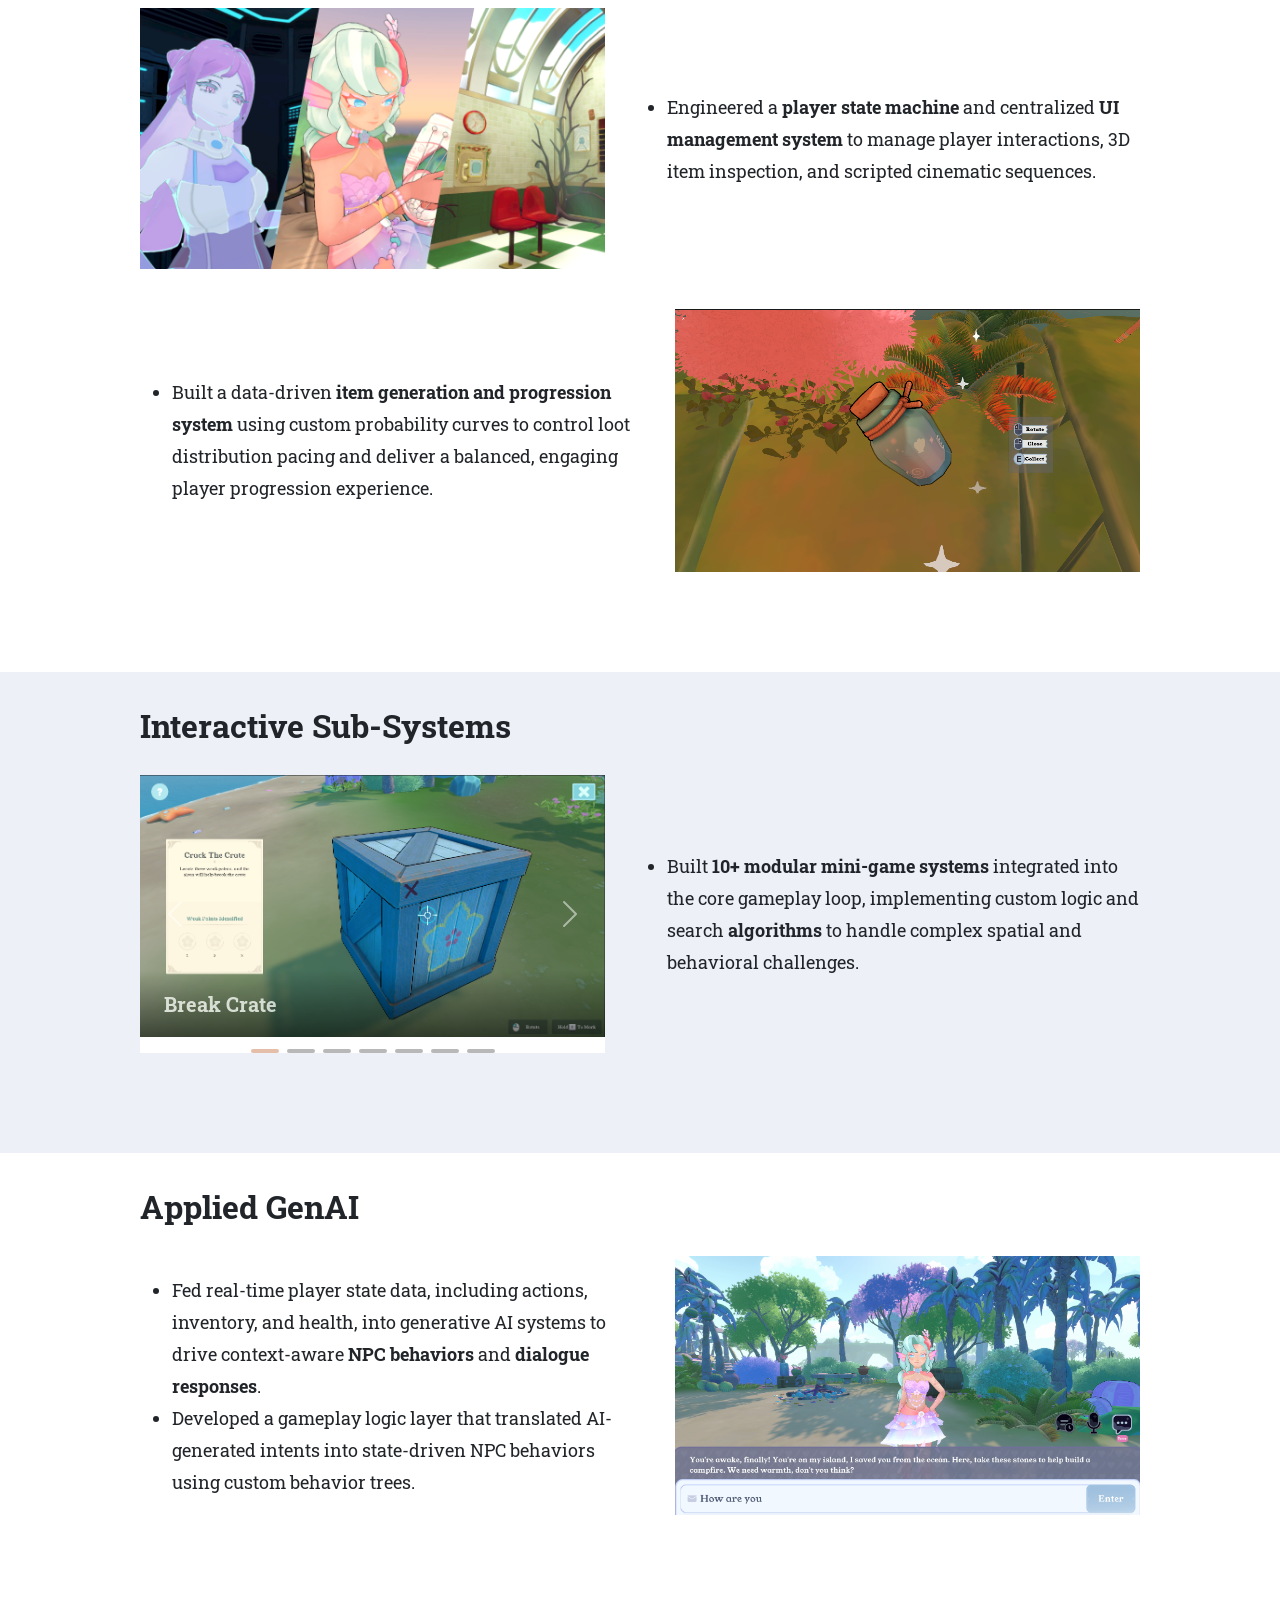
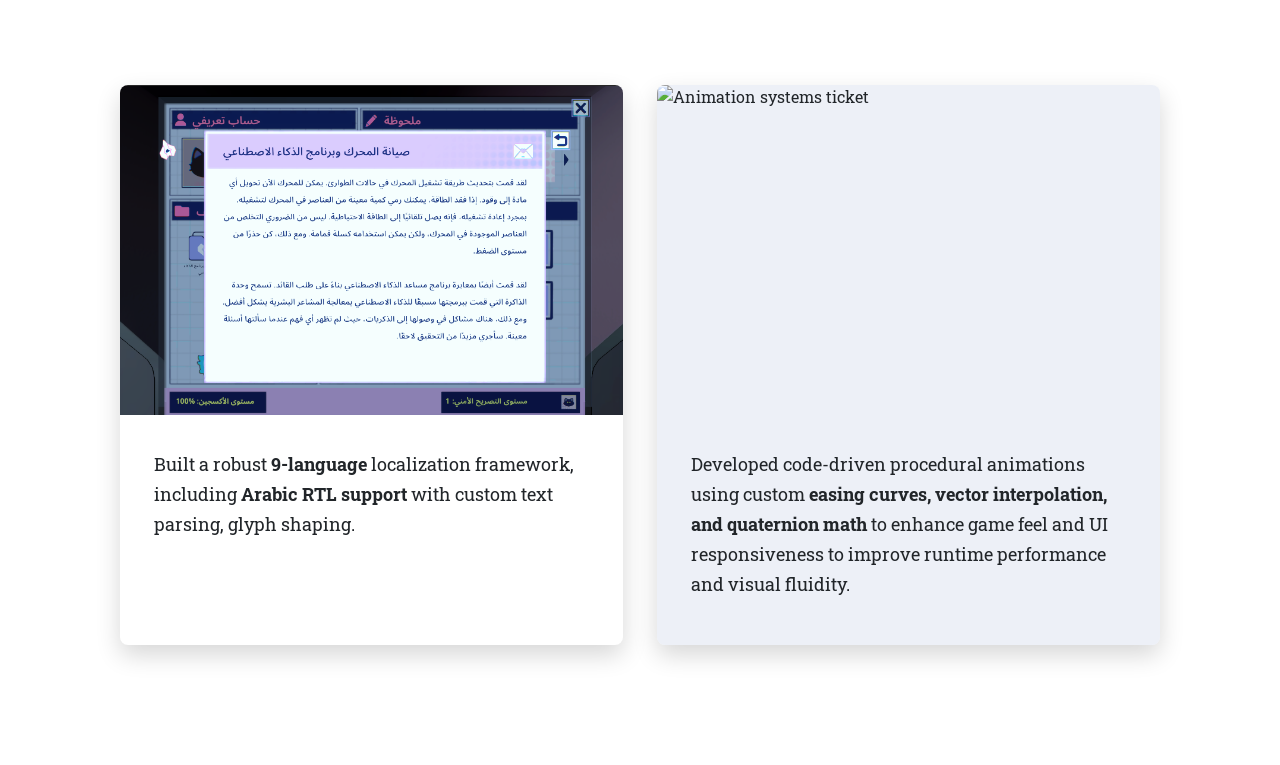
==== commit 0027dcf5: "AI chat" ====
--- a/index.html
+++ b/index.html
@@ -620,23 +620,52 @@
 
         <!-- contact section -->
         <section class = "cover-container w-80 text-center mt-5 contact_display">
-            <h1 style = "font-weight: bold">Contact</h1>
             <div class = "mt-5 justify-content-center mx-auto" style= "max-width:1000px; display: flex;">
                 <div class = "container">
-                    <img class = "jello-horizontal" src = "./img/avatar.jpg"/>
-                </div>
-                <div class = "container" style = "text-align: left; line-height: 50px;">
-                    <br>
+                    <img src="./img/WX_SS.png" style="width:400px; height:400px; object-fit:cover;"/>
+                    <p style="margin-top:12px; color:grey;">me and my buddy Somsom</p>
+                </div>
+                <div class = "container" style = "text-align: left; line-height: 50px;">
+                    <h2 style="font-weight:bold; margin-bottom:16px;">Weixin(Targy) Feng</h2>
+                    <p style="line-height:28px; margin-bottom:24px;">Hi! I’m a <strong>Gameplay Developer</strong> who enjoys bringing ideas to life! I ski and snowboard every winter and love all kinds of board games! Feel free to reach out on LinkedIn or email me! </p>
+                    <br>
                     <h5>Email: <a href = "mailto: targyfeng07@gmail.com" style = "color: black;">targyfeng07@gmail.com</a></h5>
-                    <br>
-                    <h5>Phone: (814)&nbsp826-5014</h5>
-                    <br>
                     <a class = "hvr-grow" href = "https://www.linkedin.com/in/weixin-feng-4888a1205/"><i class="bi bi-linkedin" style = "font-size: xx-large;"></i></a>
-                    
                 </div>
             </div>
-        </section>
-
+        </section>
+
+        <div class="targy-chat-widget" id="targy_chat_widget">
+            <button class="targy-chat-button" id="targy_chat_button" type="button" aria-label="Open AI chat" aria-expanded="false">
+                <i class="bi bi-chat-dots-fill"></i>
+            </button>
+
+            <div class="targy-chatbox" id="targy_chatbox" aria-hidden="true">
+                <div class="targy-chatbox-header">
+                    <div>
+                        <h3>Targy AI</h3>
+                        <p>Portfolio assistant</p>
+                    </div>
+                    <button class="targy-chatbox-close" id="targy_chatbox_close" type="button" aria-label="Close AI chat">
+                        <i class="bi bi-x-lg"></i>
+                    </button>
+                </div>
+
+                <div class="targy-chatbox-messages">
+                    <div class="targy-chat-message targy-chat-message-agent">
+                        Hi, I can answer questions about Targy's projects, skills, and experience.
+                    </div>
+                </div>
+
+                <form class="targy-chatbox-form">
+                    <input type="text" placeholder="Ask about Targy's work..." aria-label="Ask about Targy's work">
+                    <button type="submit" aria-label="Send message">
+                        <i class="bi bi-send-fill"></i>
+                    </button>
+                </form>
+            </div>
+        </div>
+
         <!--
         <footer class="fixed-bottom text-black text-center bg-light banner">
             <p style = "margin:0; padding:7px">By Targy Feng 2026</p>
@@ -646,7 +675,7 @@
         <script src="https://cdn.jsdelivr.net/npm/bootstrap@5.2.2/dist/js/bootstrap.bundle.min.js" integrity="sha384-OERcA2EqjJCMA+/3y+gxIOqMEjwtxJY7qPCqsdltbNJuaOe923+mo//f6V8Qbsw3" crossorigin="anonymous"></script>
 
         <script src="./js/bounce.js-0.8.2/bounce.js"></script>
-        <script src="./js/main.js?v=ai2u-jump-bars"></script>
+        <script src="./js/main.js?v=ai-chat-api"></script>
         <script src="./js/bounce.js-0.8.2/bounce.min.js"></script>
     </body>
 </html>
--- a/css/cover.css
+++ b/css/cover.css
@@ -1033,10 +1033,195 @@
   padding:10px;
   background-color:white;
 }
-
-.system-block {
-    display: block;
-    min-height: 400px;
+
+.targy-chat-widget {
+  position: fixed;
+  right: 28px;
+  bottom: 28px;
+  z-index: 2500;
+  font-family: 'Roboto', sans-serif;
+}
+
+.targy-chat-button {
+  width: 64px;
+  height: 64px;
+  border: 0;
+  border-radius: 50%;
+  background: #3F72AF;
+  color: white;
+  box-shadow: 0 12px 30px rgba(17, 45, 78, 0.25);
+  display: flex;
+  align-items: center;
+  justify-content: center;
+  font-size: 28px;
+  transition: transform 0.2s ease, box-shadow 0.2s ease, background-color 0.2s ease;
+}
+
+.targy-chat-button:hover {
+  background: #112D4E;
+  transform: translateY(-3px);
+  box-shadow: 0 16px 38px rgba(17, 45, 78, 0.32);
+}
+
+.targy-chatbox {
+  position: absolute;
+  right: 0;
+  bottom: 82px;
+  width: min(360px, calc(100vw - 36px));
+  height: min(520px, calc(100vh - 130px));
+  background: #ffffff;
+  border: 1px solid rgba(17, 45, 78, 0.12);
+  border-radius: 8px;
+  box-shadow: 0 20px 60px rgba(17, 45, 78, 0.24);
+  display: none;
+  overflow: hidden;
+}
+
+.targy-chat-widget.targy-chat-open .targy-chatbox {
+  display: flex;
+  flex-direction: column;
+}
+
+.targy-chatbox-header {
+  background: rgba(219, 226, 239, 0.85);
+  border-bottom: 1px solid rgba(17, 45, 78, 0.08);
+  display: flex;
+  align-items: center;
+  justify-content: space-between;
+  gap: 16px;
+  padding: 16px 18px;
+  text-align: left;
+}
+
+.targy-chatbox-header h3 {
+  color: #112D4E;
+  font-family: 'Roboto Slab', serif;
+  font-size: 20px;
+  line-height: 1.2;
+  margin: 0;
+}
+
+.targy-chatbox-header p {
+  color: rgba(17, 45, 78, 0.7);
+  font-size: 13px;
+  line-height: 1.2;
+  margin: 4px 0 0;
+}
+
+.targy-chatbox-close {
+  width: 36px;
+  height: 36px;
+  border: 0;
+  border-radius: 50%;
+  background: rgba(255, 255, 255, 0.72);
+  color: #112D4E;
+  display: flex;
+  align-items: center;
+  justify-content: center;
+}
+
+.targy-chatbox-messages {
+  flex: 1;
+  padding: 18px;
+  overflow-y: auto;
+  background: #F9F7F7;
+}
+
+.targy-chat-message {
+  max-width: 86%;
+  border-radius: 8px;
+  padding: 11px 13px;
+  font-size: 14px;
+  line-height: 1.45;
+  text-align: left;
+  margin-bottom: 10px;
+  overflow-wrap: anywhere;
+}
+
+.targy-chat-message-agent {
+  background: white;
+  color: #112D4E;
+  border: 1px solid rgba(17, 45, 78, 0.08);
+}
+
+.targy-chat-message-user {
+  background: #3F72AF;
+  color: white;
+  margin-left: auto;
+}
+
+.targy-chat-message-error {
+  background: rgba(255, 199, 199, 0.5);
+  color: #7a1f1f;
+  border: 1px solid rgba(122, 31, 31, 0.14);
+}
+
+.targy-chat-message-loading {
+  opacity: 0.72;
+}
+
+.targy-chatbox-form {
+  display: flex;
+  gap: 10px;
+  padding: 14px;
+  border-top: 1px solid rgba(17, 45, 78, 0.08);
+  background: white;
+}
+
+.targy-chatbox-form input {
+  flex: 1;
+  min-width: 0;
+  border: 1px solid rgba(17, 45, 78, 0.18);
+  border-radius: 8px;
+  padding: 10px 12px;
+  color: #112D4E;
+  font-size: 14px;
+}
+
+.targy-chatbox-form input:focus {
+  outline: 2px solid rgba(63, 114, 175, 0.2);
+  border-color: #3F72AF;
+}
+
+.targy-chatbox-form button {
+  flex: 0 0 42px;
+  width: 42px;
+  height: 42px;
+  border: 0;
+  border-radius: 8px;
+  background: #3F72AF;
+  color: white;
+  display: flex;
+  align-items: center;
+  justify-content: center;
+}
+
+.targy-chatbox-form button:disabled,
+.targy-chatbox-form input:disabled {
+  opacity: 0.65;
+  cursor: not-allowed;
+}
+
+@media (max-width: 575px) {
+  .targy-chat-widget {
+    right: 18px;
+    bottom: 18px;
+  }
+
+  .targy-chat-button {
+    width: 56px;
+    height: 56px;
+    font-size: 24px;
+  }
+
+  .targy-chatbox {
+    bottom: 72px;
+  }
+}
+
+.system-block {
+    display: block;
+    min-height: 400px;
     padding: 2%;
 }
 
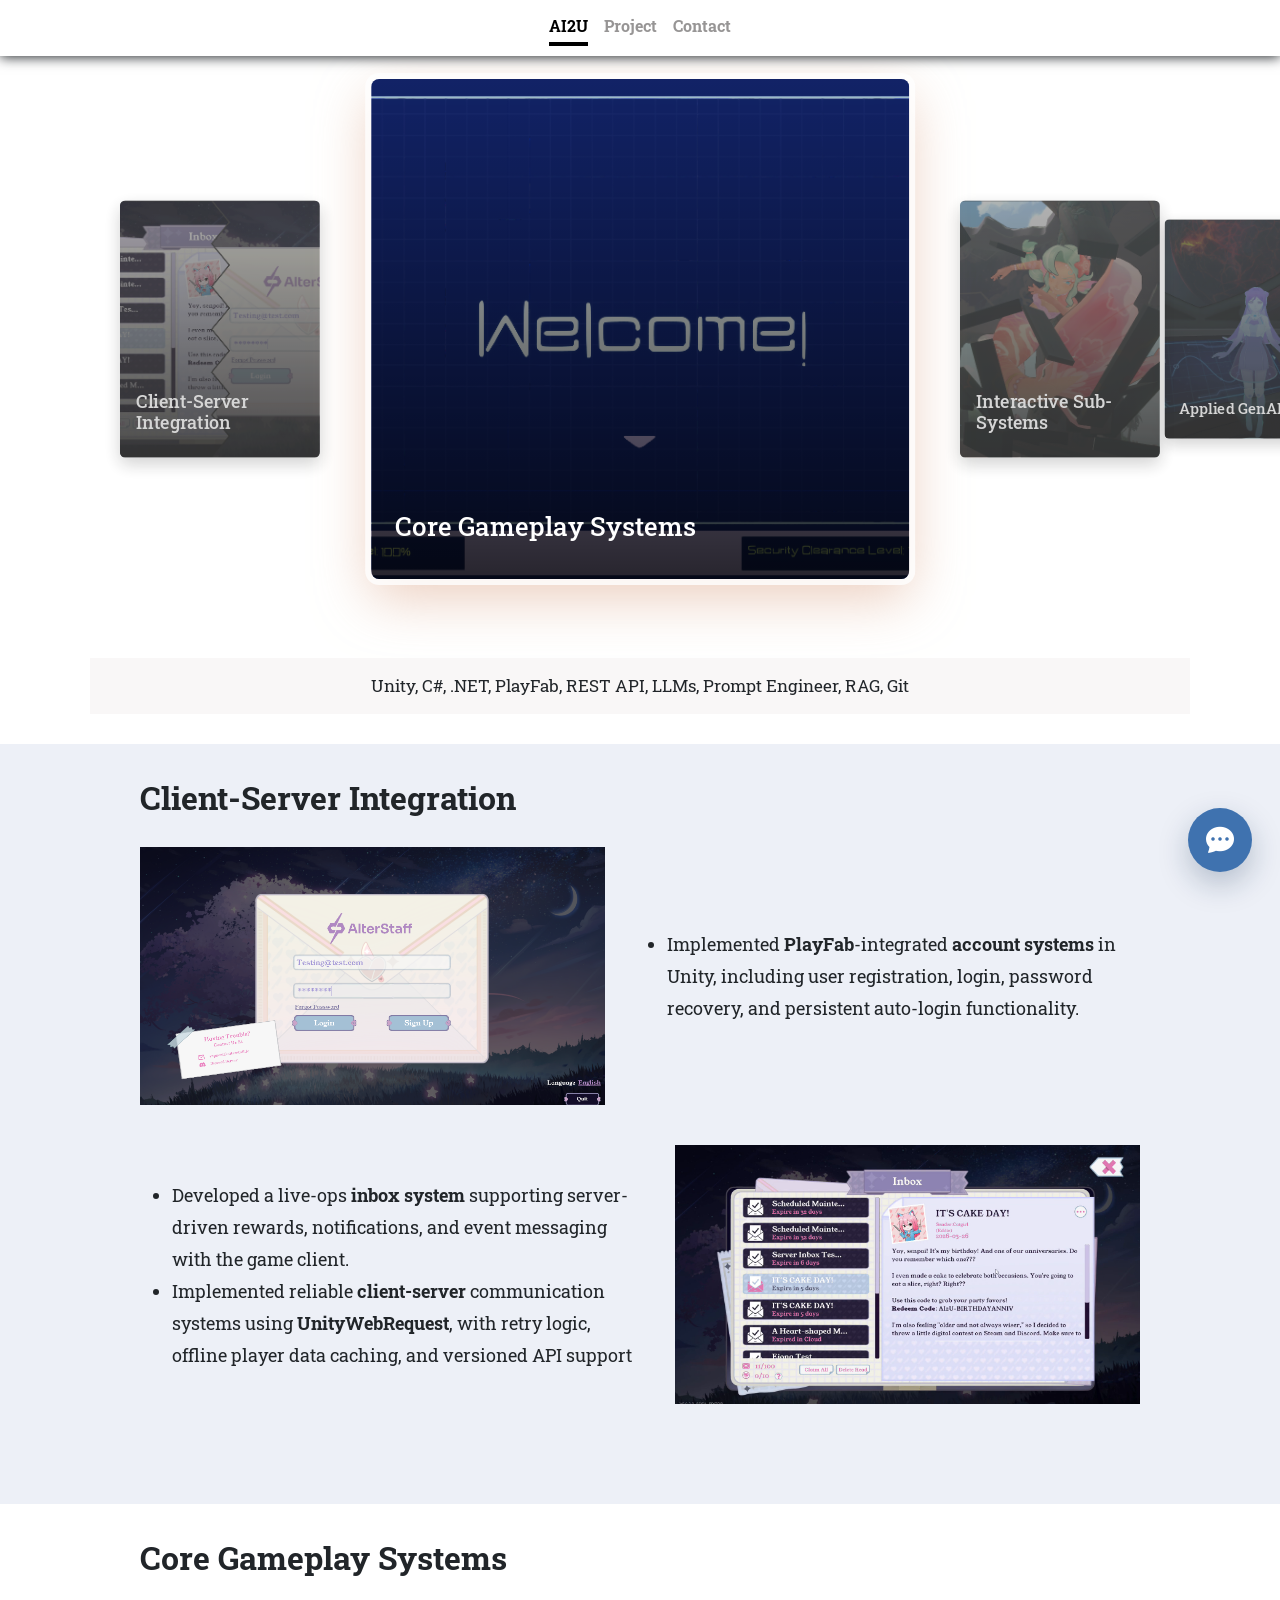
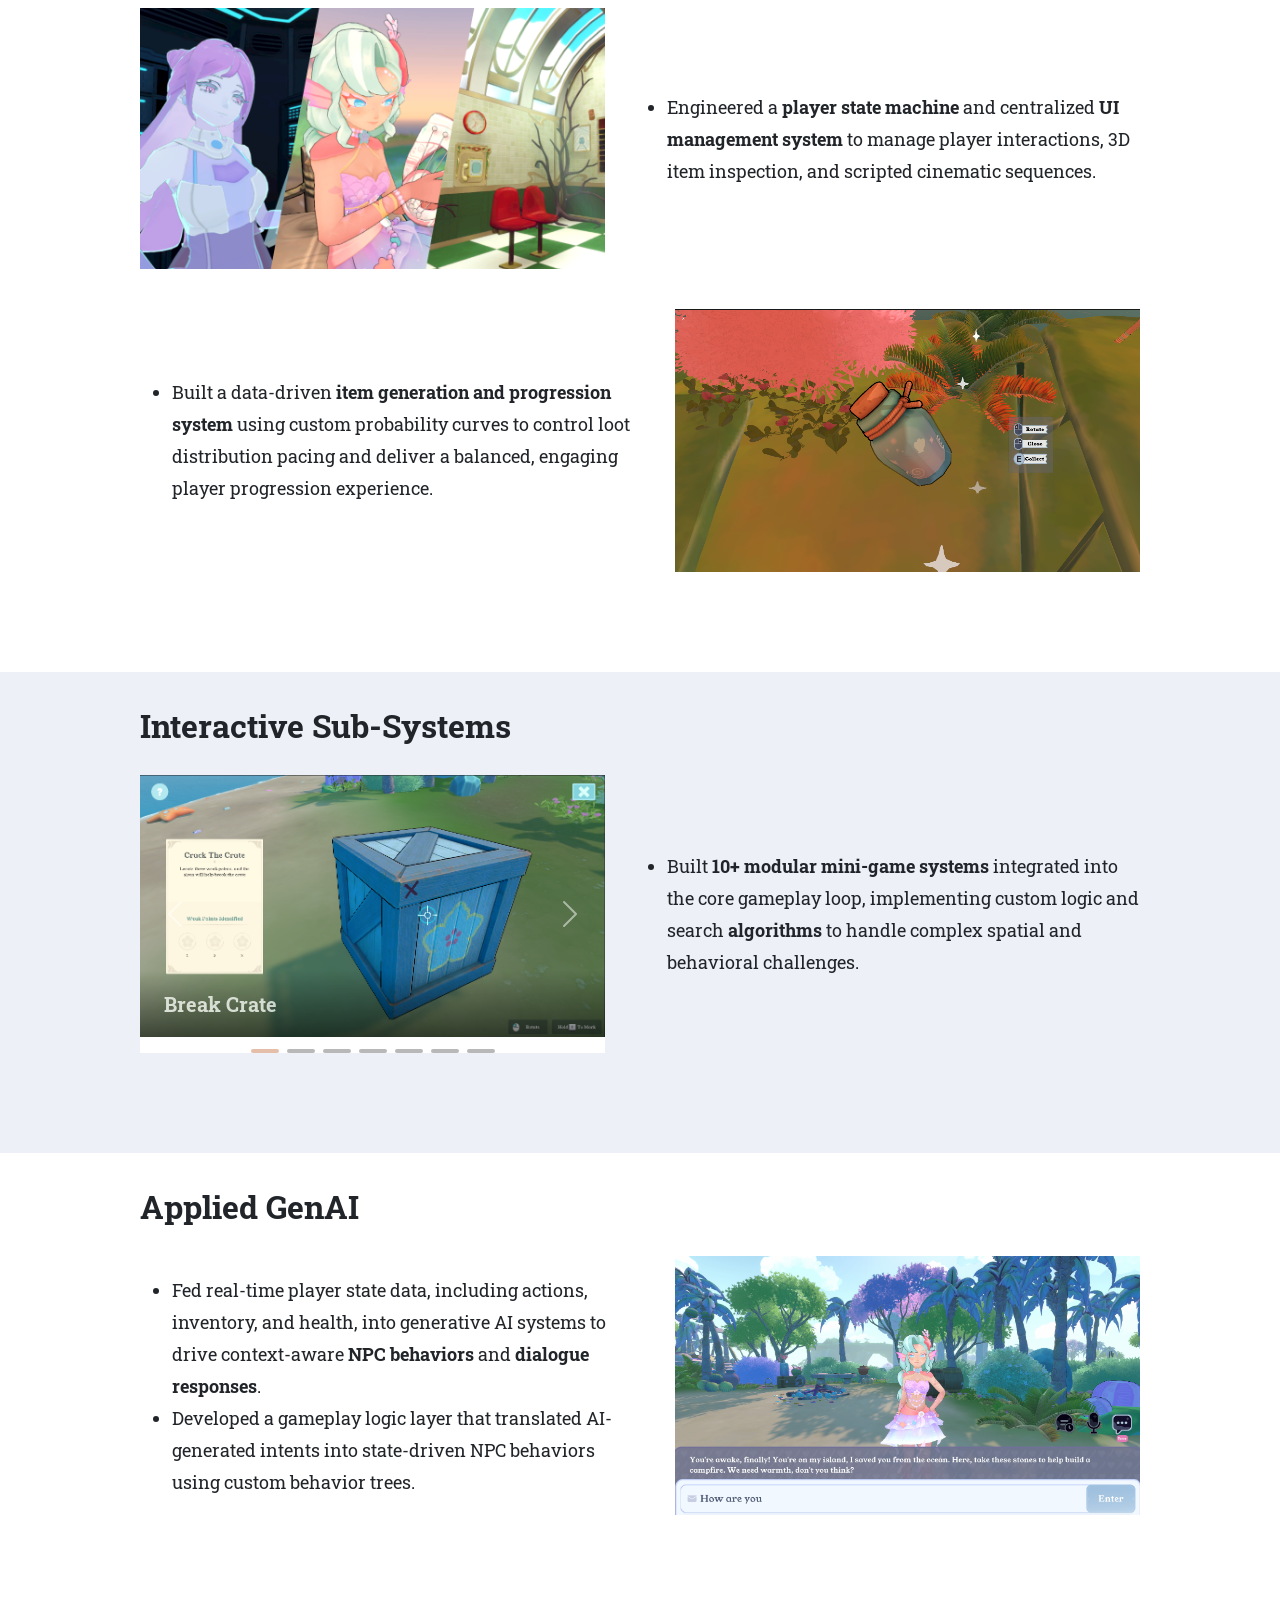
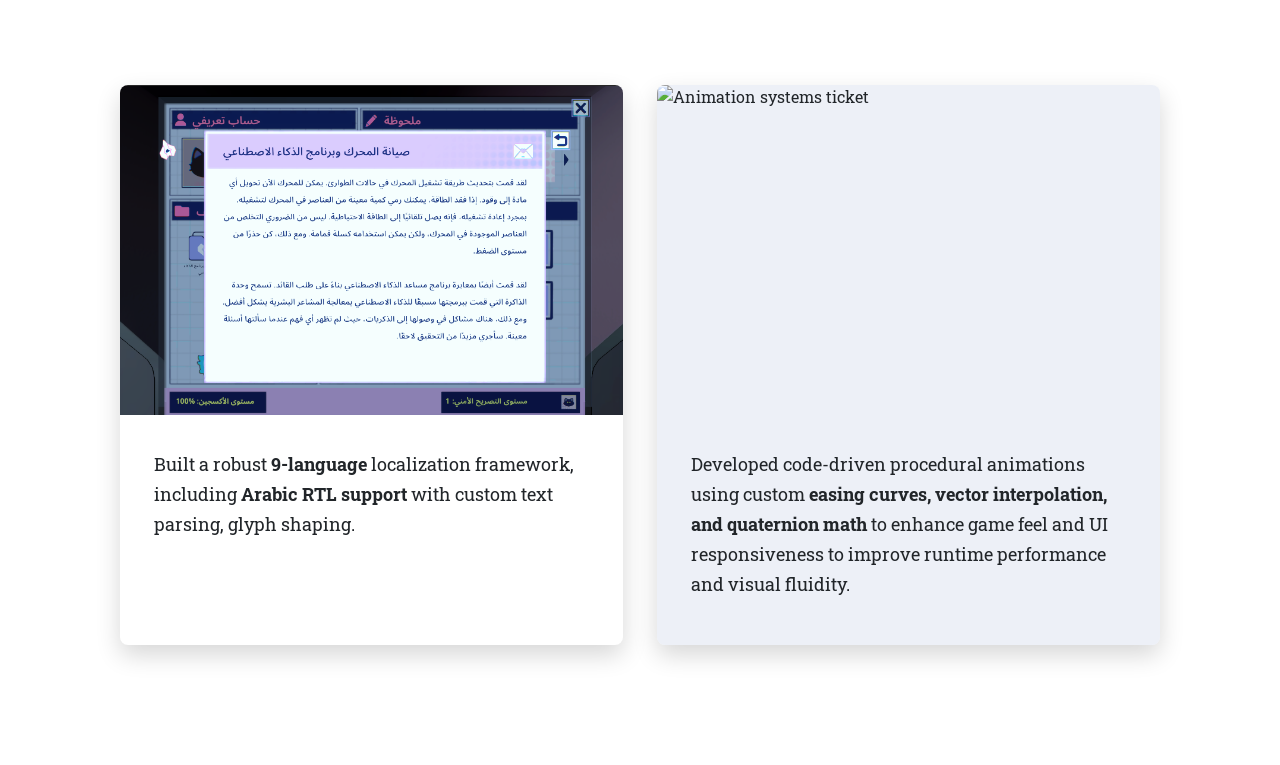
==== commit ea5a889c: "skill update" ====
--- a/index.html
+++ b/index.html
@@ -67,7 +67,7 @@
                 </a>
             </main>
             <div class="ai2u-skills-section">
-                <p>Unity, C#, PlayFab, REST API, Git</p>
+                <p>Unity, C#, .NET, PlayFab, REST API, LLMs, Prompt Engineer, RAG, Git</p>
             </div>
             <div class="ai2u-detail-section" id="client-server-detail">
                 <div class="ai2u-detail-content">
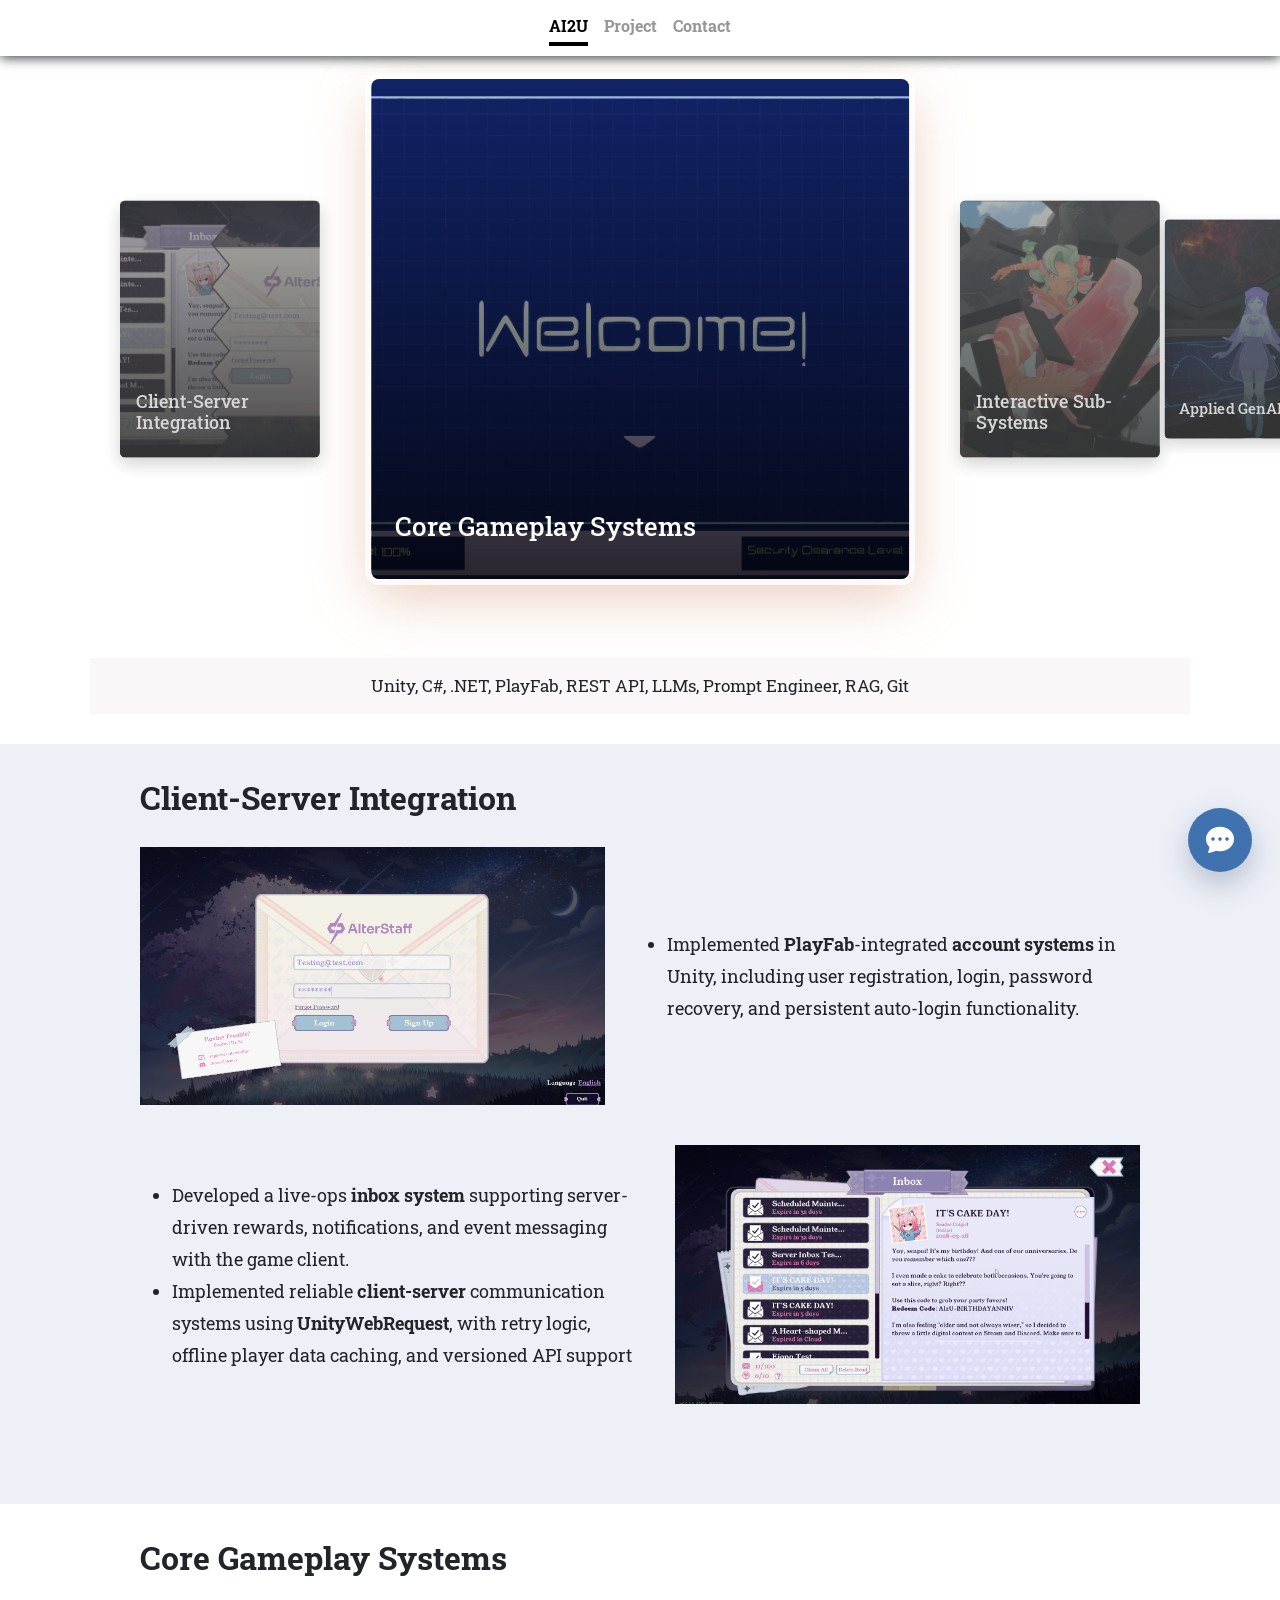
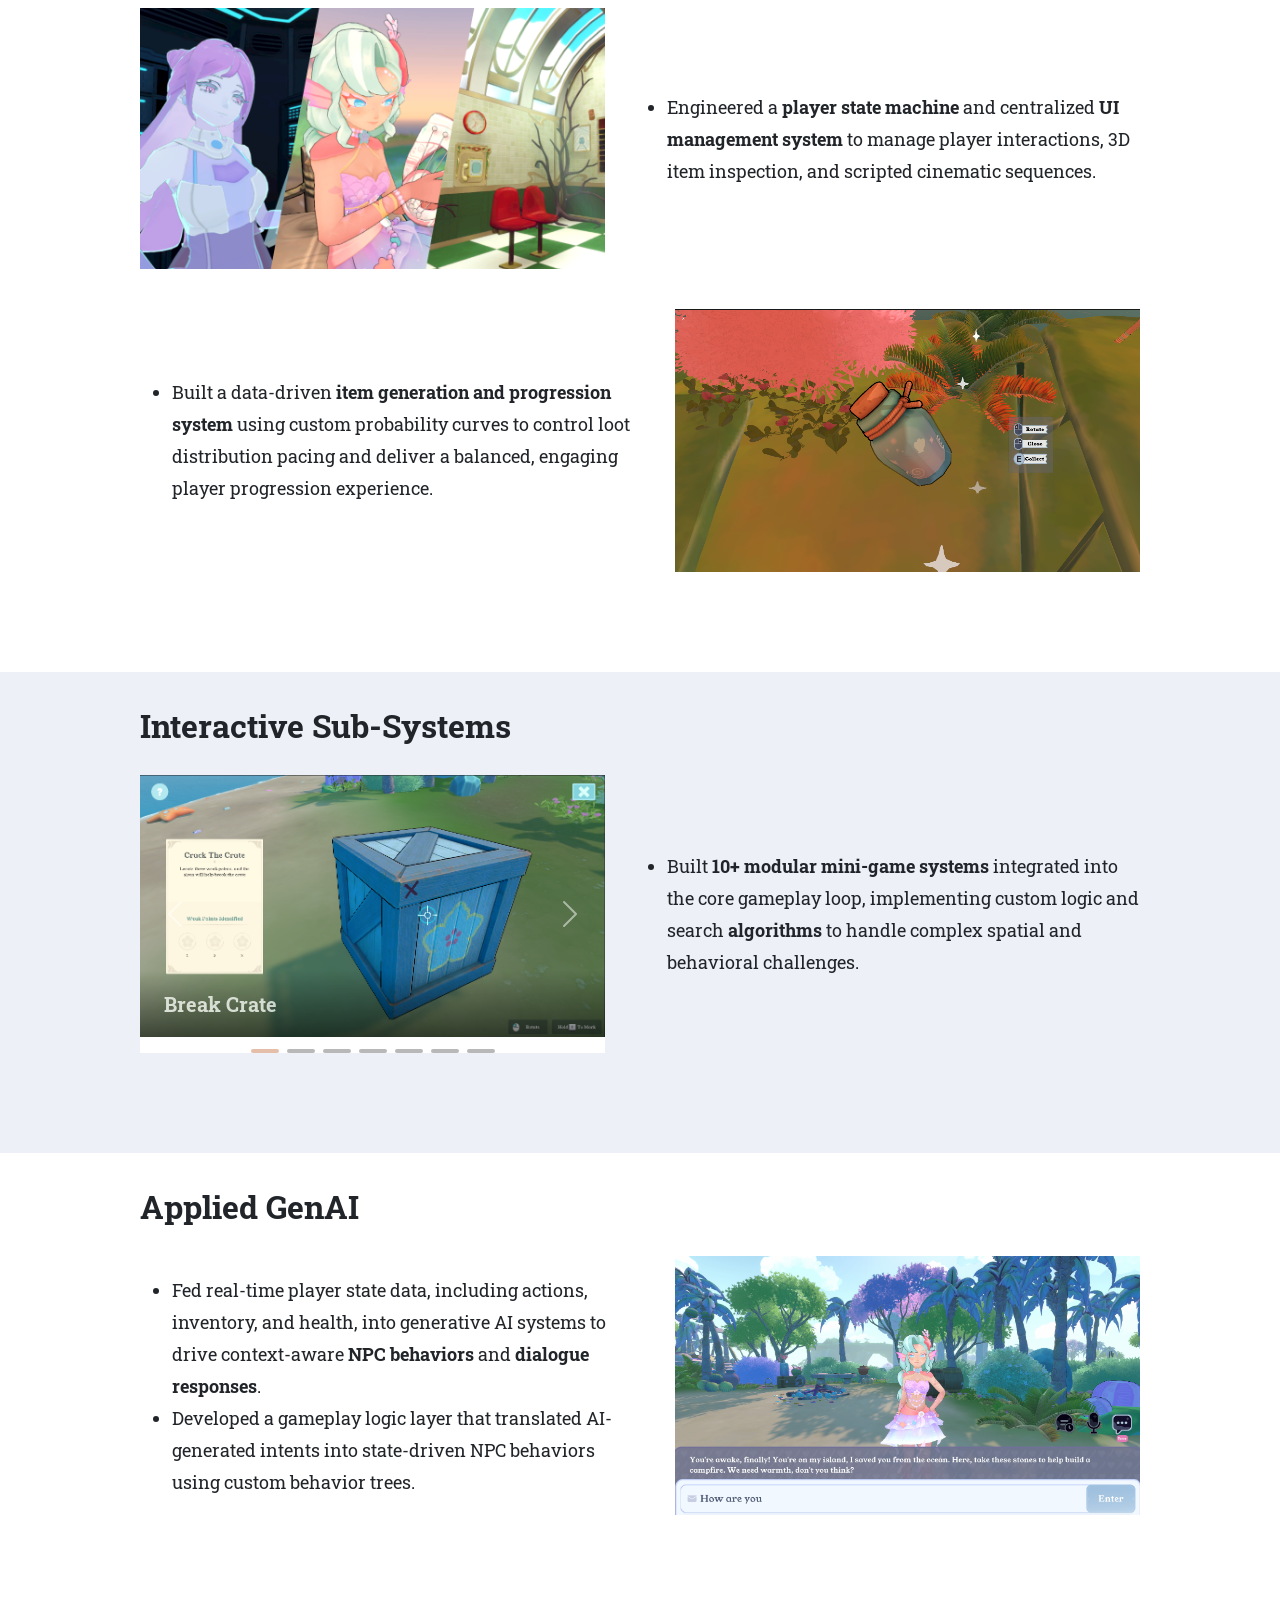
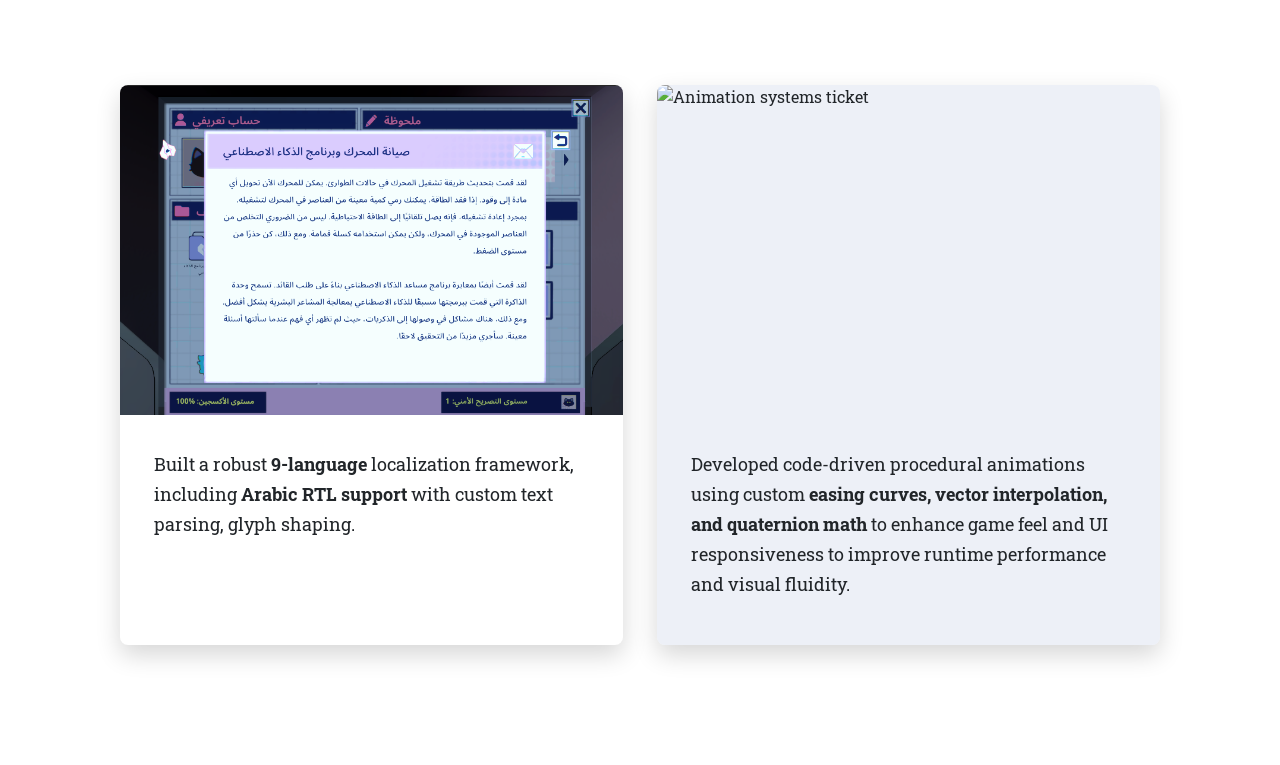
==== commit 281f41d5: "send button added" ====
--- a/index.html
+++ b/index.html
@@ -1,4 +1,4 @@
-<!doctype html>
+﻿<!doctype html>
 <html lang="en" class="h-100">
     <head>
         <meta charset="utf-8">
@@ -109,7 +109,7 @@
                             <img src="./img/AI2U/GenAI.png" alt="Applied GenAI demo">
                         </div>
                         <ul class="ai2u-detail-list">
-                            <li>Fed real-time player state data—including actions, inventory, and health—into generative AI systems to drive context-aware <strong>NPC behaviors</strong> and <strong>dialogue responses</strong>.</li>
+                            <li>Fed real-time player state dataâ€”including actions, inventory, and healthâ€”into generative AI systems to drive context-aware <strong>NPC behaviors</strong> and <strong>dialogue responses</strong>.</li>
                             <li>Developed a gameplay logic layer that translated AI-generated intents into state-driven NPC behaviors using custom behavior trees.</li>
                         </ul>
                     </div>
@@ -247,7 +247,7 @@
                             <p>Really fun game, enjoy it a lot.</p>
                         </div>
                         <div class="ai2u-rolling-card">
-                            <p>AI2U: With You Till The End is not just another indie title trying to tug at your emotions—it is a deeply personal and unforgettable experience that stays with you long after the credits roll....</p>
+                            <p>AI2U: With You Till The End is not just another indie title trying to tug at your emotionsâ€”it is a deeply personal and unforgettable experience that stays with you long after the credits roll....</p>
                         </div>
                         <div class="ai2u-rolling-card">
                             <p>This game is extremely fun. You can have endless conversations with the AI, learn more about them, and interact with them in so many different ways.....</p>
@@ -331,7 +331,7 @@
 						<div class="blacktxt">
 							<h1>Mom's coming home</h1>
 							<h4 class="mt-5">Oculus VR | Unity 3D |  C#</h4>
-							<p class="mt-2">Mom’s coming home is a two-week project interaction game implemented with oculus VR and Unity Engine. Within the four people team, I was in charge of the role of programming and have built event system and eye following system for NPC using list data structure</p>
+							<p class="mt-2">Momâ€™s coming home is a two-week project interaction game implemented with oculus VR and Unity Engine. Within the four people team, I was in charge of the role of programming and have built event system and eye following system for NPC using list data structure</p>
 						</div>
 						<div class="blacktxt_reflex">
 							<h1 class="hvr-grow-rotate">Mom's coming home</h1>
@@ -407,7 +407,7 @@
 					<div class="project-text-container">
 						<h1 class="hvr-grow-rotate">Mushroomy's Island</h1>
 						<h4 class="mt-5">Kinect | Unity 3D</h4>
-						<p class="mt-2">Mushroomy’s Island is a two-player decoration game, where players need to communicate with each other and help Mushroomy’s garden look pleasant and complete. Player one uses body language to locate and adjust the shape of the object, whereas the other player is the selector and control the menu interface</p>
+						<p class="mt-2">Mushroomyâ€™s Island is a two-player decoration game, where players need to communicate with each other and help Mushroomyâ€™s garden look pleasant and complete. Player one uses body language to locate and adjust the shape of the object, whereas the other player is the selector and control the menu interface</p>
 						<a class="hvr-wobble-skew link-info" href="https://eui-hyun-jung.notion.site/Mushroomy-s-Island-63b9801f71bd4dcea7c73067990fbbc7" target="_blank" style="font-size:30px">Gallery</a>
 					</div>
 
@@ -515,7 +515,7 @@
 					<div class="project-text-container">
 						<h1 class="hvr-grow-rotate">Willness</h1>
 						<h4 class="mt-5">RPG Maker | Individual Development + Design</h4>
-						<p class="mt-2">Willness is an individual RPG style game project aiming to explore people’s mental health and depict their daily life during the COVID 19 pandemic. I designed and implement the three part of story using flashbacks to emphasize the desperation of the character.</p>
+						<p class="mt-2">Willness is an individual RPG style game project aiming to explore peopleâ€™s mental health and depict their daily life during the COVID 19 pandemic. I designed and implement the three part of story using flashbacks to emphasize the desperation of the character.</p>
 					</div>
 					<div id="willness_carousel" class="carousel slide" data-bs-ride="true" style="max-width: 720px">
 						<div class="carousel-indicators">
@@ -627,7 +627,7 @@
                 </div>
                 <div class = "container" style = "text-align: left; line-height: 50px;">
                     <h2 style="font-weight:bold; margin-bottom:16px;">Weixin(Targy) Feng</h2>
-                    <p style="line-height:28px; margin-bottom:24px;">Hi! I’m a <strong>Gameplay Developer</strong> who enjoys bringing ideas to life! I ski and snowboard every winter and love all kinds of board games! Feel free to reach out on LinkedIn or email me! </p>
+                    <p style="line-height:28px; margin-bottom:24px;">Hi! Iâ€™m a <strong>Gameplay Developer</strong> who enjoys bringing ideas to life! I ski and snowboard every winter and love all kinds of board games! Feel free to reach out on LinkedIn or email me! </p>
                     <br>
                     <h5>Email: <a href = "mailto: targyfeng07@gmail.com" style = "color: black;">targyfeng07@gmail.com</a></h5>
                     <a class = "hvr-grow" href = "https://www.linkedin.com/in/weixin-feng-4888a1205/"><i class="bi bi-linkedin" style = "font-size: xx-large;"></i></a>
@@ -661,6 +661,7 @@
                     <input type="text" placeholder="Ask about Targy's work..." aria-label="Ask about Targy's work">
                     <button type="submit" aria-label="Send message">
                         <i class="bi bi-send-fill"></i>
+                        <span>Send</span>
                     </button>
                 </form>
             </div>
@@ -683,3 +684,5 @@
 
 
 
+
+
--- a/css/cover.css
+++ b/css/cover.css
@@ -1,4 +1,4 @@
-/*
+﻿/*
  * Globals
  */
 
@@ -1184,8 +1184,9 @@
 }
 
 .targy-chatbox-form button {
-  flex: 0 0 42px;
-  width: 42px;
+  flex: 0 0 auto;
+  min-width: 76px;
+  width: auto;
   height: 42px;
   border: 0;
   border-radius: 8px;
@@ -1194,6 +1195,8 @@
   display: flex;
   align-items: center;
   justify-content: center;
+  gap: 6px;
+  padding: 0 14px;
 }
 
 .targy-chatbox-form button:disabled,
@@ -1292,3 +1295,4 @@
 
 
 
+
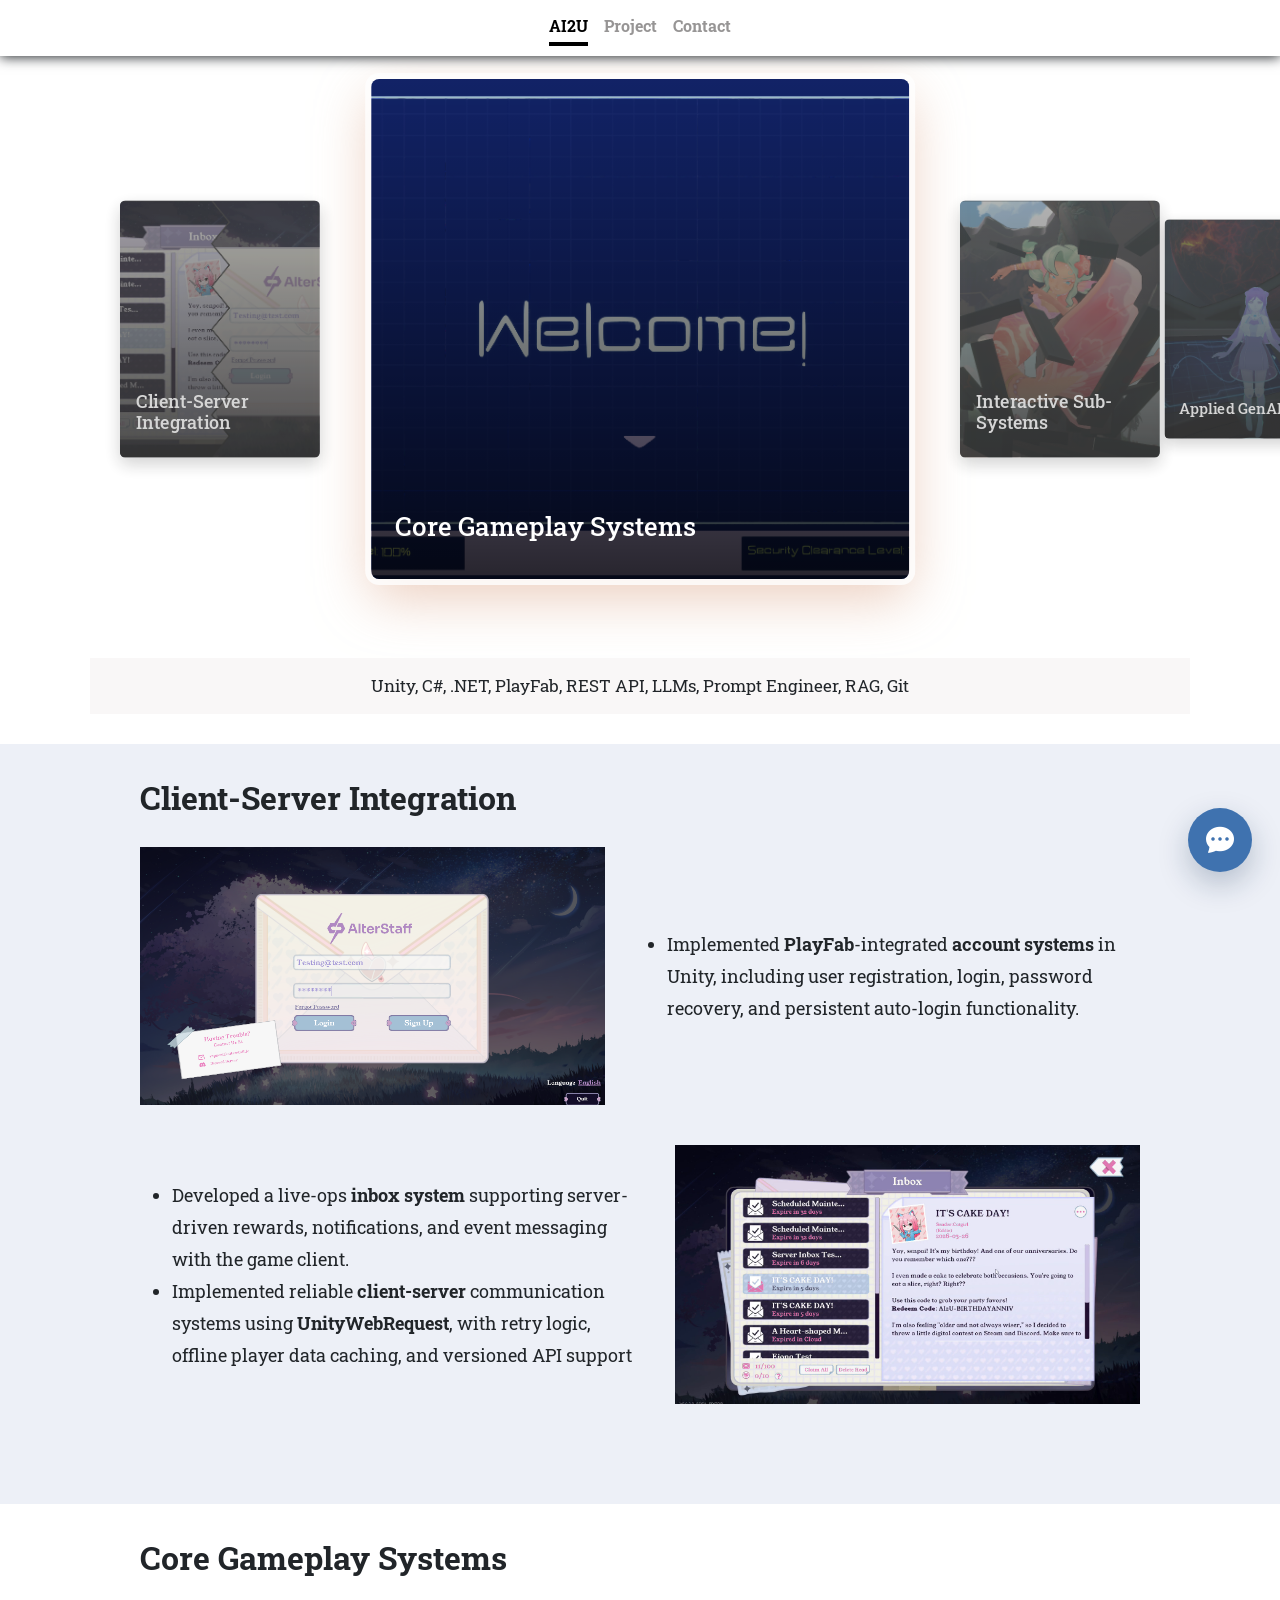
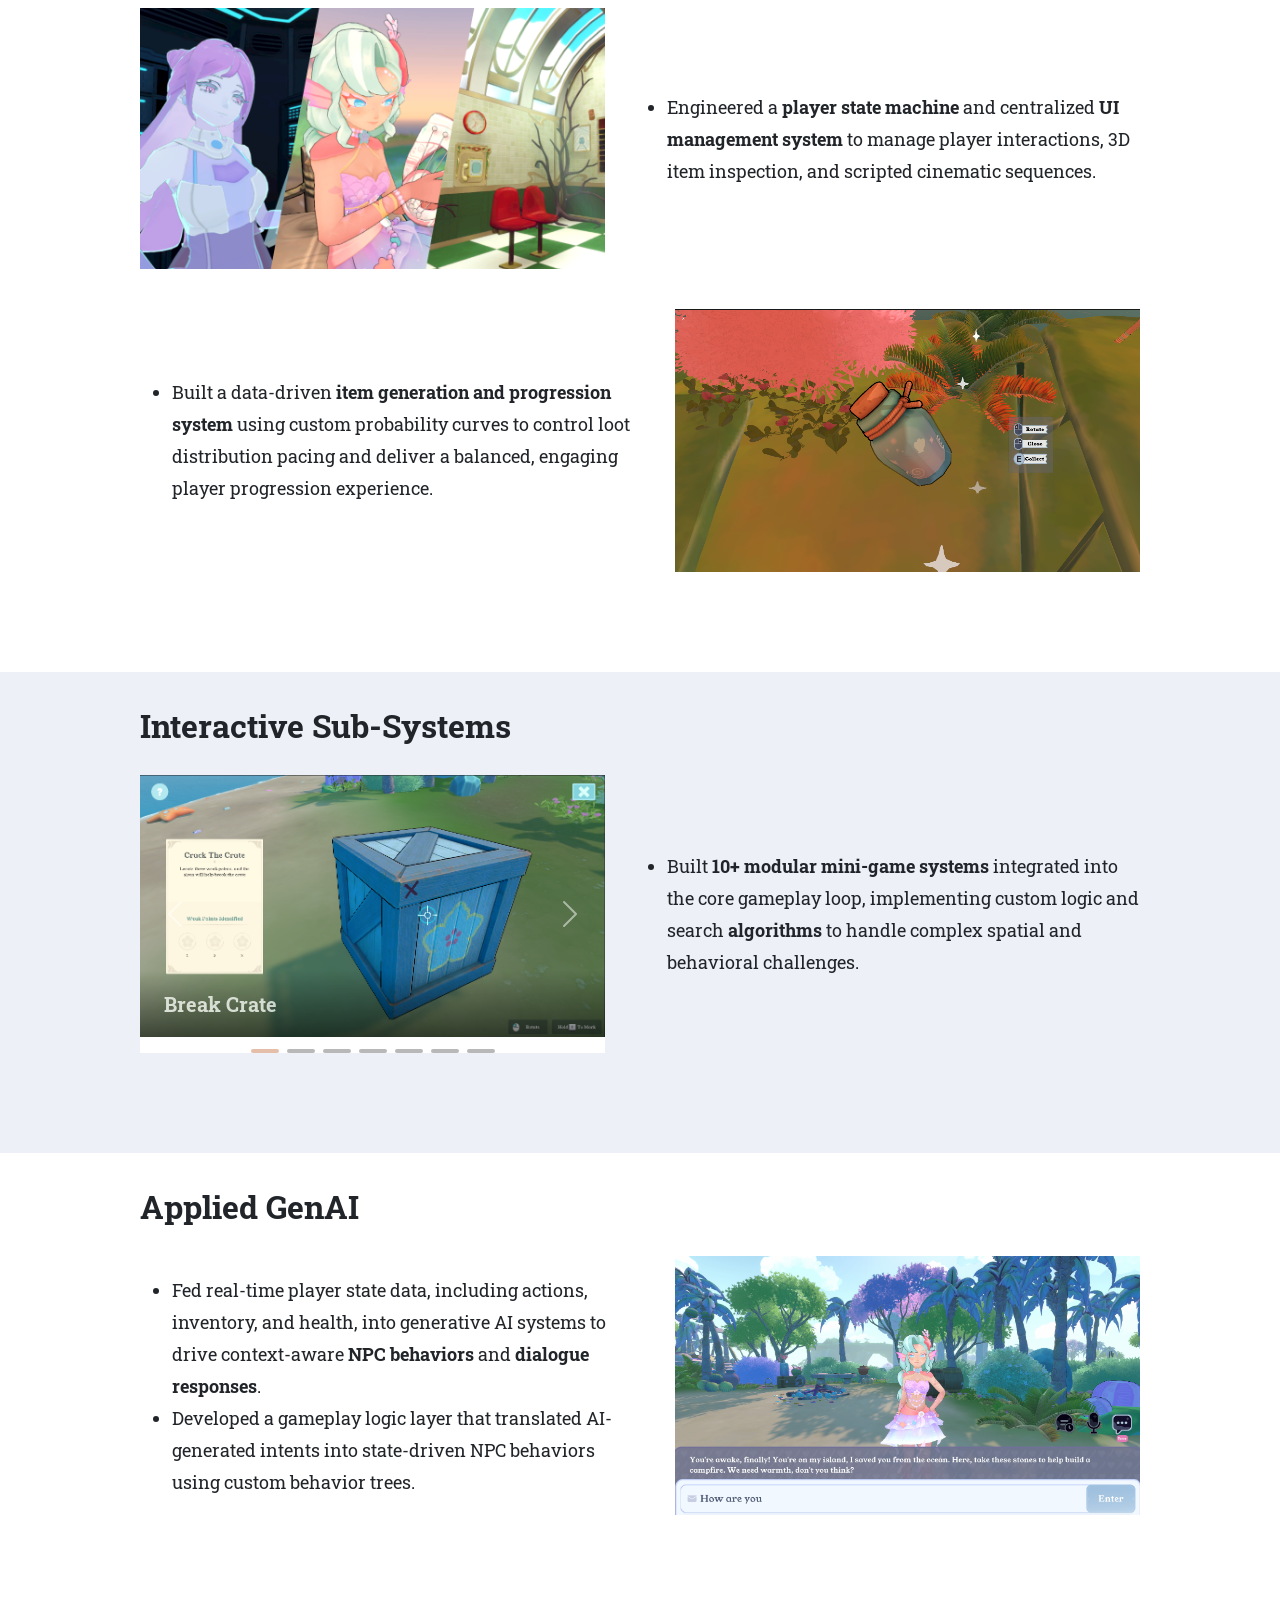
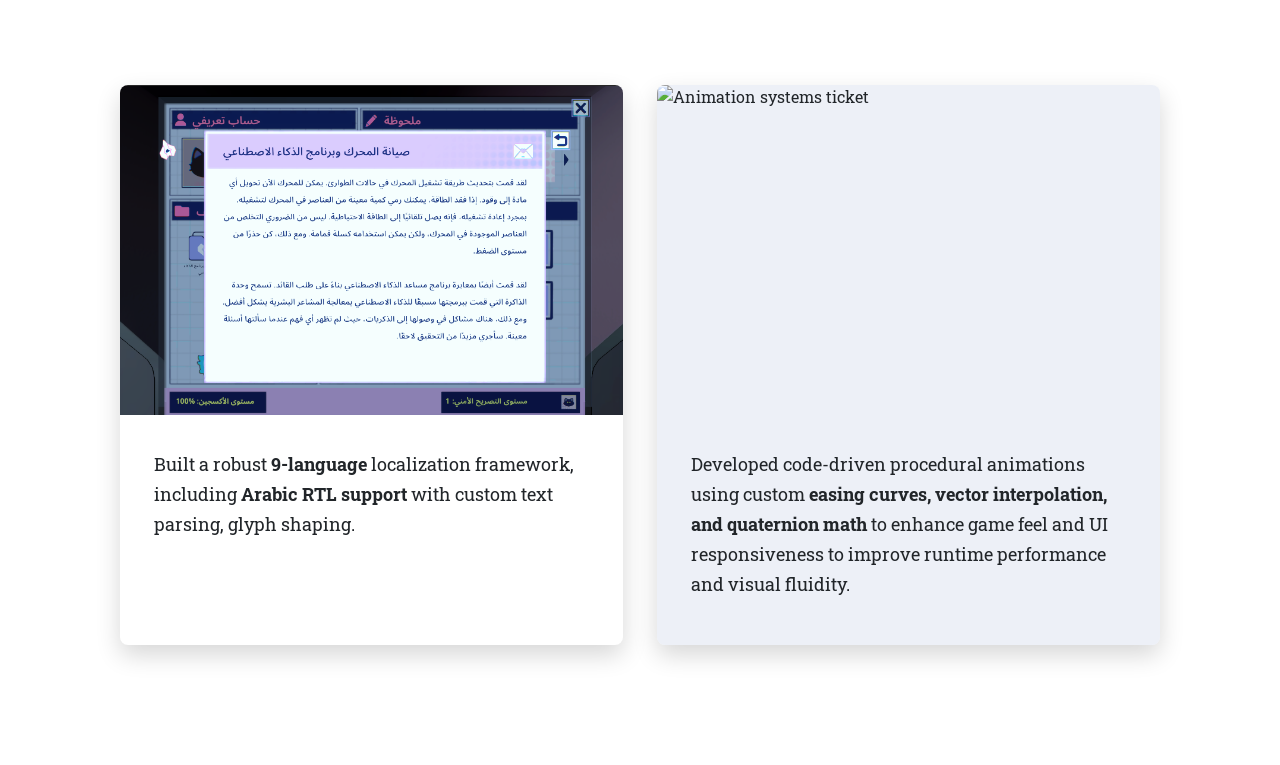
==== commit 08464661: "typo fixes" ====
--- a/index.html
+++ b/index.html
@@ -407,8 +407,7 @@
 					<div class="project-text-container">
 						<h1 class="hvr-grow-rotate">Mushroomy's Island</h1>
 						<h4 class="mt-5">Kinect | Unity 3D</h4>
-						<p class="mt-2">Mushroomyâ€™s Island is a two-player decoration game, where players need to communicate with each other and help Mushroomyâ€™s garden look pleasant and complete. Player one uses body language to locate and adjust the shape of the object, whereas the other player is the selector and control the menu interface</p>
-						<a class="hvr-wobble-skew link-info" href="https://eui-hyun-jung.notion.site/Mushroomy-s-Island-63b9801f71bd4dcea7c73067990fbbc7" target="_blank" style="font-size:30px">Gallery</a>
+						<p class="mt-2">Mushroomy's Island is a two-player decoration game, where players need to communicate with each other and help Mushroomyâ€™s garden look pleasant and complete. Player one uses body language to locate and adjust the shape of the object, whereas the other player is the selector and control the menu interface</p>
 					</div>
 
 				</div>
@@ -627,7 +626,7 @@
                 </div>
                 <div class = "container" style = "text-align: left; line-height: 50px;">
                     <h2 style="font-weight:bold; margin-bottom:16px;">Weixin(Targy) Feng</h2>
-                    <p style="line-height:28px; margin-bottom:24px;">Hi! Iâ€™m a <strong>Gameplay Developer</strong> who enjoys bringing ideas to life! I ski and snowboard every winter and love all kinds of board games! Feel free to reach out on LinkedIn or email me! </p>
+                    <p style="line-height:28px; margin-bottom:24px;">Hi! I'm a <strong>Gameplay Developer</strong> who enjoys bringing ideas to life! I ski and snowboard every winter and love all kinds of board games! Feel free to reach out on LinkedIn or email me! </p>
                     <br>
                     <h5>Email: <a href = "mailto: targyfeng07@gmail.com" style = "color: black;">targyfeng07@gmail.com</a></h5>
                     <a class = "hvr-grow" href = "https://www.linkedin.com/in/weixin-feng-4888a1205/"><i class="bi bi-linkedin" style = "font-size: xx-large;"></i></a>
